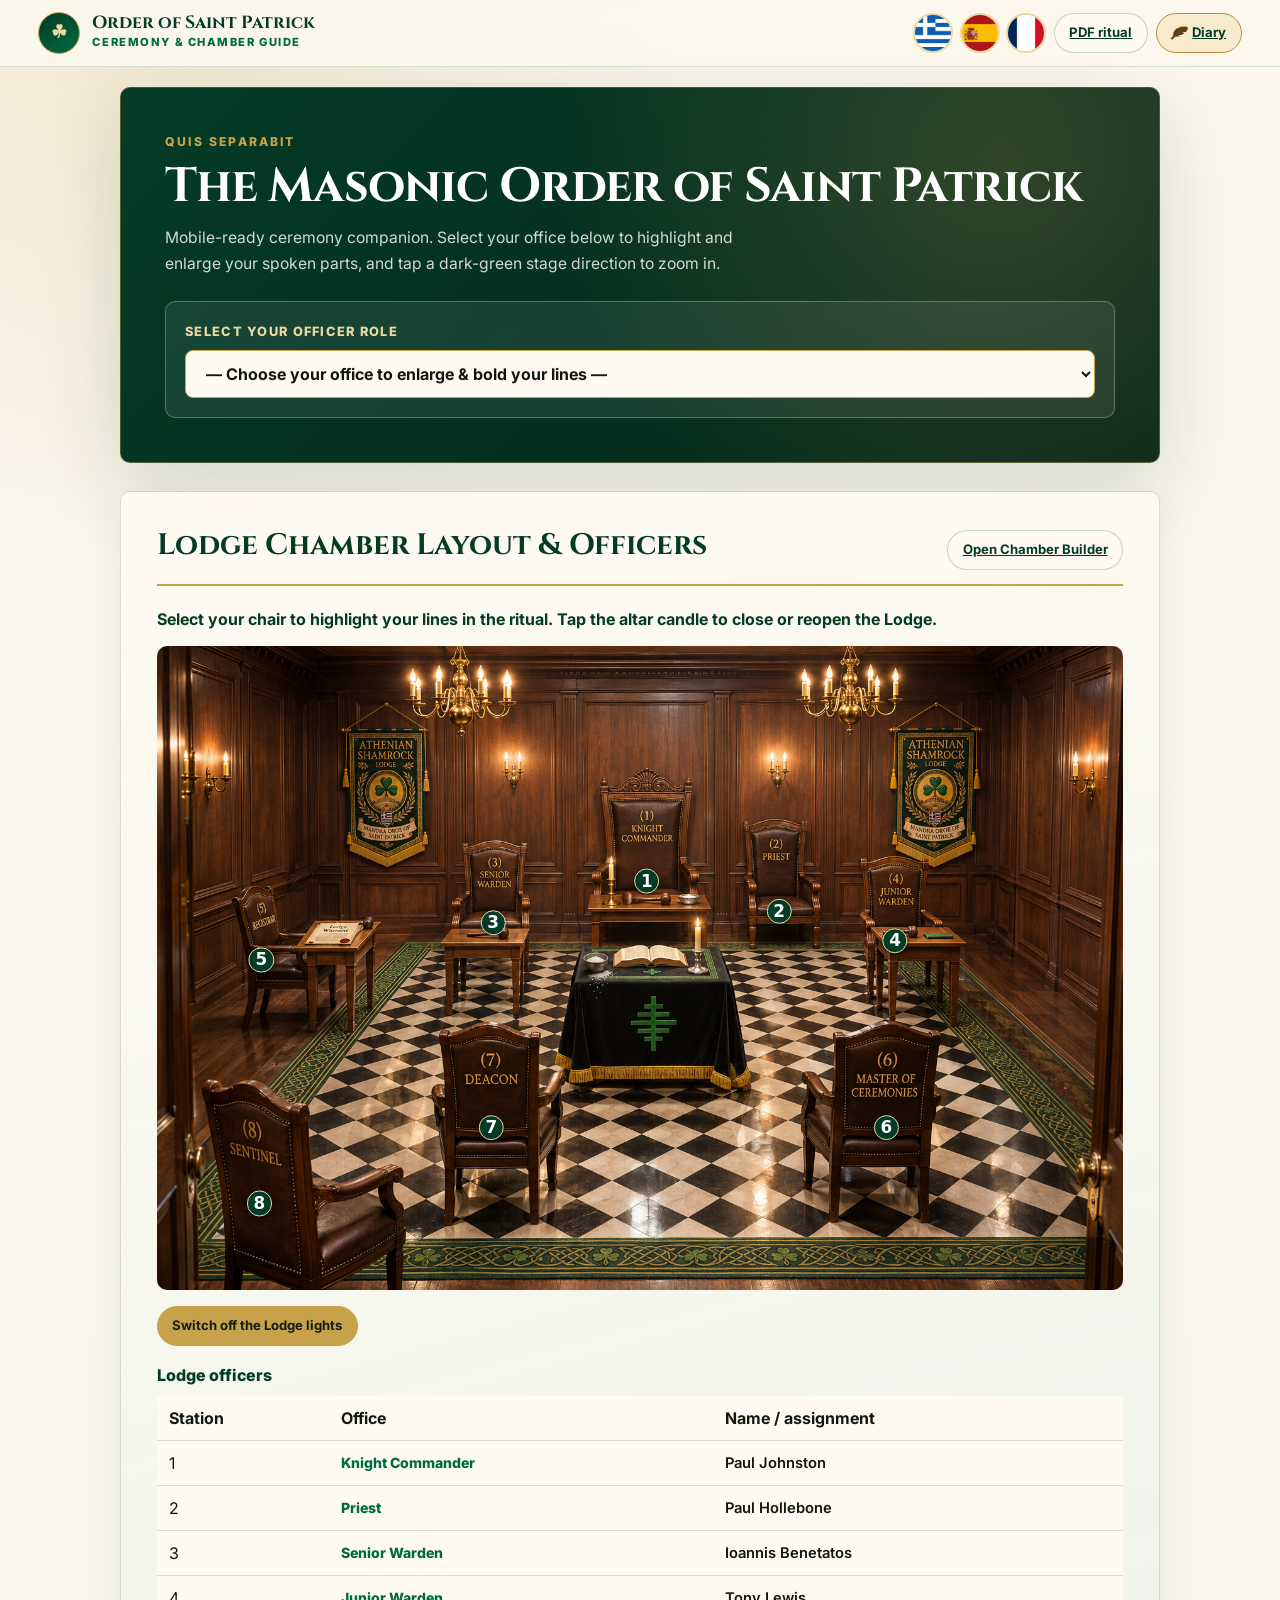
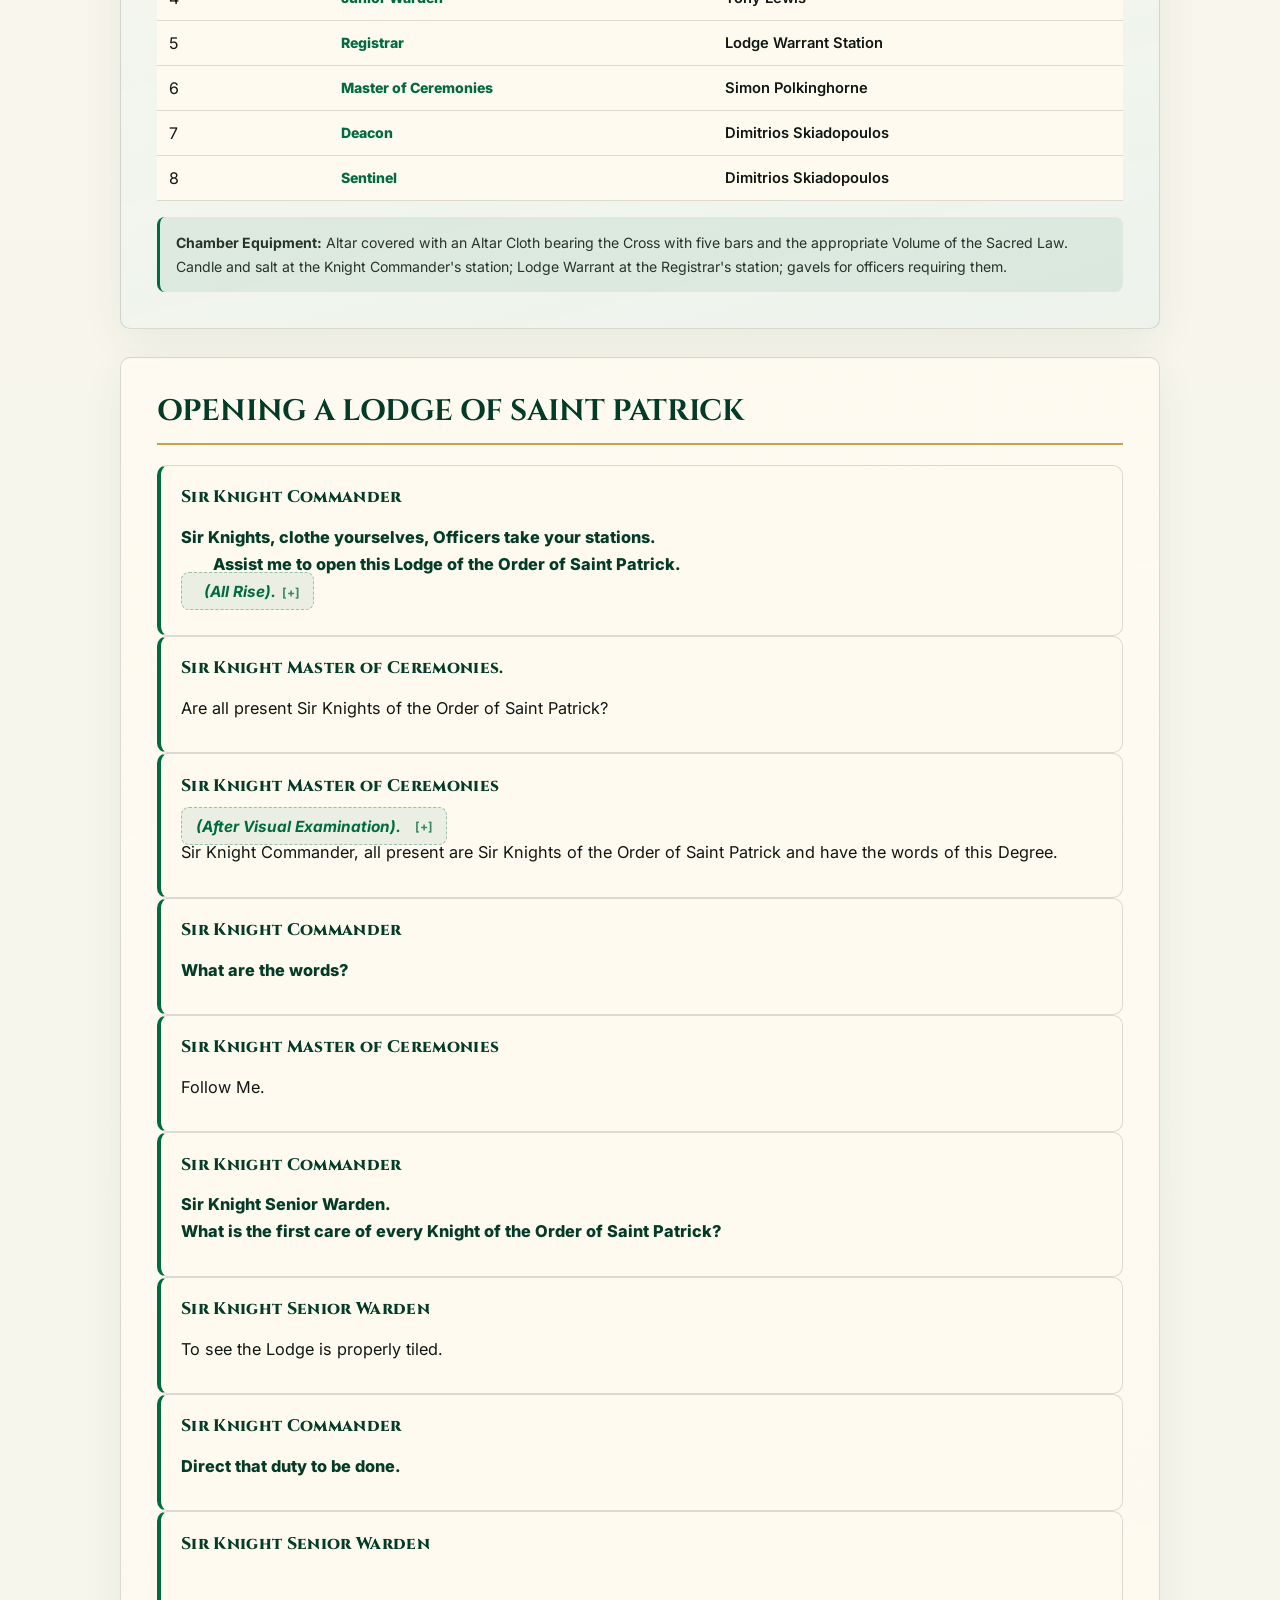
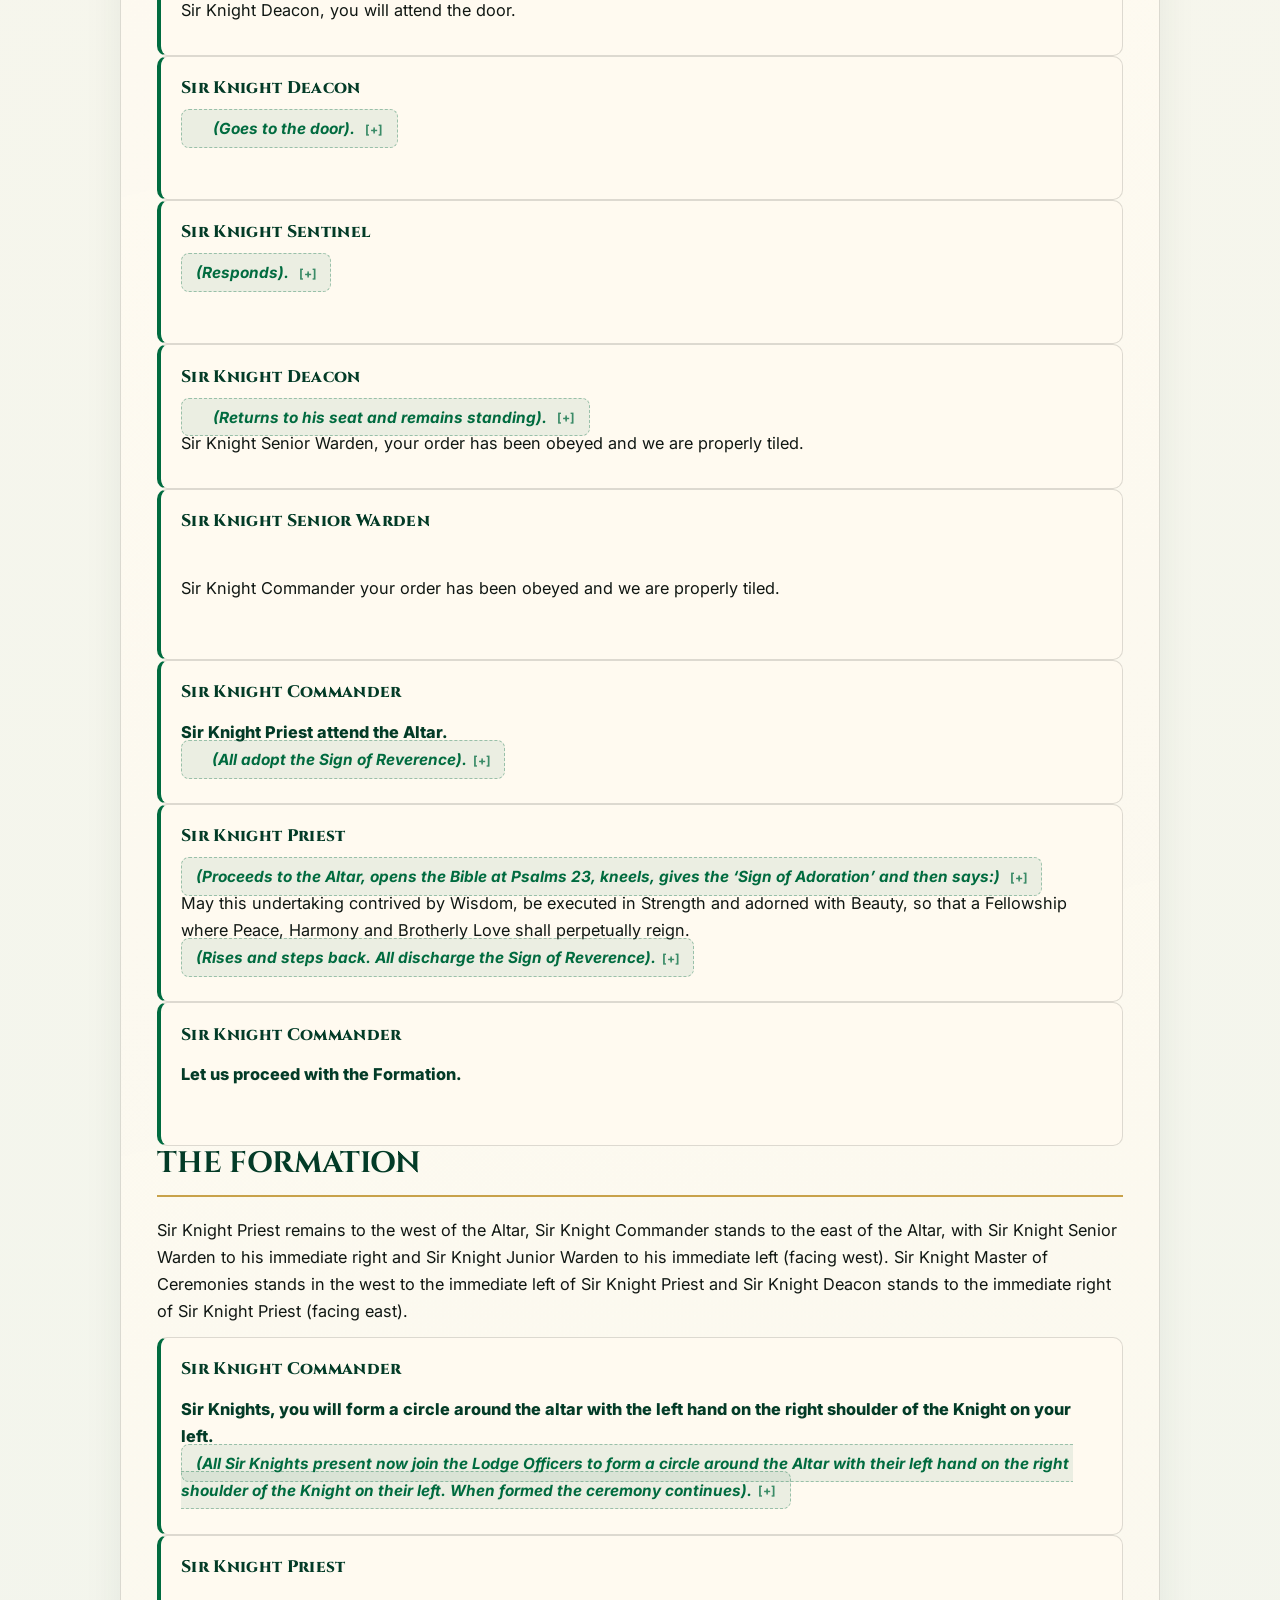
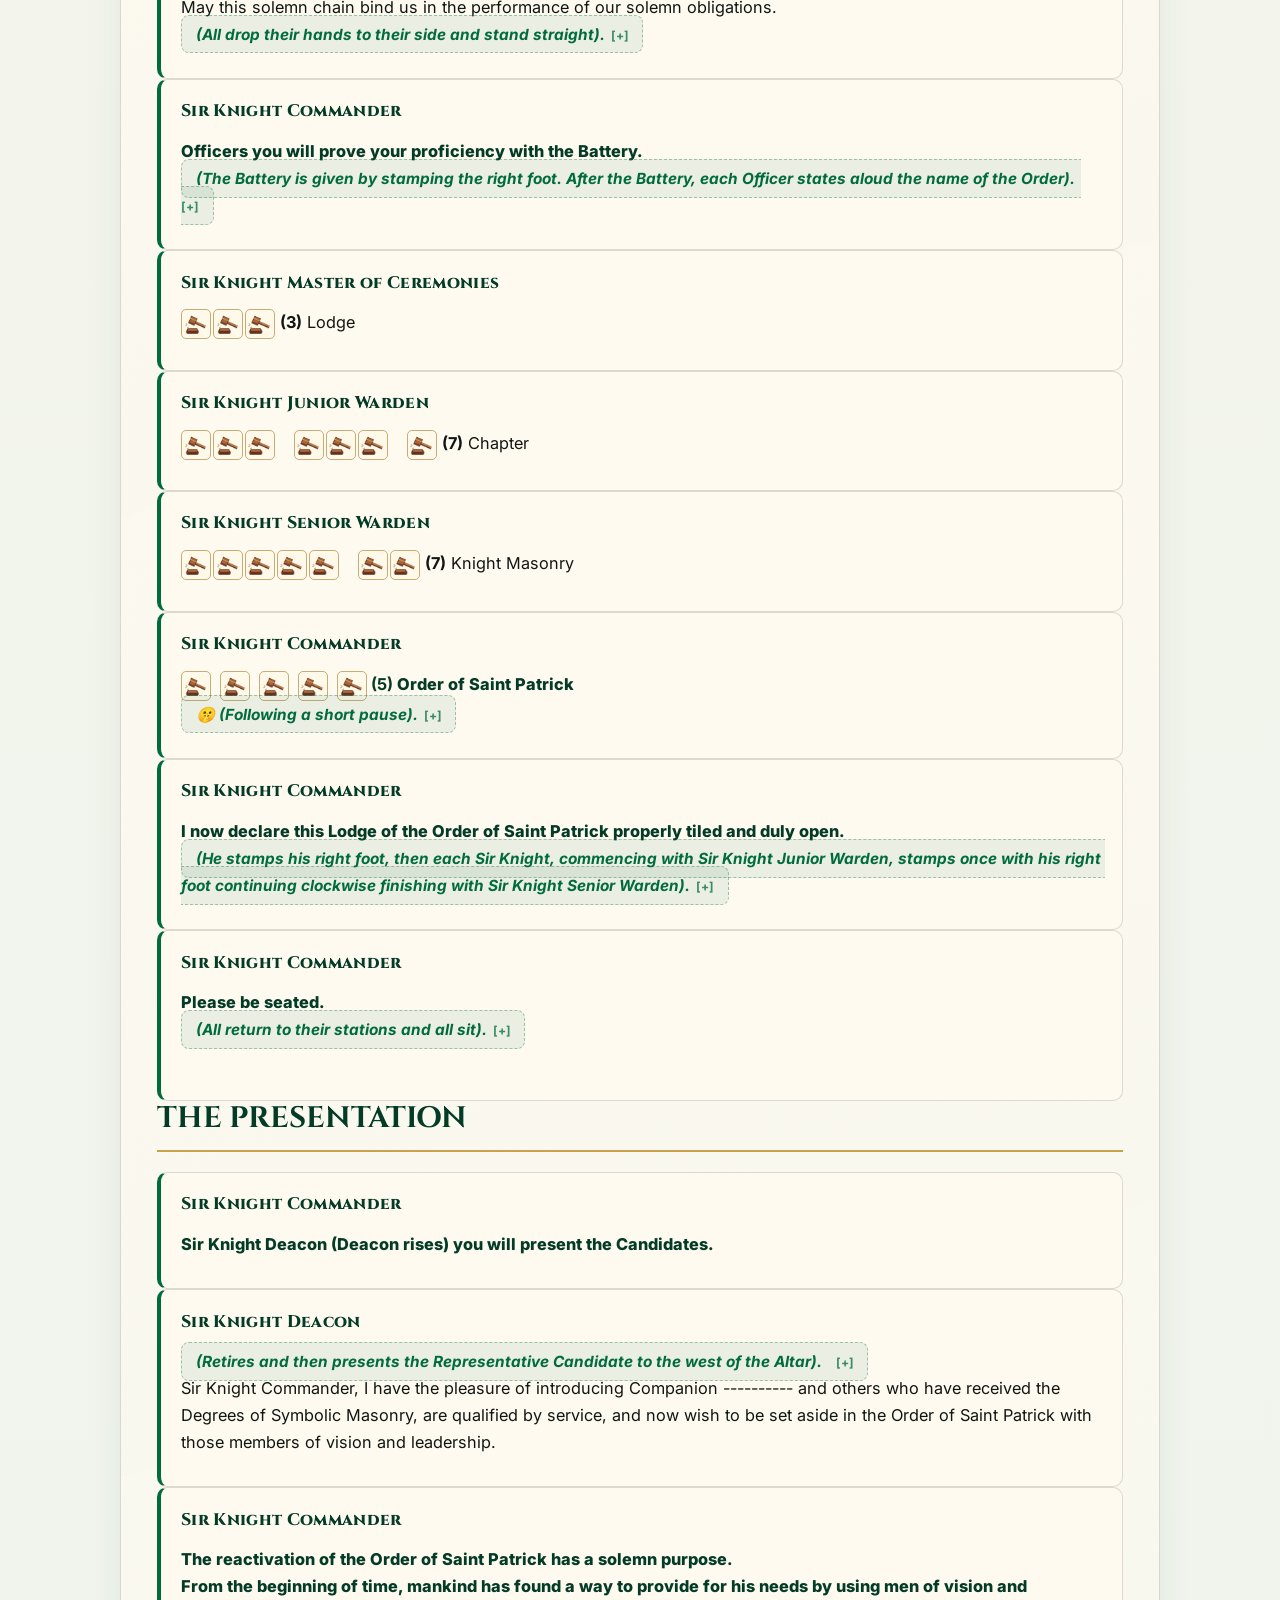
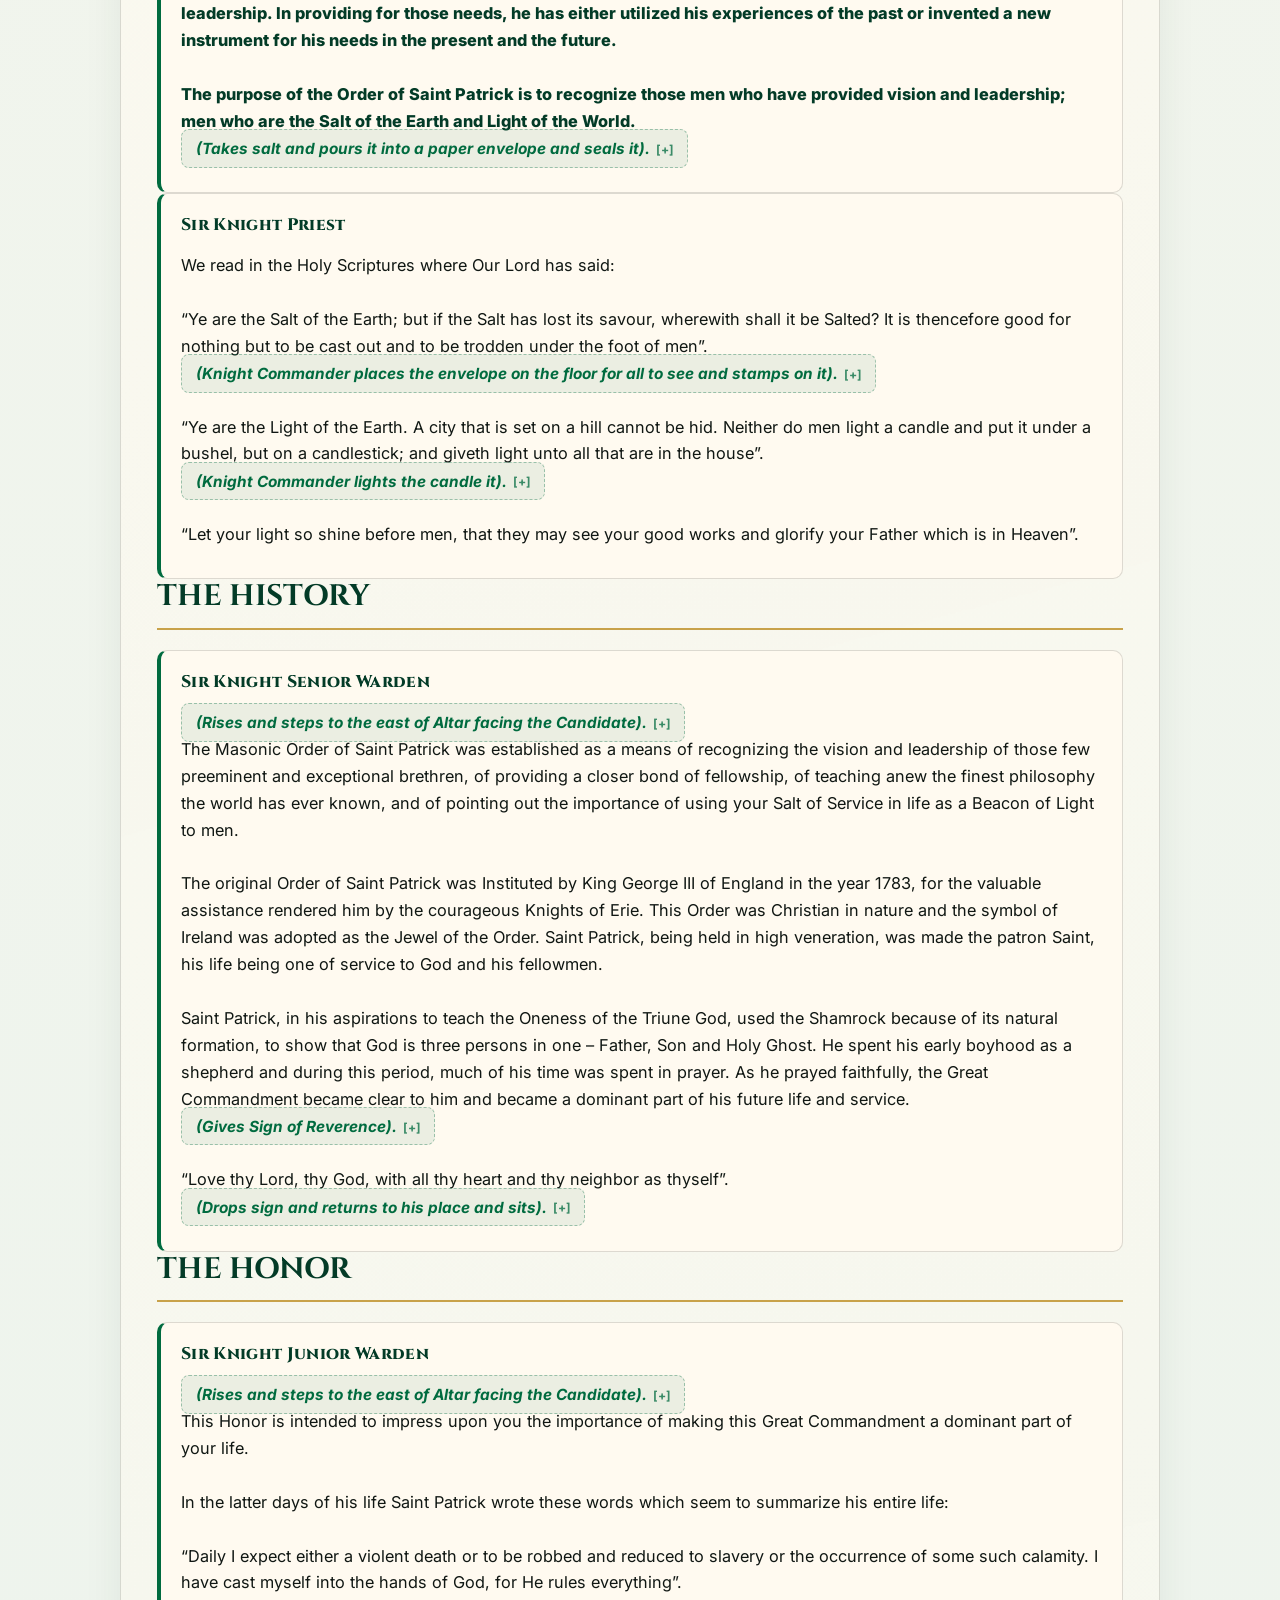
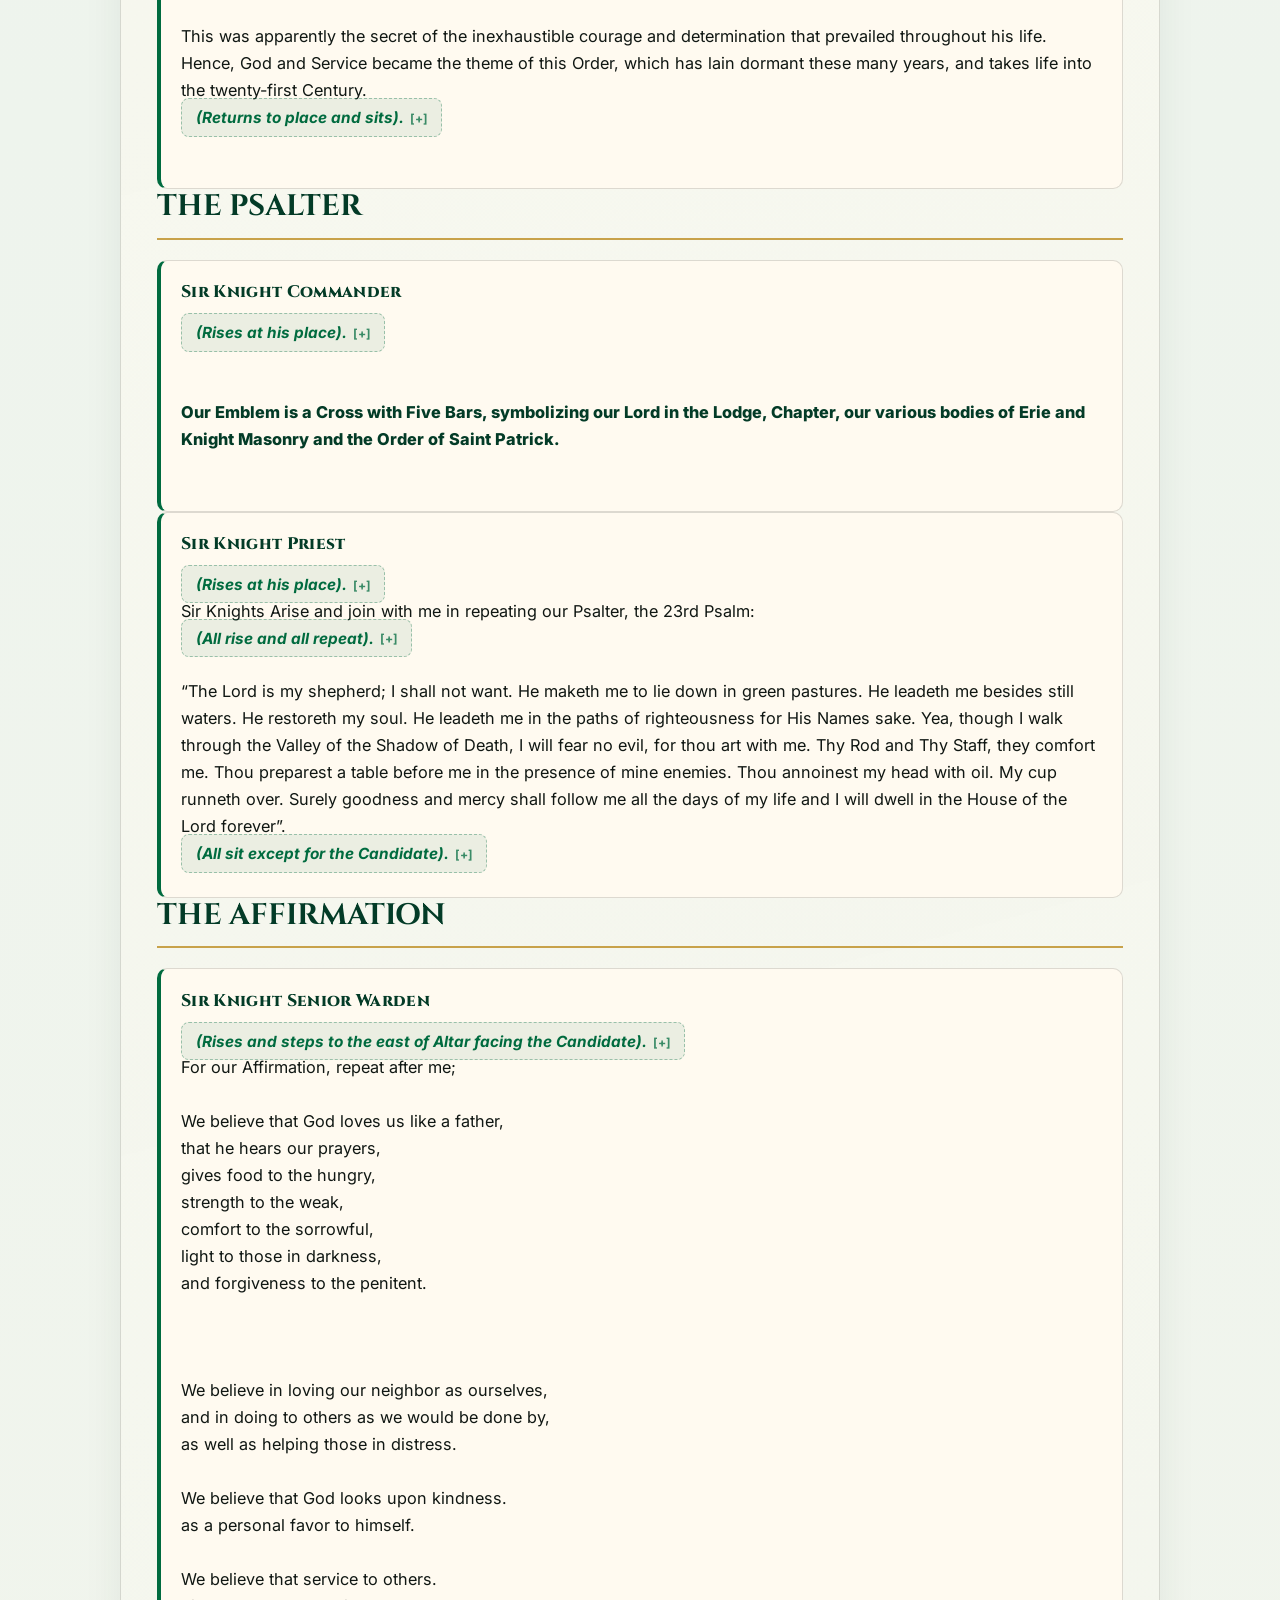
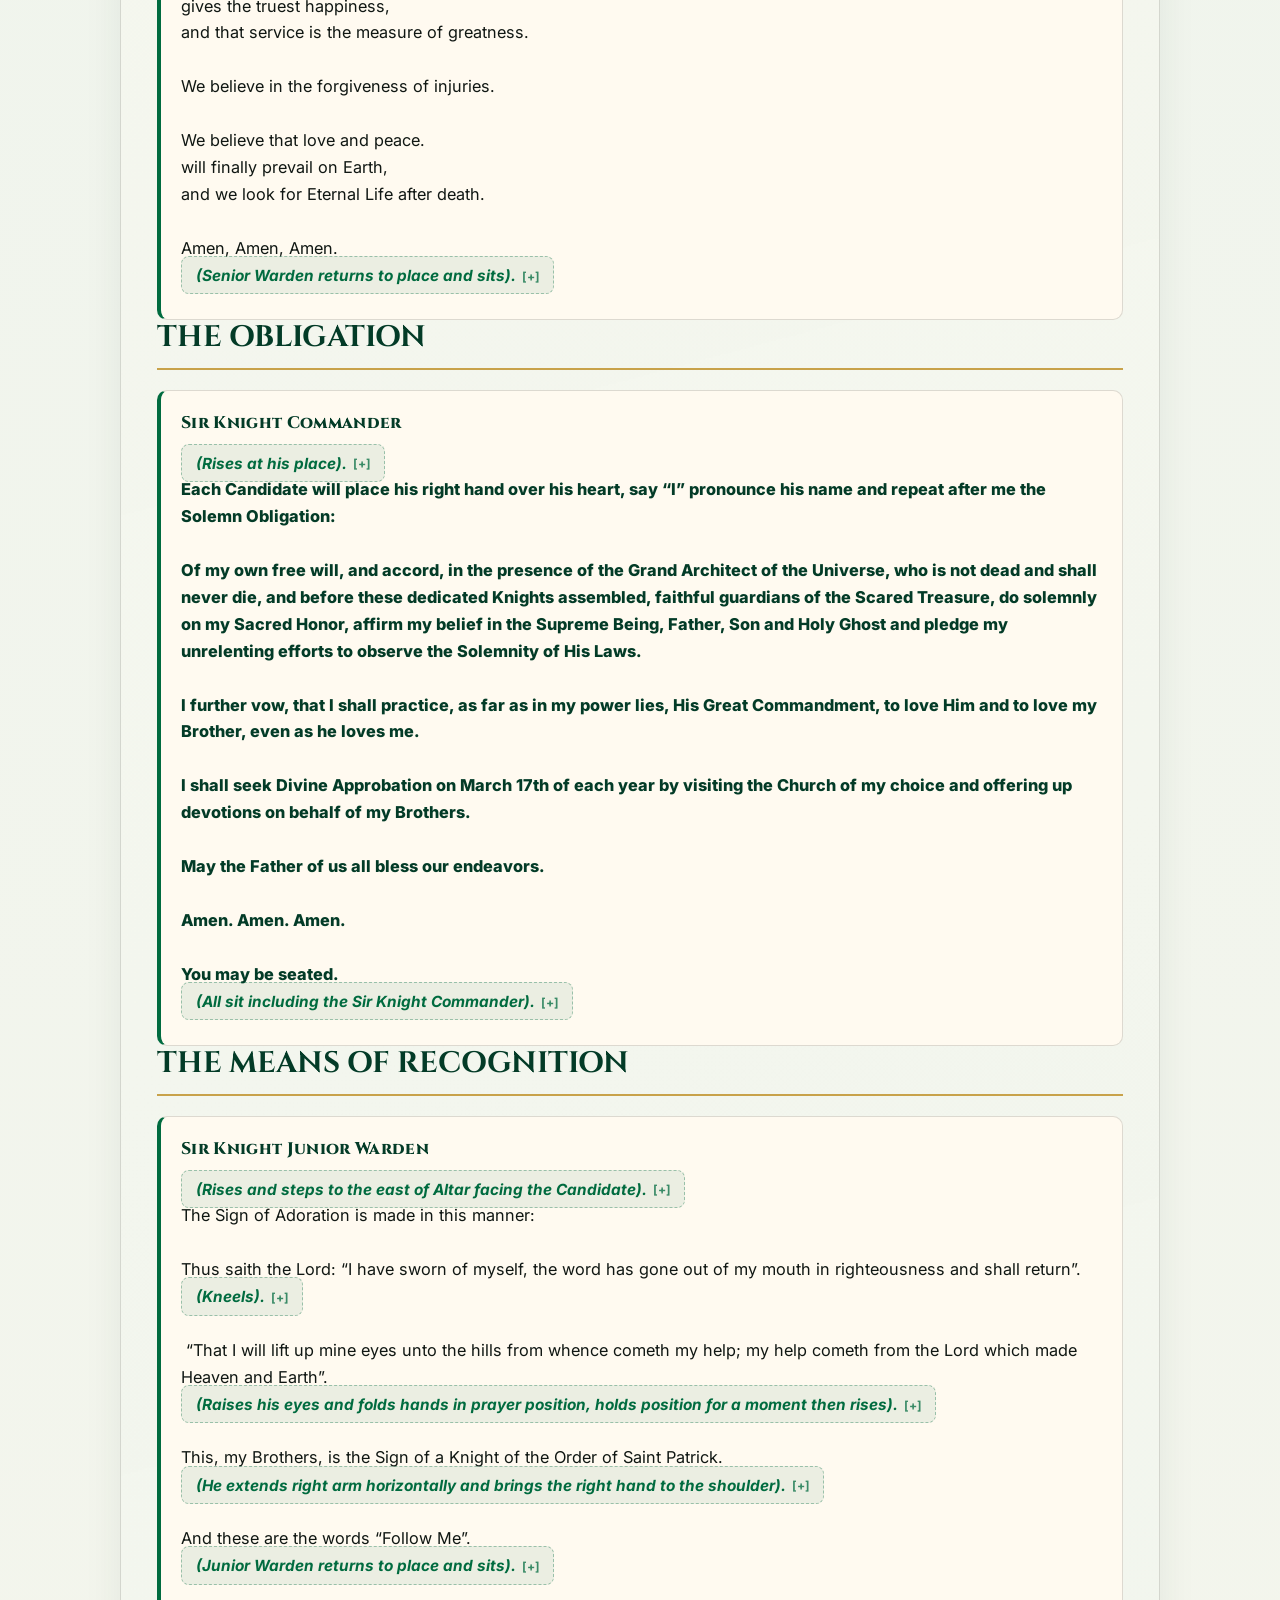
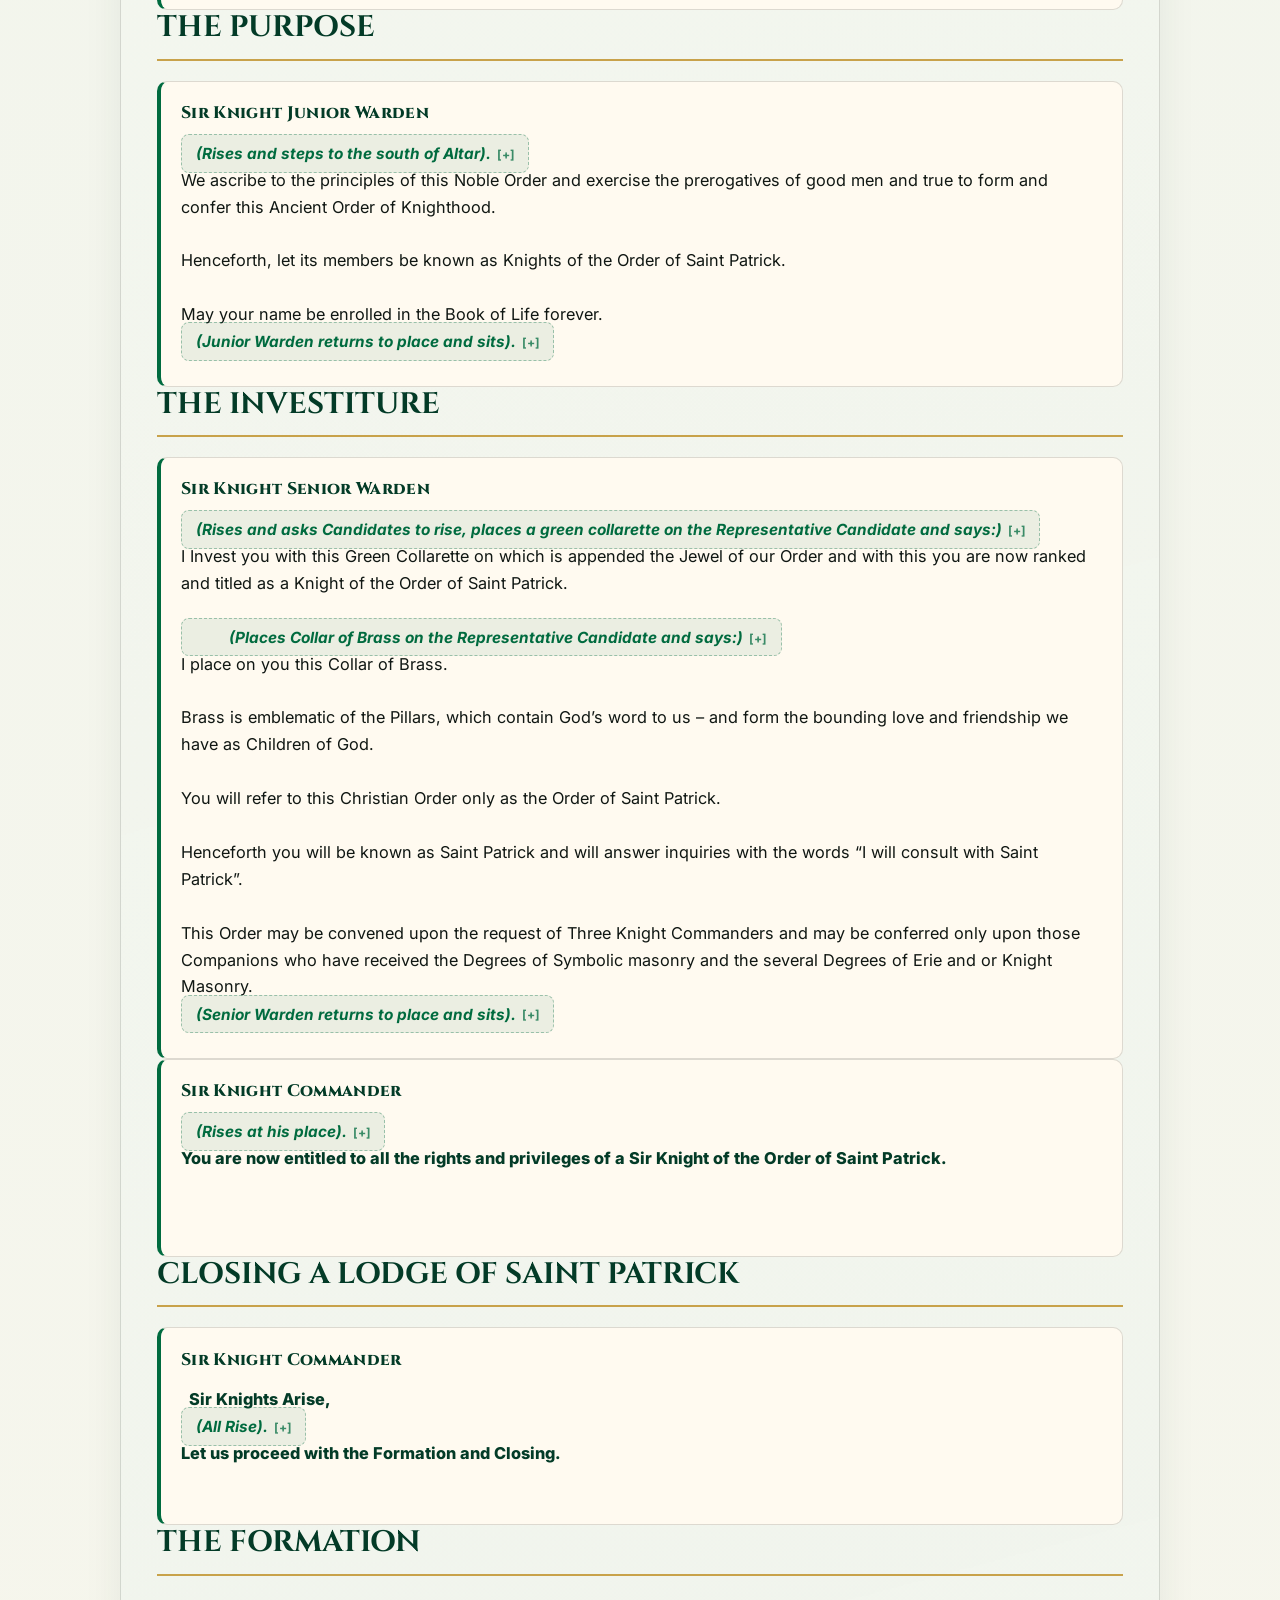
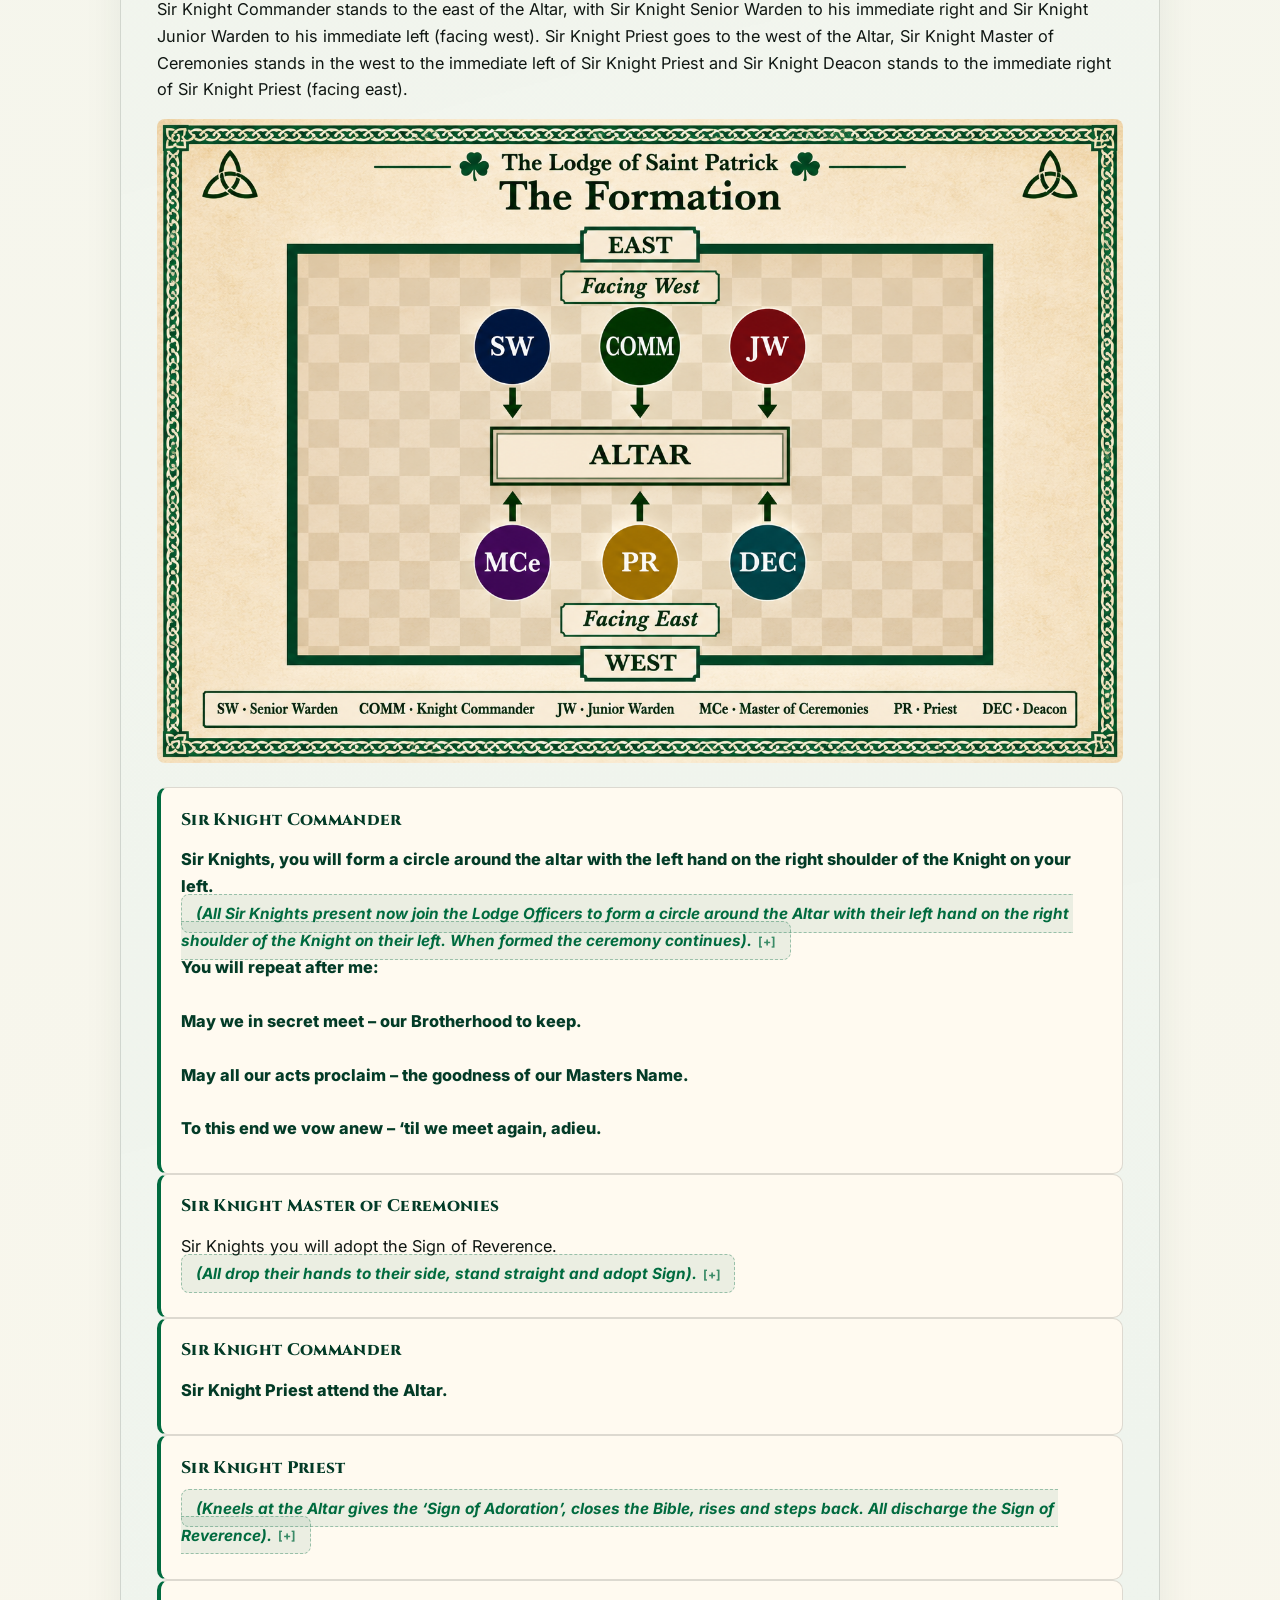
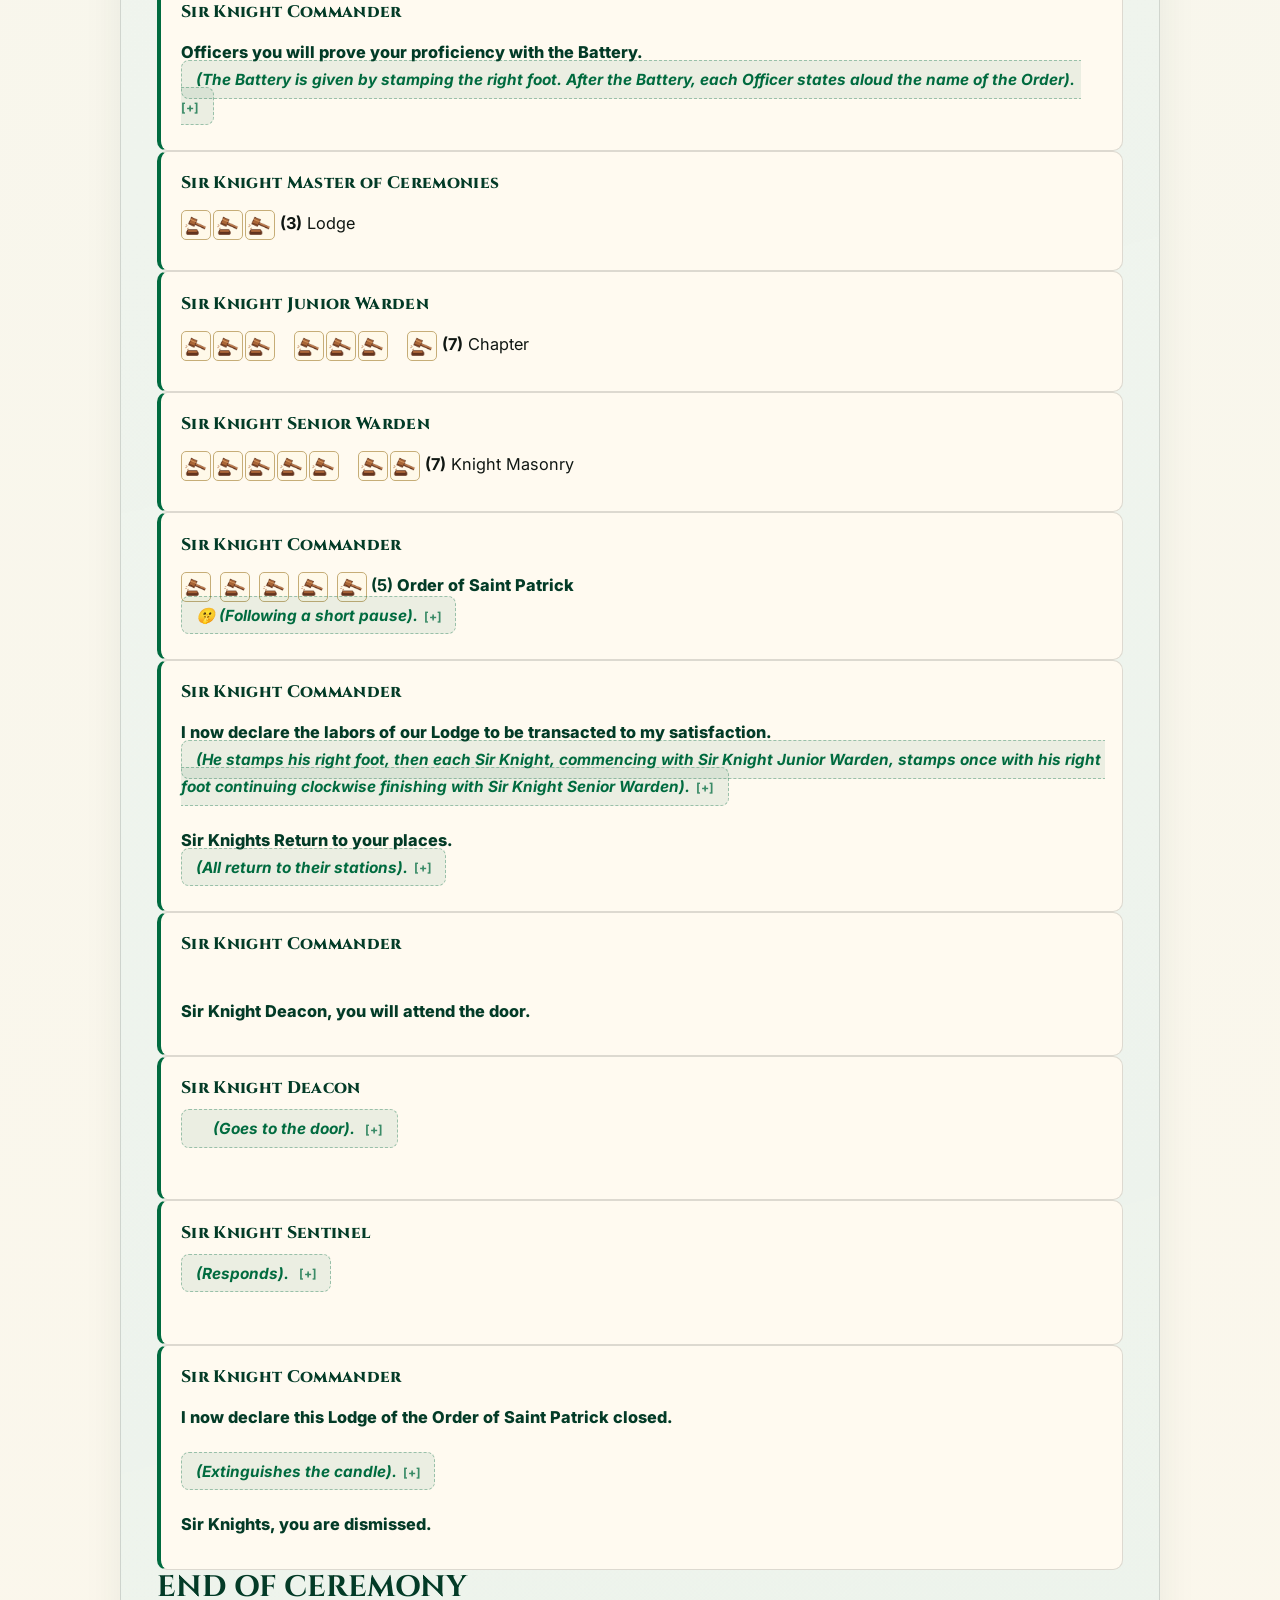
==== index.html @ a8fab2a1 "Give the salt-free chamber image its own URL" ====
<!doctype html>
<html lang="en">
  <head>
    <meta charset="utf-8" />
    <meta name="viewport" content="width=device-width, initial-scale=1" />
    <title>The Masonic Order of Saint Patrick — Ceremony &amp; Chamber Guide</title>
    <link rel="preconnect" href="https://fonts.googleapis.com" />
    <link rel="preconnect" href="https://fonts.gstatic.com" crossorigin />
    <link
      href="https://fonts.googleapis.com/css2?family=Cinzel:wght@600;700;800&family=Inter:wght@400;500;600;700;800&display=swap"
      rel="stylesheet"
    />
    <style>
      :root {
        --ink: #101713;
        --ink-soft: #26342c;
        --emerald: #006b3f;
        --emerald-deep: #033b27;
        --emerald-glow: #18a96b;
        --gold: #c8a24a;
        --gold-soft: #ead8a4;
        --parchment: #f4efe3;
        --paper: #fffaf0;
        --mist: #e8efe9;
        --line: rgba(16, 23, 19, 0.14);
        --shadow: 0 24px 80px rgba(3, 59, 39, 0.16);
        --radius: 10px;
        --serif: "Cinzel", Georgia, serif;
        --sans: "Inter", system-ui, sans-serif;
      }

      * {
        box-sizing: border-box;
      }

      html {
        scroll-behavior: smooth;
      }

      body {
        margin: 0;
        color: var(--ink);
        background:
          radial-gradient(circle at 12% 0%, rgba(200, 162, 74, 0.18), transparent 36rem),
          linear-gradient(180deg, #fbf7ec 0%, #eef4ed 50%, #fbf7ec 100%);
        font-family: var(--sans);
        line-height: 1.65;
        -webkit-font-smoothing: antialiased;
      }

      /* Sticky Header */
      .site-header {
        position: sticky;
        top: 0;
        z-index: 40;
        display: flex;
        align-items: center;
        justify-content: space-between;
        gap: 1rem;
        padding: 0.75rem clamp(1rem, 3vw, 2.5rem);
        background: rgba(251, 247, 236, 0.92);
        border-bottom: 1px solid rgba(0, 107, 63, 0.16);
        backdrop-filter: blur(16px);
      }

      .brand {
        display: flex;
        align-items: center;
        gap: 0.75rem;
        min-width: 0;
        text-decoration: none;
        color: inherit;
      }

      .brand-crest {
        width: 42px;
        height: 42px;
        border-radius: 50%;
        display: grid;
        place-items: center;
        background: linear-gradient(145deg, var(--emerald-deep), var(--emerald));
        color: var(--gold-soft);
        border: 1.5px solid var(--gold);
        font-family: var(--serif);
        font-weight: 800;
        font-size: 1.15rem;
        flex-shrink: 0;
      }

      .brand strong {
        display: block;
        font-family: var(--serif);
        font-size: clamp(0.95rem, 2.2vw, 1.1rem);
        line-height: 1.1;
        color: var(--emerald-deep);
      }

      .brand small {
        display: block;
        color: var(--emerald);
        font-size: 0.7rem;
        font-weight: 800;
        letter-spacing: 0.14em;
        text-transform: uppercase;
      }

      .header-actions {
        display: flex;
        align-items: center;
        gap: 0.5rem;
      }

      .pill-btn {
        border: 1px solid rgba(0, 107, 63, 0.25);
        border-radius: 999px;
        padding: 0.5rem 0.9rem;
        background: var(--paper);
        color: var(--emerald-deep);
        font: inherit;
        font-size: 0.82rem;
        font-weight: 700;
        cursor: pointer;
        transition: all 0.2s ease;
      }

      .pill-btn:hover,
      .pill-btn:focus-visible {
        background: var(--emerald);
        color: #fff;
        border-color: var(--emerald);
      }

      .pill-btn.gold {
        background: var(--gold);
        border-color: var(--gold);
        color: #141c17;
      }

      /* Container */
      .wrap {
        width: min(1040px, calc(100% - 1.5rem));
        margin-inline: auto;
      }

      /* Hero & Role Selector */
      .hero-banner {
        margin-top: 1.25rem;
        padding: clamp(1.5rem, 4vw, 2.75rem);
        border-radius: var(--radius);
        color: #fff;
        background:
          radial-gradient(circle at 85% 20%, rgba(200, 162, 74, 0.22), transparent 28rem),
          linear-gradient(135deg, var(--emerald-deep) 0%, #06261a 100%);
        border: 1px solid rgba(200, 162, 74, 0.35);
        box-shadow: var(--shadow);
      }

      .eyebrow {
        margin: 0 0 0.45rem;
        color: var(--gold);
        font-size: 0.76rem;
        font-weight: 800;
        letter-spacing: 0.18em;
        text-transform: uppercase;
      }

      h1,
      h2,
      h3 {
        margin: 0;
        font-family: var(--serif);
        line-height: 1.15;
      }

      .hero-banner h1 {
        font-size: clamp(1.75rem, 4.5vw, 3rem);
        letter-spacing: -0.02em;
      }

      .hero-sub {
        margin: 0.65rem 0 0;
        color: rgba(255, 255, 255, 0.82);
        max-width: 62ch;
        font-size: 0.98rem;
      }

      /* Role Control Card */
      .role-control {
        margin-top: 1.5rem;
        padding: 1.2rem;
        border-radius: var(--radius);
        background: rgba(255, 255, 255, 0.08);
        border: 1px solid rgba(234, 216, 164, 0.32);
        backdrop-filter: blur(10px);
      }

      .role-control label {
        display: block;
        color: var(--gold-soft);
        font-size: 0.8rem;
        font-weight: 800;
        letter-spacing: 0.1em;
        text-transform: uppercase;
        margin-bottom: 0.5rem;
      }

      .role-select-row {
        display: flex;
        flex-wrap: wrap;
        gap: 0.75rem;
        align-items: center;
      }

      .role-select {
        flex: 1 1 280px;
        min-height: 48px;
        padding: 0.7rem 1rem;
        border-radius: 8px;
        border: 1.5px solid var(--gold);
        background: var(--paper);
        color: var(--ink);
        font: inherit;
        font-size: 1rem;
        font-weight: 700;
        cursor: pointer;
      }

      .welcome-box {
        display: none;
        margin-top: 1rem;
        padding: 0.9rem 1.1rem;
        border-radius: 8px;
        background: linear-gradient(90deg, rgba(200, 162, 74, 0.25), rgba(24, 169, 107, 0.18));
        border-left: 4px solid var(--gold);
        align-items: center;
        justify-content: space-between;
        flex-wrap: wrap;
        gap: 0.75rem;
      }

      .welcome-box.visible {
        display: flex;
      }

      .welcome-text {
        font-family: var(--serif);
        font-size: clamp(1.1rem, 2.8vw, 1.35rem);
        font-weight: 700;
        color: #fff;
      }

      .welcome-text span {
        color: var(--gold-soft);
        display: block;
        font-family: var(--sans);
        font-size: 0.82rem;
        font-weight: 600;
        margin-top: 0.15rem;
      }

      /* Section Cards */
      .section-block {
        margin-top: 1.75rem;
        padding: clamp(1.25rem, 3.5vw, 2.25rem);
        border-radius: var(--radius);
        background: linear-gradient(165deg, rgba(255, 250, 240, 0.96), rgba(235, 242, 236, 0.9));
        border: 1px solid var(--line);
        box-shadow: 0 12px 40px rgba(3, 59, 39, 0.07);
      }

      .section-head {
        display: flex;
        flex-wrap: wrap;
        align-items: baseline;
        justify-content: space-between;
        gap: 0.5rem;
        padding-bottom: 0.9rem;
        margin-bottom: 1.25rem;
        border-bottom: 2px solid var(--gold);
      }

      .section-head h2 {
        color: var(--emerald-deep);
        font-size: clamp(1.3rem, 3vw, 1.85rem);
      }

      .chamber-photo {
        position: relative;
        container-type: inline-size;
        margin: 0 0 1rem;
      }

      .chamber-photo img {
        display: block;
        width: 100%;
        height: auto;
        border-radius: var(--radius);
      }

      .chamber-photo .altar-salt {
        position: absolute;
        inset: 0;
        pointer-events: none;
        mask-image: radial-gradient(ellipse 3.8% 5.8% at 45.5% 51.2%, #000 70%, transparent 100%);
      }

      .chamber-photo .closed-chamber {
        position: absolute;
        inset: 0;
        pointer-events: none;
      }

      .chamber-photo .station-cigar {
        position: absolute;
        inset: 0;
        pointer-events: none;
      }

      .station-cigar--open {
        mask-image: radial-gradient(ellipse 2% 2.5% at 48.8% 39.3%, #000 63%, transparent 100%);
      }

      .station-cigar--closed {
        mask-image: radial-gradient(ellipse 2.6% 7.4% at 49.1% 35.8%, #000 74%, transparent 100%);
      }

      .chamber-photo img[hidden] {
        display: none;
      }

      .altar-switch {
        position: absolute;
        left: 56%;
        top: 45.7%;
        z-index: 1;
        width: max(4.8%, 44px);
        height: max(11%, 44px);
        transform: translate(-50%, -50%);
        border: 0;
        border-radius: 999px;
        background: transparent;
        cursor: pointer;
        touch-action: manipulation;
      }

      .lodge-lights {
        display: flex;
        flex-wrap: wrap;
        align-items: center;
        gap: .55rem;
        margin: 0 0 1rem;
      }

      .altar-switch:focus-visible {
        outline: 2px solid var(--gold-soft);
        outline-offset: 2px;
      }

      .chamber-instruction {
        margin: 0 0 .85rem;
        color: var(--emerald-deep);
        font-weight: 700;
      }

      .diary-link {
        display: inline-flex;
        align-items: center;
        gap: .45em;
        background: #f8eacc;
        border-color: #b58b42;
      }

      .diary-quill {
        position: relative;
        width: 1.15em;
        height: 1.45em;
        color: #624016;
        transform: rotate(29deg);
      }

      .diary-quill::before {
        content: "";
        position: absolute;
        inset: 0 .06em .28em .1em;
        background: currentColor;
        clip-path: polygon(85% 0, 100% 15%, 95% 36%, 69% 50%, 91% 48%, 77% 67%,
          55% 79%, 72% 78%, 48% 94%, 25% 100%, 13% 77%, 18% 48%, 40% 22%);
      }

      .diary-quill::after {
        content: "";
        position: absolute;
        width: 2px;
        height: 88%;
        bottom: 0;
        left: 41%;
        background: currentColor;
        transform: rotate(17deg);
      }

      .seat-badge {
        position: absolute;
        left: var(--x);
        top: var(--y);
        width: max(var(--hit-width), 28px);
        height: max(var(--hit-height), 28px);
        transform: translate(-50%, -50%);
        display: grid;
        place-items: center;
        padding: 0;
        border: 0;
        border-radius: 8px;
        background: transparent;
        cursor: pointer;
        touch-action: manipulation;
      }

      .chair-greeting:not(:empty) {
        margin: 0 0 1rem;
        padding: .65rem 1rem;
        color: var(--emerald-deep);
        background: #e0f2df;
        border-inline-start: 4px solid var(--emerald);
        border-radius: 6px;
      }

      .seat-badge .num {
        transform: translateY(calc(45% + 3cqw));
        display: grid;
        place-items: center;
        min-width: 1.5em;
        min-height: 1.5em;
        border: 1px solid var(--gold-soft);
        border-radius: 50%;
        background: var(--emerald-deep);
        color: white;
        font: 700 clamp(.75rem, 1.5vw, 1.05rem)/1 system-ui, sans-serif;
        box-shadow: 0 1px 5px #0008;
      }

      .seat-badge:is(:hover, :focus-visible, .active-seat) {
        outline: 2px solid var(--gold-soft);
        outline-offset: 2px;
        background: #f6d58226;
      }

      .seat-badge.active-seat .num {
        background: var(--gold-soft);
        color: var(--emerald-deep);
      }

      .roster-table {
        width: 100%;
        border-collapse: collapse;
        background: var(--paper);
      }

      .roster-table caption {
        text-align: left;
        padding-bottom: 0.5rem;
        font-weight: 800;
        color: var(--emerald-deep);
      }

      .roster-table :is(th, td) {
        padding: 0.55rem clamp(0.25rem, 1vw, 0.75rem);
        border-bottom: 1px solid var(--line);
        text-align: left;
        overflow-wrap: anywhere;
      }

      .roster-item.highlighted {
        background: var(--emerald-deep);
        color: #fff;
        border-color: var(--gold);
        font-weight: 700;
      }

      .roster-item.highlighted .roster-role {
        color: var(--gold-soft);
      }

      .roster-role {
        color: var(--emerald);
        font-weight: 800;
        font-size: 0.88rem;
      }

      .roster-name {
        font-weight: 600;
        font-size: 0.92rem;
      }

      .equipment-note {
        margin-top: 1rem;
        padding: 0.9rem 1rem;
        border-radius: 8px;
        background: rgba(0, 107, 63, 0.08);
        border-left: 3px solid var(--emerald);
        font-size: 0.88rem;
        color: var(--ink-soft);
      }

      /* Ritual Speech Cards */
      .speech-list {
        display: grid;
        gap: 1.15rem;
      }

      .speech-card {
        padding: 1.15rem 1.25rem;
        border-radius: var(--radius);
        background: var(--paper);
        border: 1px solid var(--line);
        border-left: 4px solid var(--emerald);
        transition: all 0.25s ease;
      }

      .speech-header {
        display: flex;
        align-items: center;
        justify-content: space-between;
        gap: 0.75rem;
        margin-bottom: 0.65rem;
      }

      .speaker-title {
        font-family: var(--serif);
        font-size: 1.05rem;
        font-weight: 800;
        color: var(--emerald-deep);
        letter-spacing: 0.02em;
      }

      .speaker-holder {
        display: inline-block;
        margin-left: 0.45rem;
        font-family: var(--sans);
        font-size: 0.78rem;
        font-weight: 600;
        color: var(--ink-soft);
      }

      /* Bullet on the right of the title to toggle Greek translation */
      .greek-bullet {
        flex-shrink: 0;
        display: inline-flex;
        align-items: center;
        justify-content: center;
        gap: 0.35rem;
        min-width: 36px;
        height: 36px;
        padding: 0 0.65rem;
        border-radius: 999px;
        border: 1.5px solid var(--emerald);
        background: rgba(0, 107, 63, 0.08);
        color: var(--emerald-deep);
        font-size: 0.78rem;
        font-weight: 800;
        cursor: pointer;
        transition: all 0.2s ease;
      }

      .greek-bullet .dot {
        width: 10px;
        height: 10px;
        border-radius: 50%;
        background: var(--emerald);
        transition: background 0.2s ease;
      }

      .greek-bullet[aria-expanded="true"] {
        background: var(--emerald-deep);
        color: var(--gold-soft);
        border-color: var(--gold);
      }

      .greek-bullet[aria-expanded="true"] .dot {
        background: var(--gold);
      }

      .speech-en {
        font-size: 1.02rem;
        color: var(--ink);
      }

      .speech-en p {
        margin: 0 0 0.75rem;
      }

      .speech-en p:last-child {
        margin-bottom: 0;
      }

      .speech-el {
        display: none;
        margin-top: 0.9rem;
        padding: 0.9rem 1rem;
        border-radius: 8px;
        background: rgba(0, 107, 63, 0.07);
        border-top: 1.5px dashed rgba(0, 107, 63, 0.35);
        color: var(--emerald-deep);
        font-size: 0.98rem;
      }

      .speech-el.open {
        display: block;
      }

      .speech-el p {
        margin: 0 0 0.7rem;
      }

      .speech-el p:last-child {
        margin-bottom: 0;
      }

      /* Selected Role Highlight: Bolder and One Size Bigger */
      .speech-card.role-selected {
        border: 6px solid transparent;
        border-radius: 14px;
        background:
          linear-gradient(#d5efd2, #d5efd2) padding-box,
          repeating-linear-gradient(
            125deg,
            #83520d 0 1px,
            #b98021 1px 2px,
            #f3cc65 2px 4px,
            #fff0a1 4px 5px,
            #ce922b 5px 7px
          ) border-box;
        box-shadow: 0 0 0 1px #8b5d1b, 0 8px 24px rgba(3, 59, 39, 0.15);
      }

      .speech-card.role-selected .speaker-title {
        font-size: 1.24rem;
        color: var(--emerald);
      }

      .speech-card.role-selected .speech-en {
        font-size: 1.22rem;
        font-weight: 700;
        line-height: 1.72;
        color: #0b140f;
      }

      .speech-card.role-selected div.ritual-translation {
        background: #edf8e9;
        font-size: 1.16rem;
        font-weight: 700;
        line-height: 1.72;
      }

      /* Dark Green Rubrics (formerly red letters) with Tap-to-Zoom */
      .rubric {
        display: block;
        margin: 0.65rem 0;
        padding: 0.55rem 0.85rem;
        border-radius: 8px;
        color: var(--emerald);
        background: rgba(0, 107, 63, 0.08);
        border: 1px dashed rgba(0, 107, 63, 0.35);
        font-style: italic;
        font-weight: 700;
        font-size: 0.96rem;
        cursor: zoom-in;
        transition: all 0.22s ease;
        user-select: none;
      }

      .rubric::after {
        content: "  [+]";
        font-style: normal;
        font-size: 0.76rem;
        opacity: 0.75;
      }

      .rubric.zoomed {
        display: block;
        max-width: 100%;
        margin-block: .6rem;
        padding: clamp(.65rem, 2vw, 1.15rem) clamp(.75rem, 2vw, 1.25rem);
        white-space: normal;
        overflow-wrap: anywhere;
        scroll-margin-block: 8rem 1rem;
        font-size: clamp(1.25rem, 3.8vw, 1.55rem);
        font-style: normal;
        font-weight: 800;
        line-height: 1.5;
        color: #ffffff;
        background: var(--emerald-deep);
        border: 2px solid var(--gold);
        box-shadow: 0 18px 48px rgba(3, 59, 39, 0.35);
        cursor: zoom-out;
      }

      .rubric.zoomed::after {
        content: "  [−]";
        color: var(--gold-soft);
      }

      /* Footer */
      .site-footer {
        margin-top: 2.5rem;
        padding: 1.75rem 1rem;
        text-align: center;
        color: rgba(255, 255, 255, 0.78);
        background: #06140f;
        font-size: 0.85rem;
      }

      .site-footer strong {
        color: var(--gold);
        font-family: var(--serif);
        letter-spacing: 0.08em;
      }

      @media (max-width: 560px) {
        .speech-card {
          padding: 1rem;
        }
      }

      .ritual-copy {
        margin-block: 0.75rem;
        white-space: pre-wrap;
        overflow-wrap: anywhere;
        tab-size: 4;
      }

      .ritual-copy .rubric:not(.zoomed) {
        display: inline;
      }
      .knock-pattern {
        white-space: normal;
      }

      .knock-group {
        display: inline-flex;
        gap: 0.12em;
        vertical-align: middle;
      }

      .gavel-button {
        display: inline-grid;
        place-items: center;
        min-width: 30px;
        min-height: 30px;
        padding: 2px;
        border: 1px solid #c6ad77;
        border-radius: 5px;
        background: #fff9e9;
        font: inherit;
        cursor: pointer;
      }

      .gavel-button:is(:hover, :focus-visible, :active) {
        background: #f5dfab;
        outline: 2px solid var(--emerald);
        outline-offset: 1px;
      }

      .knock-icon {
        width: 1.4em;
        height: auto;
      }

      .language-picker { display: flex; gap: 0.4rem; }
      .language-flag {
        width: 2.5rem;
        height: 2.5rem;
        padding: 0;
        border-radius: 50%;
        border: 2px solid var(--gold-soft);
        overflow: hidden;
        cursor: pointer;
      }
      .language-flag img { display: block; width: 100%; height: 100%; object-fit: cover; }
      .language-flag:focus-visible,
      .language-flag[aria-pressed="true"] { outline: 2px solid var(--emerald-deep); outline-offset: 2px; }
      .header-actions { flex-wrap: wrap; }
      .language-flag[data-language="el"] img { object-position: left center; }
      @media (max-width: 40rem) {
        .site-header { flex-wrap: wrap; gap: 0.6rem; }
      }
      .knock-count { font-weight: 700; }
      .ritual-translation { display: none; }
      [data-translation="el"] .ritual-translation[lang="el"],
      [data-translation="es"] .ritual-translation[lang="es"],
      [data-translation="fr"] .ritual-translation[lang="fr"] {
        display: block;
        margin-block: 0.5rem;
        white-space: pre-wrap;
        overflow-wrap: anywhere;
      }
      div.ritual-translation {
        padding: 0.65rem;
        border-inline-start: 3px solid var(--emerald);
        background: #edf5ed;
      }
      .speech-card[data-role="kc"] .speaker-title,
      .speech-card[data-role="kc"] .speech-en,
      .speech-card[data-role="kc"] .ritual-translation {
        color: var(--emerald-deep);
        font-weight: 800;
      }
      .speech-card:is([data-role="jw"], [data-role="sw"]) .knock-group + .knock-group {
        margin-inline-start: 0.85em;
      }

      .speech-card[data-role="kc"] .knock-group {
        gap: 0.55em;
      }
      .formation-guide {
        margin: 1rem 0 1.5rem;
        scroll-margin-top: 8rem;
      }

      .formation-guide img {
        display: block;
        width: 100%;
        height: auto;
        border-radius: 8px;
      }
    </style>
  </head>
  <body>
    <header class="site-header">
      <a class="brand" href="#top">
        <span class="brand-crest" aria-hidden="true">☘</span>
        <span>
          <strong>Order of Saint Patrick</strong>
          <small>Ceremony &amp; Chamber Guide</small>
        </span>
      </a>
      <div class="header-actions">
        <div class="language-picker" role="group" aria-label="Ritual translation">
          <button class="language-flag" type="button" data-language="el" aria-label="Greek translation" aria-pressed="false" title="Ελληνικά"><img src="./flags/gr.png" alt=""></button>
          <button class="language-flag" type="button" data-language="es" aria-label="Spanish translation" aria-pressed="false" title="Español"><img src="./flags/es.png" alt=""></button>
          <button class="language-flag" type="button" data-language="fr" aria-label="French translation" aria-pressed="false" title="Français"><img src="./flags/fr.png" alt=""></button>
        </div>
        <a class="pill-btn" href="./saint-patrick-ritual.pdf">PDF ritual</a>
        <a class="pill-btn diary-link" href="./diary.html"><span class="diary-quill" aria-hidden="true"></span>Diary</a>
        <button id="jump-next-btn" class="pill-btn gold" type="button" hidden>Next My Line ↓</button>
      </div>
    </header>

    <main id="top" class="wrap">
      <!-- Hero & Officer Role Selector -->
      <section class="hero-banner" aria-labelledby="page-title">
        <p class="eyebrow">Quis Separabit</p>
        <h1 id="page-title">The Masonic Order of Saint Patrick</h1>
        <p class="hero-sub">
          Mobile-ready ceremony companion. Select your office below to highlight and enlarge your spoken parts,
          and tap a dark-green stage direction to zoom in.
        </p>

        <div class="role-control">
          <label for="role-select">Select Your Officer Role</label>
          <div class="role-select-row">
            <select id="role-select" class="role-select">
              <option value="">— Choose your office to enlarge &amp; bold your lines —</option>
              <option value="kc">Sir Knight Commander — Paul Johnston</option>
              <option value="priest">Sir Knight Priest — Paul Hollebone</option>
              <option value="sw">Sir Knight Senior Warden — Ioannis Benetatos</option>
              <option value="jw">Sir Knight Junior Warden — Tony Lewis</option>
              <option value="registrar">Registrar — Lodge Warrant Station</option>
              <option value="mc">Sir Knight Master of Ceremonies — Simon Polkinghorne</option>
              <option value="deacon">Sir Knight Deacon — Dimitrios Skiadopoulos</option>
              <option value="sentinel">Sir Knight Sentinel — Dimitrios Skiadopoulos</option>
            </select>
          </div>

          <div id="welcome-box" class="welcome-box" role="status" aria-live="polite">
            <div class="welcome-text">
              <div id="welcome-headline">Welcome</div>
              <span id="welcome-sub">Your lines are now bolded and enlarged for easy reading.</span>
            </div>
            <button id="jump-first-btn" class="pill-btn gold" type="button">Jump to My First Part ↓</button>
          </div>
        </div>
      </section>

      <!-- Section 1: Lodge Chamber Layout & Officers -->
      <section class="section-block" aria-labelledby="chamber-heading">
        <div class="section-head">
          <h2 id="chamber-heading">Lodge Chamber Layout &amp; Officers</h2>
          <a class="pill-btn" href="./chamber-builder.html">Open Chamber Builder</a>
        </div>

        <p id="chamber-instruction" class="chamber-instruction">Select your chair to highlight your lines in the ritual. Tap the altar candle to close or reopen the Lodge.</p>
        <div class="chamber-photo" role="group" aria-label="Lodge chamber officer stations" aria-describedby="chamber-instruction">
          <img src="./lodge-chamber.png" width="1536" height="1024" alt="Eight numbered officer chairs around the altar in the Lodge chamber.">
          <img class="altar-salt" src="./lodge-chamber-salt.png" width="1536" height="1024" alt="A bowl of salt on the altar, with grains spilled onto the cloth.">
          <img id="open-cigar" class="station-cigar station-cigar--open" src="./lodge-cigar-open.webp" width="1536" height="1024" alt="An unlit cigar lies across the direction of the gavel on the Knight Commander’s desk.">
          <img id="closed-chamber" class="closed-chamber" src="./lodge-closed-no-salt.png" width="1536" height="1024" alt="The same Lodge chamber in darkness, with the candles extinguished and the Holy Bible closed." hidden>
          <img id="closed-cigar" class="station-cigar station-cigar--closed" src="./lodge-cigar-closed.webp" width="1536" height="1024" alt="A lit cigar on the Knight Commander’s desk sends a thin wisp of smoke upwards." hidden>
          <button type="button" id="altar-switch" class="altar-switch" aria-label="Close the Lodge" aria-pressed="false"></button>
          <button type="button" class="seat-badge" data-role="kc" aria-label="1. Knight Commander" aria-pressed="false" style="--x:50.7%;--y:30.2%;--hit-width:9.5%;--hit-height:17%"><span class="num" aria-hidden="true">1</span></button>
          <button type="button" class="seat-badge" data-role="priest" aria-label="2. Priest" aria-pressed="false" style="--x:64.4%;--y:34.9%;--hit-width:7.7%;--hit-height:16%"><span class="num" aria-hidden="true">2</span></button>
          <button type="button" class="seat-badge" data-role="sw" aria-label="3. Senior Warden" aria-pressed="false" style="--x:34.8%;--y:36.7%;--hit-width:7.7%;--hit-height:14%"><span class="num" aria-hidden="true">3</span></button>
          <button type="button" class="seat-badge" data-role="jw" aria-label="4. Junior Warden" aria-pressed="false" style="--x:76.4%;--y:39.5%;--hit-width:7.6%;--hit-height:14%"><span class="num" aria-hidden="true">4</span></button>
          <button type="button" class="seat-badge" data-role="registrar" aria-label="5. Registrar" aria-pressed="false" style="--x:10.8%;--y:42.5%;--hit-width:7.8%;--hit-height:13%"><span class="num" aria-hidden="true">5</span></button>
          <button type="button" class="seat-badge" data-role="mc" aria-label="6. Master of Ceremonies" aria-pressed="false" style="--x:75.5%;--y:68.5%;--hit-width:11.4%;--hit-height:19%"><span class="num" aria-hidden="true">6</span></button>
          <button type="button" class="seat-badge" data-role="deacon" aria-label="7. Deacon" aria-pressed="false" style="--x:34.6%;--y:68.5%;--hit-width:10.4%;--hit-height:19%"><span class="num" aria-hidden="true">7</span></button>
          <button type="button" class="seat-badge" data-role="sentinel" aria-label="8. Sentinel" aria-pressed="false" style="--x:10.6%;--y:80.3%;--hit-width:11.6%;--hit-height:22%"><span class="num" aria-hidden="true">8</span></button>
        </div>

        <div class="lodge-lights">
          <button type="button" id="lodge-lights-button" class="pill-btn gold">Switch off the Lodge lights</button>
          <span id="lodge-light-status" role="status"></span>
        </div>
        <p id="chair-greeting" class="chair-greeting" role="status"></p>

        <table class="roster-table">
          <caption>Lodge officers</caption>
          <thead>
            <tr><th scope="col">Station</th><th scope="col">Office</th><th scope="col">Name / assignment</th></tr>
          </thead>
          <tbody>
            <tr class="roster-item" data-role="kc"><td>1</td><th class="roster-role" scope="row">Knight Commander</th><td class="roster-name">Paul Johnston</td></tr>
            <tr class="roster-item" data-role="priest"><td>2</td><th class="roster-role" scope="row">Priest</th><td class="roster-name">Paul Hollebone</td></tr>
            <tr class="roster-item" data-role="sw"><td>3</td><th class="roster-role" scope="row">Senior Warden</th><td class="roster-name">Ioannis Benetatos</td></tr>
            <tr class="roster-item" data-role="jw"><td>4</td><th class="roster-role" scope="row">Junior Warden</th><td class="roster-name">Tony Lewis</td></tr>
            <tr class="roster-item" data-role="registrar"><td>5</td><th class="roster-role" scope="row">Registrar</th><td class="roster-name">Lodge Warrant Station</td></tr>
            <tr class="roster-item" data-role="mc"><td>6</td><th class="roster-role" scope="row">Master of Ceremonies</th><td class="roster-name">Simon Polkinghorne</td></tr>
            <tr class="roster-item" data-role="deacon"><td>7</td><th class="roster-role" scope="row">Deacon</th><td class="roster-name">Dimitrios Skiadopoulos</td></tr>
            <tr class="roster-item" data-role="sentinel"><td>8</td><th class="roster-role" scope="row">Sentinel</th><td class="roster-name">Dimitrios Skiadopoulos</td></tr>
          </tbody>
        </table>

        <div class="equipment-note">
          <strong>Chamber Equipment:</strong> Altar covered with an Altar Cloth bearing the Cross with five bars and the appropriate Volume of the Sacred Law. Candle and salt at the Knight Commander's station; Lodge Warrant at the Registrar's station; gavels for officers requiring them.
        </div>
      </section>

<section class="section-block" aria-label="Ritual text">
<div class="section-head"><h2>OPENING A LODGE OF SAINT PATRICK<span class="ritual-translation" lang="el">ΑΝΟΙΓΜΑ ΚΑΤΑΣΚΕΥΗΣ ΑΓΙΟΥ ΠΑΤΡΙΚΟΥ</span><span class="ritual-translation" lang="es">APERTURA DE UNA LOGIA DE SAN PATRICIO</span><span class="ritual-translation" lang="fr">OUVERTURE D&#x27;UNE LODGE SAINT PATRICK</span></h2></div>
<article class="speech-card" data-role="kc"><div class="speech-header"><span class="speaker-title">Sir Knight Commander<span class="ritual-translation" lang="el">Sir Knight Commander</span><span class="ritual-translation" lang="es">señor caballero comandante</span><span class="ritual-translation" lang="fr">Monsieur Chevalier Commandant</span></span></div>
<div class="speech-en ritual-copy">Sir Knights, clothe yourselves, Officers take your stations.
		Assist me to open this Lodge of the Order of Saint Patrick.
<span class="rubric">  (All Rise).</span></div><div class="ritual-translation" lang="el">Κύριε Knights, ντυθείτε, οι αξιωματικοί παίρνουν τους σταθμούς σας.
		Βοηθήστε με να ανοίξω αυτή τη Στοά του Τάγματος του Αγίου Πατρικίου.
  (All Rise).</div><div class="ritual-translation" lang="es">Señores Caballeros, vístanse, los oficiales tomen sus puestos.
		Ayúdame a abrir esta Logia de la Orden de San Patricio.
  (Todos se levantan).</div><div class="ritual-translation" lang="fr">Messieurs les Chevaliers, habillez-vous, les officiers prennent vos postes.
		Aidez-moi à ouvrir cette Loge de l&#x27;Ordre de Saint Patrick.
  (Tous se lèvent).</div>
</article>
<article class="speech-card" data-role="mc"><div class="speech-header"><span class="speaker-title">Sir Knight Master of Ceremonies.<span class="ritual-translation" lang="el">Sir Knight Master of Ceremonies.</span><span class="ritual-translation" lang="es">Señor Caballero Maestro de Ceremonias.</span><span class="ritual-translation" lang="fr">Sir Chevalier Maître de Cérémonie.</span></span></div>
<div class="speech-en ritual-copy">Are all present Sir Knights of the Order of Saint Patrick?</div><div class="ritual-translation" lang="el">Είναι όλοι οι παρόντες Sir Knights of Order of Saint Patrick;</div><div class="ritual-translation" lang="es">¿Están todos los presentes Señores Caballeros de la Orden de San Patricio?</div><div class="ritual-translation" lang="fr">Est-ce que tous sont présents Sir Chevaliers de l&#x27;Ordre de Saint Patrick ?</div>
</article>
<article class="speech-card" data-role="mc"><div class="speech-header"><span class="speaker-title">Sir Knight Master of Ceremonies<span class="ritual-translation" lang="el">Sir Knight Master of Ceremonies</span><span class="ritual-translation" lang="es">Señor Caballero Maestro de Ceremonias</span><span class="ritual-translation" lang="fr">Sir Knight Maître de Cérémonie</span></span></div>
<div class="speech-en ritual-copy"><span class="rubric">(After Visual Examination).  </span>
Sir Knight Commander, all present are Sir Knights of the Order of Saint Patrick and have the words of this Degree.</div><div class="ritual-translation" lang="el">(Μετά από Οπτική Εξέταση).
Sir Knight Commander, όλοι οι παρόντες είναι Sir Knights του Τάγματος του Saint Patrick και έχουν τα λόγια αυτού του Βαθμού.</div><div class="ritual-translation" lang="es">(Después del examen visual).
Señor Caballero Comandante, todos los presentes son Señores Caballeros de la Orden de San Patricio y tienen las palabras de este Grado.</div><div class="ritual-translation" lang="fr">(Après examen visuel).
Sir Knight Commander, tous présents sont Sir Knights de l&#x27;Ordre de Saint Patrick et portent les paroles de ce Diplôme.</div>
</article>
<article class="speech-card" data-role="kc"><div class="speech-header"><span class="speaker-title">Sir Knight Commander<span class="ritual-translation" lang="el">Sir Knight Commander</span><span class="ritual-translation" lang="es">señor caballero comandante</span><span class="ritual-translation" lang="fr">Monsieur Chevalier Commandant</span></span></div>
<div class="speech-en ritual-copy">What are the words?</div><div class="ritual-translation" lang="el">Ποιες είναι οι λέξεις;</div><div class="ritual-translation" lang="es">¿Cuales son las palabras?</div><div class="ritual-translation" lang="fr">Quels sont les mots ?</div>
</article>
<article class="speech-card" data-role="mc"><div class="speech-header"><span class="speaker-title">Sir Knight Master of Ceremonies<span class="ritual-translation" lang="el">Sir Knight Master of Ceremonies</span><span class="ritual-translation" lang="es">Señor Caballero Maestro de Ceremonias</span><span class="ritual-translation" lang="fr">Sir Knight Maître de Cérémonie</span></span></div>
<div class="speech-en ritual-copy">Follow Me.</div><div class="ritual-translation" lang="el">Ακολούθησέ με.</div><div class="ritual-translation" lang="es">Sígueme.</div><div class="ritual-translation" lang="fr">Suivez-moi.</div>
</article>
<article class="speech-card" data-role="kc"><div class="speech-header"><span class="speaker-title">Sir Knight Commander<span class="ritual-translation" lang="el">Sir Knight Commander</span><span class="ritual-translation" lang="es">señor caballero comandante</span><span class="ritual-translation" lang="fr">Monsieur Chevalier Commandant</span></span></div>
<div class="speech-en ritual-copy">Sir Knight Senior Warden.
What is the first care of every Knight of the Order of Saint Patrick?</div><div class="ritual-translation" lang="el">Sir Knight Senior Warden.
Ποια είναι η πρώτη φροντίδα κάθε Ιππότη του Τάγματος του Αγίου Πατρικίου;</div><div class="ritual-translation" lang="es">Señor Caballero Guardián Mayor.
¿Cuál es el primer cuidado de todo Caballero de la Orden de San Patricio?</div><div class="ritual-translation" lang="fr">Sir Knight, directeur principal.
Quel est le premier soin de tout Chevalier de l&#x27;Ordre de Saint Patrick ?</div>
</article>
<article class="speech-card" data-role="sw"><div class="speech-header"><span class="speaker-title">Sir Knight Senior Warden<span class="ritual-translation" lang="el">Sir Knight Senior Warden</span><span class="ritual-translation" lang="es">Señor Caballero Guardián Mayor</span><span class="ritual-translation" lang="fr">Sir Knight, directeur principal</span></span></div>
<div class="speech-en ritual-copy">To see the Lodge is properly tiled.</div><div class="ritual-translation" lang="el">Για να δείτε το Lodge είναι σωστά πλακάκι.</div><div class="ritual-translation" lang="es">Para ver el Lodge está correctamente alicatado.</div><div class="ritual-translation" lang="fr">A voir le Lodge est dûment gardé.</div>
</article>
<article class="speech-card" data-role="kc"><div class="speech-header"><span class="speaker-title">Sir Knight Commander<span class="ritual-translation" lang="el">Sir Knight Commander</span><span class="ritual-translation" lang="es">señor caballero comandante</span><span class="ritual-translation" lang="fr">Monsieur Chevalier Commandant</span></span></div>
<div class="speech-en ritual-copy">Direct that duty to be done.</div><div class="ritual-translation" lang="el">Κατευθύνετε αυτό το καθήκον να γίνει.</div><div class="ritual-translation" lang="es">Dirige ese deber a cumplirse.</div><div class="ritual-translation" lang="fr">Ordonnez que ce devoir soit accompli.</div>
</article>
<article class="speech-card" data-role="sw"><div class="speech-header"><span class="speaker-title">Sir Knight Senior Warden<span class="ritual-translation" lang="el">Sir Knight Senior Warden</span><span class="ritual-translation" lang="es">Señor Caballero Guardián Mayor</span><span class="ritual-translation" lang="fr">Sir Knight, directeur principal</span></span></div>
<div class="speech-en ritual-copy">
Sir Knight Deacon, you will attend the door.</div><div class="ritual-translation" lang="el">Κύριε Knight Deacon, θα παρευρεθείτε στην πόρτα.</div><div class="ritual-translation" lang="es">Señor Caballero Diácono, atenderá la puerta.</div><div class="ritual-translation" lang="fr">Sir Chevalier Deacon, vous vous présenterez à la porte.</div>
</article>
<article class="speech-card" data-role="deacon"><div class="speech-header"><span class="speaker-title">Sir Knight Deacon<span class="ritual-translation" lang="el">Sir Knight Deacon</span><span class="ritual-translation" lang="es">Señor Caballero Diácono</span><span class="ritual-translation" lang="fr">Monsieur Chevalier Diacre</span></span></div>
<div class="speech-en ritual-copy"><span class="rubric"> 	(Goes to the door). </span>
                  </div><div class="ritual-translation" lang="el">(Πηγαίνει στην πόρτα).</div><div class="ritual-translation" lang="es">(Se acerca a la puerta).</div><div class="ritual-translation" lang="fr">(Il se dirige vers la porte).</div>
</article>
<article class="speech-card" data-role="sentinel"><div class="speech-header"><span class="speaker-title">Sir Knight Sentinel<span class="ritual-translation" lang="el">Σερ Νάιτ Σέντινελ</span><span class="ritual-translation" lang="es">Señor Caballero Centinela</span><span class="ritual-translation" lang="fr">Sir Knight Sentinelle</span></span></div>
<div class="speech-en ritual-copy"><span class="rubric">(Responds). </span>
                  </div><div class="ritual-translation" lang="el">(Απαντά).</div><div class="ritual-translation" lang="es">(Responde).</div><div class="ritual-translation" lang="fr">(Répond).</div>
</article>
<article class="speech-card" data-role="deacon"><div class="speech-header"><span class="speaker-title">Sir Knight Deacon<span class="ritual-translation" lang="el">Sir Knight Deacon</span><span class="ritual-translation" lang="es">Señor Caballero Diácono</span><span class="ritual-translation" lang="fr">Monsieur Chevalier Diacre</span></span></div>
<div class="speech-en ritual-copy"><span class="rubric"> 	(Returns to his seat and remains standing). </span>
Sir Knight Senior Warden, your order has been obeyed and we are properly tiled. </div><div class="ritual-translation" lang="el">(Επιστρέφει στη θέση του και παραμένει όρθιος).
Sir Knight Senior Warden, η διαταγή σας τηρήθηκε και είμαστε κατάλληλα φυλασσόμενοι.</div><div class="ritual-translation" lang="es">(Vuelve a su asiento y se queda de pie).
Señor Caballero Guardián Mayor, su orden ha sido obedecida y estamos debidamente resguardados.</div><div class="ritual-translation" lang="fr">(Retourne à sa place et reste debout).
Sir Knight Senior Warden, votre ordre a été obéi et nous sommes dûment gardés.</div>
</article>
<article class="speech-card" data-role="sw"><div class="speech-header"><span class="speaker-title">Sir Knight Senior Warden<span class="ritual-translation" lang="el">Sir Knight Senior Warden</span><span class="ritual-translation" lang="es">Señor Caballero Guardián Mayor</span><span class="ritual-translation" lang="fr">Sir Knight, directeur principal</span></span></div>
<div class="speech-en ritual-copy">
Sir Knight Commander your order has been obeyed and we are properly tiled.
	</div><div class="ritual-translation" lang="el">Κύριε Knight Commander, η διαταγή σας τηρήθηκε και έχουμε πλακώσει σωστά.</div><div class="ritual-translation" lang="es">Señor Caballero Comandante, su orden ha sido obedecida y estamos debidamente resguardados.</div><div class="ritual-translation" lang="fr">Sir Knight Commander, votre ordre a été obéi et nous sommes dûment gardés.</div>
</article>
<article class="speech-card" data-role="kc"><div class="speech-header"><span class="speaker-title">Sir Knight Commander<span class="ritual-translation" lang="el">Sir Knight Commander</span><span class="ritual-translation" lang="es">señor caballero comandante</span><span class="ritual-translation" lang="fr">Monsieur Chevalier Commandant</span></span></div>
<div class="speech-en ritual-copy">Sir Knight Priest attend the Altar.
<span class="rubric">    (All adopt the Sign of Reverence).</span></div><div class="ritual-translation" lang="el">Ο Sir Knight Priest παρευρίσκεται στο Βωμό.
    (Όλοι υιοθετούν το Σημείο Ευλάβειας).</div><div class="ritual-translation" lang="es">Sir Knight Priest asiste al Altar.
    (Todos adoptan el Signo de Reverencia).</div><div class="ritual-translation" lang="fr">Sir Knight Priest assiste à l&#x27;autel.
    (Tous adoptent le Signe de Révérence).</div>
</article>
<article class="speech-card" data-role="priest"><div class="speech-header"><span class="speaker-title">Sir Knight Priest<span class="ritual-translation" lang="el">Sir Knight Priest</span><span class="ritual-translation" lang="es">Señor Caballero Sacerdote</span><span class="ritual-translation" lang="fr">Monsieur Chevalier Prêtre</span></span></div>
<div class="speech-en ritual-copy"><span class="rubric">(Proceeds to the Altar, opens the Bible at Psalms 23, kneels, gives the ‘Sign of Adoration’ and then says:) </span>
May this undertaking contrived by Wisdom, be executed in Strength and adorned with Beauty, so that a Fellowship where Peace, Harmony and Brotherly Love shall perpetually reign.
<span class="rubric">(Rises and steps back. All discharge the Sign of Reverence).</span></div><div class="ritual-translation" lang="el">(Προχωρεί στο Θυσιαστήριο, ανοίγει τη Βίβλο στον Ψαλμό 23, γονατίζει, δίνει το «Σήμα της Λατρείας» και μετά λέει:)
Είθε αυτό το εγχείρημα που επινοήθηκε από τη Σοφία, να εκτελεστεί με Δύναμη και να στολιστεί με Ομορφιά, έτσι ώστε μια Συντροφιά όπου η Ειρήνη, η Αρμονία και η Αδελφική Αγάπη θα βασιλεύουν διαρκώς.
(Σηκώνεται και υποχωρεί. Όλοι εκφορτίζουν το Σημείο Ευλάβειας).</div><div class="ritual-translation" lang="es">(Se dirige al Altar, abre la Biblia en el Salmo 23, se arrodilla, hace la &#x27;Señal de Adoración&#x27; y luego dice:)
Que esta empresa ideada por la Sabiduría, sea ejecutada con Fuerza y adornada con Belleza, para que reine perpetuamente una Comunidad donde reine perpetuamente la Paz, la Armonía y el Amor Fraternal.
(Se levanta y retrocede. Todos hacen el Signo de Reverencia).</div><div class="ritual-translation" lang="fr">(Il se dirige vers l&#x27;autel, ouvre la Bible au Psaume 23, s&#x27;agenouille, donne le « Signe d&#x27;adoration » puis dit :)
Que cette entreprise conçue par la Sagesse soit exécutée avec Force et parée de Beauté, afin qu&#x27;une Fraternité où règnent perpétuellement la Paix, l&#x27;Harmonie et l&#x27;Amour Fraternel.
(Il se lève et recule. Tous déchargent le signe de révérence).</div>
</article>
<article class="speech-card" data-role="kc"><div class="speech-header"><span class="speaker-title">Sir Knight Commander<span class="ritual-translation" lang="el">Sir Knight Commander</span><span class="ritual-translation" lang="es">señor caballero comandante</span><span class="ritual-translation" lang="fr">Monsieur Chevalier Commandant</span></span></div>
<div class="speech-en ritual-copy">Let us proceed with the Formation.
 </div><div class="ritual-translation" lang="el">Ας προχωρήσουμε στον Σχηματισμό.</div><div class="ritual-translation" lang="es">Procedamos con la Formación.</div><div class="ritual-translation" lang="fr">Passons à la Formation.</div>
</article>
<div class="section-head"><h2>THE FORMATION<span class="ritual-translation" lang="el">Ο ΣΧΗΜΑΤΙΣΜΟΣ</span><span class="ritual-translation" lang="es">LA FORMACIÓN</span><span class="ritual-translation" lang="fr">LA FORMATION</span></h2></div>
<div class="speech-en ritual-copy">Sir Knight Priest remains to the west of the Altar, Sir Knight Commander stands to the east of the Altar, with Sir Knight Senior Warden to his immediate right and Sir Knight Junior Warden to his immediate left (facing west). Sir Knight Master of Ceremonies stands in the west to the immediate left of Sir Knight Priest and Sir Knight Deacon stands to the immediate right of Sir Knight Priest (facing east). </div><div class="ritual-translation" lang="el">Ο Sir Knight Priest παραμένει στα δυτικά του Altar, ο Sir Knight Commander στέκεται στα ανατολικά του Altar, με τον Sir Knight Senior Warden στα αμέσως δεξιά του και τον Sir Knight Junior Warden στα αμέσως αριστερά του (με κατεύθυνση προς τα δυτικά). Ο Sir Knight Master of Ceremonies στέκεται στα δυτικά, αμέσως στα αριστερά του Sir Knight Priest και ο Sir Knight Deacon στέκεται αμέσως δεξιά του Sir Knight Priest (με κατεύθυνση προς τα ανατολικά).</div><div class="ritual-translation" lang="es">Sir Knight Priest permanece al oeste del Altar, Sir Knight Commander se encuentra al este del Altar, con Sir Knight Senior Warden a su derecha inmediata y Sir Knight Junior Warden a su izquierda inmediata (mirando hacia el oeste). Sir Knight Master of Ceremonies se encuentra en el oeste, inmediatamente a la izquierda de Sir Knight Priest y Sir Knight Deacon se encuentra inmediatamente a la derecha de Sir Knight Priest (mirando hacia el este).</div><div class="ritual-translation" lang="fr">Sir Knight Priest reste à l&#x27;ouest de l&#x27;autel, Sir Knight Commander se tient à l&#x27;est de l&#x27;autel, avec Sir Knight Senior Warden à sa droite immédiate et Sir Knight Junior Warden à sa gauche immédiate (face à l&#x27;ouest). Sir Knight Master of Ceremonies se tient à l&#x27;ouest, immédiatement à gauche de Sir Knight Priest, et Sir Knight Deacon se tient immédiatement à droite de Sir Knight Priest (face à l&#x27;est).</div>
<article class="speech-card" data-role="kc"><div class="speech-header"><span class="speaker-title">Sir Knight Commander<span class="ritual-translation" lang="el">Sir Knight Commander</span><span class="ritual-translation" lang="es">señor caballero comandante</span><span class="ritual-translation" lang="fr">Monsieur Chevalier Commandant</span></span></div>
<div class="speech-en ritual-copy">Sir Knights, you will form a circle around the altar with the left hand on the right shoulder of the Knight on your left.
<span class="rubric">(All Sir Knights present now join the Lodge Officers to form a circle around the Altar with their left hand on the right shoulder of the Knight on their left. When formed the ceremony continues).</span></div><div class="ritual-translation" lang="el">Κύριε Knights, θα σχηματίσετε έναν κύκλο γύρω από το βωμό με το αριστερό χέρι στον δεξιό ώμο του Ιππότη στον αριστερό σας.
(Όλοι οι παρόντες Sir Knights τώρα ενώνονται με τους Αξιωματικούς της Στοάς για να σχηματίσουν έναν κύκλο γύρω από τον Βωμό με το αριστερό τους χέρι στον δεξιό ώμο του Ιππότη στα αριστερά τους. Όταν σχηματιστεί η τελετή συνεχίζεται).</div><div class="ritual-translation" lang="es">Señores Caballeros, formarán un círculo alrededor del altar con la mano izquierda en el hombro derecho del Caballero a su izquierda.
(Todos los Señores Caballeros presentes ahora se unen a los Oficiales de la Logia para formar un círculo alrededor del Altar con su mano izquierda en el hombro derecho del Caballero a su izquierda. Cuando se forma, la ceremonia continúa).</div><div class="ritual-translation" lang="fr">Messieurs les Chevaliers, vous formerez un cercle autour de l&#x27;autel avec la main gauche sur l&#x27;épaule droite du chevalier à votre gauche.
(Tous les Sir Knights présents rejoignent maintenant les Officiers de Loge pour former un cercle autour de l&#x27;Autel avec leur main gauche sur l&#x27;épaule droite du Chevalier à leur gauche. Une fois formés, la cérémonie continue).</div>
</article>
<article class="speech-card" data-role="priest"><div class="speech-header"><span class="speaker-title">Sir Knight Priest<span class="ritual-translation" lang="el">Sir Knight Priest</span><span class="ritual-translation" lang="es">Señor Caballero Sacerdote</span><span class="ritual-translation" lang="fr">Monsieur Chevalier Prêtre</span></span></div>
<div class="speech-en ritual-copy">May this solemn chain bind us in the performance of our solemn obligations.
<span class="rubric">(All drop their hands to their side and stand straight).</span></div><div class="ritual-translation" lang="el">Είθε αυτή η πανηγυρική αλυσίδα να μας δέσει στην εκτέλεση των επίσημων υποχρεώσεών μας.
(Όλοι ρίχνουν τα χέρια τους στο πλάι και στέκονται ίσια).</div><div class="ritual-translation" lang="es">Que esta solemne cadena nos vincule en el cumplimiento de nuestras solemnes obligaciones.
(Todos dejan caer las manos a los costados y se mantienen erguidos).</div><div class="ritual-translation" lang="fr">Que cette chaîne solennelle nous lie dans l&#x27;accomplissement de nos obligations solennelles.
(Tous laissent tomber leurs mains sur le côté et se tiennent droits).</div>
</article>
<article class="speech-card" data-role="kc"><div class="speech-header"><span class="speaker-title">Sir Knight Commander<span class="ritual-translation" lang="el">Sir Knight Commander</span><span class="ritual-translation" lang="es">señor caballero comandante</span><span class="ritual-translation" lang="fr">Monsieur Chevalier Commandant</span></span></div>
<div class="speech-en ritual-copy">Officers you will prove your proficiency with the Battery.
<span class="rubric">(The Battery is given by stamping the right foot. After the Battery, each Officer states aloud the name of the Order).</span></div><div class="ritual-translation" lang="el">Αξιωματικοί θα αποδείξετε την επάρκειά σας με την Μπαταρία.
(Η Μπαταρία δίνεται πατώντας το δεξί πόδι. Μετά τη Μπαταρία, κάθε Αξιωματικός δηλώνει φωναχτά το όνομα της Διαταγής).</div><div class="ritual-translation" lang="es">Oficiales, demostrarán su competencia con la batería.
(La Batería se da dando un golpe con el pie derecho. Después de la Batería, cada Oficial dice en voz alta el nombre de la Orden).</div><div class="ritual-translation" lang="fr">Officiers, vous prouverez votre maîtrise de la batterie.
(La Batterie est donnée en tapant du pied droit. Après la Batterie, chaque Officier prononce à haute voix le nom de l&#x27;Ordre).</div>
</article>
<article class="speech-card" data-role="mc"><div class="speech-header"><span class="speaker-title">Sir Knight Master of Ceremonies<span class="ritual-translation" lang="el">Sir Knight Master of Ceremonies</span><span class="ritual-translation" lang="es">Señor Caballero Maestro de Ceremonias</span><span class="ritual-translation" lang="fr">Sir Knight Maître de Cérémonie</span></span></div>
<div class="speech-en ritual-copy"><span class="knock-pattern" role="group" aria-label="3 knocks"><span class="knock-group"><button type="button" class="gavel-button" aria-label="Play gavel strike 1" title="Play gavel strike"><img class="knock-icon" src="./gavel-knock.png" width="64" height="56" alt=""></button><button type="button" class="gavel-button" aria-label="Play gavel strike 2" title="Play gavel strike"><img class="knock-icon" src="./gavel-knock.png" width="64" height="56" alt=""></button><button type="button" class="gavel-button" aria-label="Play gavel strike 3" title="Play gavel strike"><img class="knock-icon" src="./gavel-knock.png" width="64" height="56" alt=""></button></span></span> <span class="knock-count" aria-hidden="true">(3)</span> Lodge</div><div class="ritual-translation" lang="el">Lodge</div><div class="ritual-translation" lang="es">Logia</div><div class="ritual-translation" lang="fr">Loge</div>
</article>
<article class="speech-card" data-role="jw"><div class="speech-header"><span class="speaker-title">Sir Knight Junior Warden<span class="ritual-translation" lang="el">Sir Knight Junior Warden</span><span class="ritual-translation" lang="es">Señor Caballero Junior Guardián</span><span class="ritual-translation" lang="fr">Sir Knight Gardien Junior</span></span></div>
<div class="speech-en ritual-copy"><span class="knock-pattern" role="group" aria-label="3 knocks, 3 knocks, 1 knock"><span class="knock-group"><button type="button" class="gavel-button" aria-label="Play gavel strike 1" title="Play gavel strike"><img class="knock-icon" src="./gavel-knock.png" width="64" height="56" alt=""></button><button type="button" class="gavel-button" aria-label="Play gavel strike 2" title="Play gavel strike"><img class="knock-icon" src="./gavel-knock.png" width="64" height="56" alt=""></button><button type="button" class="gavel-button" aria-label="Play gavel strike 3" title="Play gavel strike"><img class="knock-icon" src="./gavel-knock.png" width="64" height="56" alt=""></button></span> <span class="knock-group"><button type="button" class="gavel-button" aria-label="Play gavel strike 4" title="Play gavel strike"><img class="knock-icon" src="./gavel-knock.png" width="64" height="56" alt=""></button><button type="button" class="gavel-button" aria-label="Play gavel strike 5" title="Play gavel strike"><img class="knock-icon" src="./gavel-knock.png" width="64" height="56" alt=""></button><button type="button" class="gavel-button" aria-label="Play gavel strike 6" title="Play gavel strike"><img class="knock-icon" src="./gavel-knock.png" width="64" height="56" alt=""></button></span> <span class="knock-group"><button type="button" class="gavel-button" aria-label="Play gavel strike 7" title="Play gavel strike"><img class="knock-icon" src="./gavel-knock.png" width="64" height="56" alt=""></button></span></span> <span class="knock-count" aria-hidden="true">(7)</span> Chapter</div><div class="ritual-translation" lang="el">Κεφάλαιο</div><div class="ritual-translation" lang="es">Capítulo</div><div class="ritual-translation" lang="fr">Chapitre</div>
</article>
<article class="speech-card" data-role="sw"><div class="speech-header"><span class="speaker-title">Sir Knight Senior Warden<span class="ritual-translation" lang="el">Sir Knight Senior Warden</span><span class="ritual-translation" lang="es">Señor Caballero Guardián Mayor</span><span class="ritual-translation" lang="fr">Sir Knight, directeur principal</span></span></div>
<div class="speech-en ritual-copy"><span class="knock-pattern" role="group" aria-label="5 knocks, 2 knocks"><span class="knock-group"><button type="button" class="gavel-button" aria-label="Play gavel strike 1" title="Play gavel strike"><img class="knock-icon" src="./gavel-knock.png" width="64" height="56" alt=""></button><button type="button" class="gavel-button" aria-label="Play gavel strike 2" title="Play gavel strike"><img class="knock-icon" src="./gavel-knock.png" width="64" height="56" alt=""></button><button type="button" class="gavel-button" aria-label="Play gavel strike 3" title="Play gavel strike"><img class="knock-icon" src="./gavel-knock.png" width="64" height="56" alt=""></button><button type="button" class="gavel-button" aria-label="Play gavel strike 4" title="Play gavel strike"><img class="knock-icon" src="./gavel-knock.png" width="64" height="56" alt=""></button><button type="button" class="gavel-button" aria-label="Play gavel strike 5" title="Play gavel strike"><img class="knock-icon" src="./gavel-knock.png" width="64" height="56" alt=""></button></span> <span class="knock-group"><button type="button" class="gavel-button" aria-label="Play gavel strike 6" title="Play gavel strike"><img class="knock-icon" src="./gavel-knock.png" width="64" height="56" alt=""></button><button type="button" class="gavel-button" aria-label="Play gavel strike 7" title="Play gavel strike"><img class="knock-icon" src="./gavel-knock.png" width="64" height="56" alt=""></button></span></span> <span class="knock-count" aria-hidden="true">(7)</span> Knight Masonry</div><div class="ritual-translation" lang="el">Ιππότης Τεκτονισμός</div><div class="ritual-translation" lang="es">Albañilería de caballeros</div><div class="ritual-translation" lang="fr">Chevalier Maçonnerie</div>
</article>
<article class="speech-card" data-role="kc"><div class="speech-header"><span class="speaker-title">Sir Knight Commander<span class="ritual-translation" lang="el">Sir Knight Commander</span><span class="ritual-translation" lang="es">señor caballero comandante</span><span class="ritual-translation" lang="fr">Monsieur Chevalier Commandant</span></span></div>
<div class="speech-en ritual-copy"><span class="knock-pattern" role="group" aria-label="5 knocks"><span class="knock-group"><button type="button" class="gavel-button" aria-label="Play gavel strike 1" title="Play gavel strike"><img class="knock-icon" src="./gavel-knock.png" width="64" height="56" alt=""></button><button type="button" class="gavel-button" aria-label="Play gavel strike 2" title="Play gavel strike"><img class="knock-icon" src="./gavel-knock.png" width="64" height="56" alt=""></button><button type="button" class="gavel-button" aria-label="Play gavel strike 3" title="Play gavel strike"><img class="knock-icon" src="./gavel-knock.png" width="64" height="56" alt=""></button><button type="button" class="gavel-button" aria-label="Play gavel strike 4" title="Play gavel strike"><img class="knock-icon" src="./gavel-knock.png" width="64" height="56" alt=""></button><button type="button" class="gavel-button" aria-label="Play gavel strike 5" title="Play gavel strike"><img class="knock-icon" src="./gavel-knock.png" width="64" height="56" alt=""></button></span></span> <span class="knock-count" aria-hidden="true">(5)</span> Order of Saint Patrick
<span class="rubric"><span aria-hidden="true">🤫</span> (Following a short pause).</span></div><div class="ritual-translation" lang="el">Τάγμα του Αγίου Πατρικίου
(Μετά από μια μικρή παύση).</div><div class="ritual-translation" lang="es">Orden de San Patricio
(Tras una breve pausa).</div><div class="ritual-translation" lang="fr">Ordre de Saint Patrick
(Après une courte pause).</div>
</article>
<article class="speech-card" data-role="kc"><div class="speech-header"><span class="speaker-title">Sir Knight Commander<span class="ritual-translation" lang="el">Sir Knight Commander</span><span class="ritual-translation" lang="es">señor caballero comandante</span><span class="ritual-translation" lang="fr">Monsieur Chevalier Commandant</span></span></div>
<div class="speech-en ritual-copy">I now declare this Lodge of the Order of Saint Patrick properly tiled and duly open.
<span class="rubric">(He stamps his right foot, then each Sir Knight, commencing with Sir Knight Junior Warden, stamps once with his right foot continuing clockwise finishing with Sir Knight Senior Warden).</span></div><div class="ritual-translation" lang="el">Δηλώνω τώρα αυτή τη Στοά του Τάγματος του Αγίου Πατρικίου κατάλληλα πλακωμένη και δεόντως ανοιχτή.
(Σφραγίζει το δεξί του πόδι, μετά κάθε Sir Knight, ξεκινώντας με τον Sir Knight Junior Warden, χτυπά μια φορά με το δεξί του πόδι συνεχίζοντας δεξιόστροφα τελειώνοντας με τον Sir Knight Senior Warden).</div><div class="ritual-translation" lang="es">Declaro ahora esta Logia de la Orden de San Patricio debidamente embaldosada y debidamente abierta.
(Él golpea su pie derecho, luego cada Sir Knight, comenzando con Sir Knight Junior Warden, golpea una vez con su pie derecho continuando en el sentido de las agujas del reloj y terminando con Sir Knight Senior Warden).</div><div class="ritual-translation" lang="fr">Je déclare désormais cette Loge de l&#x27;Ordre de Saint Patrick bien carrelée et dûment ouverte.
(Il frappe du pied droit, puis chaque Sir Knight, en commençant par Sir Knight Junior Warden, frappe une fois avec son pied droit en continuant dans le sens des aiguilles d&#x27;une montre en terminant par Sir Knight Senior Warden).</div>
</article>
<article class="speech-card" data-role="kc"><div class="speech-header"><span class="speaker-title">Sir Knight Commander<span class="ritual-translation" lang="el">Sir Knight Commander</span><span class="ritual-translation" lang="es">señor caballero comandante</span><span class="ritual-translation" lang="fr">Monsieur Chevalier Commandant</span></span></div>
<div class="speech-en ritual-copy">Please be seated.
<span class="rubric">(All return to their stations and all sit).</span>
 </div><div class="ritual-translation" lang="el">Παρακαλώ καθίστε.
(Όλοι επιστρέφουν στους σταθμούς τους και όλοι κάθονται).</div><div class="ritual-translation" lang="es">Por favor tomen asiento.
(Todos regresan a sus puestos y todos se sientan).</div><div class="ritual-translation" lang="fr">Veuillez vous asseoir.
(Tous retournent à leur poste et tous s&#x27;assoient).</div>
</article>
<div class="section-head"><h2>THE PRESENTATION<span class="ritual-translation" lang="el">Η ΠΑΡΟΥΣΙΑΣΗ</span><span class="ritual-translation" lang="es">LA PRESENTACIÓN</span><span class="ritual-translation" lang="fr">LA PRÉSENTATION</span></h2></div>
<article class="speech-card" data-role="kc"><div class="speech-header"><span class="speaker-title">Sir Knight Commander<span class="ritual-translation" lang="el">Sir Knight Commander</span><span class="ritual-translation" lang="es">señor caballero comandante</span><span class="ritual-translation" lang="fr">Monsieur Chevalier Commandant</span></span></div>
<div class="speech-en ritual-copy">Sir Knight Deacon (Deacon rises) you will present the Candidates.</div><div class="ritual-translation" lang="el">Sir Knight Deacon (Deacon rises) θα παρουσιάσετε τους Υποψηφίους.</div><div class="ritual-translation" lang="es">Señor Caballero Diácono (el diácono se levanta) presentará a los candidatos.</div><div class="ritual-translation" lang="fr">Sir Knight Deacon (Deacon se lève), vous présenterez les candidats.</div>
</article>
<article class="speech-card" data-role="deacon"><div class="speech-header"><span class="speaker-title">Sir Knight Deacon<span class="ritual-translation" lang="el">Sir Knight Deacon</span><span class="ritual-translation" lang="es">Señor Caballero Diácono</span><span class="ritual-translation" lang="fr">Monsieur Chevalier Diacre</span></span></div>
<div class="speech-en ritual-copy"><span class="rubric">(Retires and then presents the Representative Candidate to the west of the Altar).  </span>
Sir Knight Commander, I have the pleasure of introducing Companion ---------- and others who have received the Degrees of Symbolic Masonry, are qualified by service, and now wish to be set aside in the Order of Saint Patrick with those members of vision and leadership.</div><div class="ritual-translation" lang="el">(Αποσύρεται και στη συνέχεια παρουσιάζει τον Υποψήφιο Αντιπρόσωπο στα δυτικά του Βωμού).
Κύριε Knight Commander, έχω τη χαρά να σας συστήσω τον Σύντροφο ---------- και άλλους που έχουν λάβει τα πτυχία του Συμβολικού Τεκτονισμού, έχουν τα προσόντα της υπηρεσίας και τώρα επιθυμούν να παραμεριστούν στο Τάγμα του Αγίου Πατρικίου με αυτά τα μέλη του οράματος και της ηγεσίας.</div><div class="ritual-translation" lang="es">(Se retira y luego presenta al Candidato a Representante al oeste del Altar).
Señor Caballero Comandante, tengo el placer de presentarle al Compañero ---------- y a otros que han recibido los Grados de Masonería Simbólica, están calificados por su servicio y ahora desean ser apartados en la Orden de San Patricio con aquellos miembros de visión y liderazgo.</div><div class="ritual-translation" lang="fr">(Il se retire puis présente le candidat représentatif à l&#x27;ouest de l&#x27;autel).
Sir Chevalier Commandeur, j&#x27;ai le plaisir de vous présenter Companion ---------- et d&#x27;autres qui ont reçu les degrés de maçonnerie symbolique, sont qualifiés par leur service et souhaitent maintenant être mis de côté dans l&#x27;Ordre de Saint Patrick avec ces membres de vision et de leadership.</div>
</article>
<article class="speech-card" data-role="kc"><div class="speech-header"><span class="speaker-title">Sir Knight Commander<span class="ritual-translation" lang="el">Sir Knight Commander</span><span class="ritual-translation" lang="es">señor caballero comandante</span><span class="ritual-translation" lang="fr">Monsieur Chevalier Commandant</span></span></div>
<div class="speech-en ritual-copy">The reactivation of the Order of Saint Patrick has a solemn purpose.
From the beginning of time, mankind has found a way to provide for his needs by using men of vision and leadership. In providing for those needs, he has either utilized his experiences of the past or invented a new instrument for his needs in the present and the future.

The purpose of the Order of Saint Patrick is to recognize those men who have provided vision and leadership; men who are the Salt of the Earth and Light of the World.
<span class="rubric">(Takes salt and pours it into a paper envelope and seals it).</span></div><div class="ritual-translation" lang="el">Η επανενεργοποίηση του Τάγματος του Αγίου Πατρικίου έχει έναν πανηγυρικό σκοπό.
Από την αρχή του χρόνου, η ανθρωπότητα βρήκε έναν τρόπο να καλύψει τις ανάγκες του χρησιμοποιώντας ανθρώπους με όραμα και ηγεσία. Για να καλύψει αυτές τις ανάγκες, είτε έχει χρησιμοποιήσει τις εμπειρίες του από το παρελθόν είτε έχει εφεύρει ένα νέο εργαλείο για τις ανάγκες του στο παρόν και το μέλλον.

Ο σκοπός του Τάγματος του Αγίου Πατρικίου είναι να αναγνωρίσει εκείνους τους άνδρες που έχουν προσφέρει όραμα και ηγεσία. άνδρες που είναι το Αλάτι της Γης και το Φως του Κόσμου.
(Παίρνει αλάτι και το ρίχνει σε χάρτινο φάκελο και τον σφραγίζει).</div><div class="ritual-translation" lang="es">La reactivación de la Orden de San Patricio tiene un propósito solemne.
Desde el principio de los tiempos, la humanidad ha encontrado una manera de satisfacer sus necesidades utilizando hombres con visión y liderazgo. Para satisfacer esas necesidades, ha utilizado sus experiencias del pasado o ha inventado un nuevo instrumento para sus necesidades presentes y futuras.

El propósito de la Orden de San Patricio es reconocer a aquellos hombres que han aportado visión y liderazgo; hombres que son la Sal de la Tierra y Luz del Mundo.
(Toma sal y la vierte en un sobre de papel y lo sella).</div><div class="ritual-translation" lang="fr">La réactivation de l&#x27;Ordre de Saint Patrick a un objectif solennel.
Depuis la nuit des temps, l’humanité a trouvé le moyen de subvenir à ses besoins en faisant appel à des hommes visionnaires et dirigeants. En pourvoyant à ces besoins, il a soit utilisé ses expériences du passé, soit inventé un nouvel instrument pour répondre à ses besoins présents et futurs.

Le but de l&#x27;Ordre de Saint Patrick est de reconnaître les hommes qui ont apporté une vision et un leadership ; des hommes qui sont le Sel de la Terre et la Lumière du Monde.
(Il prend du sel, le verse dans une enveloppe en papier et la scelle).</div>
</article>
<article class="speech-card" data-role="priest"><div class="speech-header"><span class="speaker-title">Sir Knight Priest<span class="ritual-translation" lang="el">Sir Knight Priest</span><span class="ritual-translation" lang="es">Señor Caballero Sacerdote</span><span class="ritual-translation" lang="fr">Monsieur Chevalier Prêtre</span></span></div>
<div class="speech-en ritual-copy">We read in the Holy Scriptures where Our Lord has said:

“Ye are the Salt of the Earth; but if the Salt has lost its savour, wherewith shall it be Salted? It is thencefore good for nothing but to be cast out and to be trodden under the foot of men”.
<span class="rubric">(Knight Commander places the envelope on the floor for all to see and stamps on it).</span>

“Ye are the Light of the Earth. A city that is set on a hill cannot be hid. Neither do men light a candle and put it under a bushel, but on a candlestick; and giveth light unto all that are in the house”.
<span class="rubric">(Knight Commander lights the candle it).</span>

“Let your light so shine before men, that they may see your good works and glorify your Father which is in Heaven”.</div><div class="ritual-translation" lang="el">Διαβάζουμε στις Αγίες Γραφές όπου ο Κύριός μας είπε:

«Εσείς είστε το Αλάτι της Γης· αλλά αν το Αλάτι έχει χάσει τη γεύση του, με ποιον τρόπο θα αλατιστεί; Δεν είναι λοιπόν καλό παρά να το πετάξουν έξω και να το πατήσουν κάτω από τα πόδια των ανθρώπων».
(Ο Knight Commander τοποθετεί τον φάκελο στο πάτωμα για να τον δουν όλοι και τον σφραγίζει).

&quot;Εσείς είστε το φως της γης. Μια πόλη που βρίσκεται σε λόφο δεν μπορεί να κρυφτεί. Ούτε οι άνθρωποι ανάβουν ένα κερί και το βάζουν κάτω από μια θήκη, αλλά σε ένα κηροπήγιο και φωτίζει όλους όσους είναι στο σπίτι&quot;.
(Ο Ιππότης Διοικητής ανάβει το κερί).

«Ας λάμψει το φως σας μπροστά στους ανθρώπους, για να δουν τα καλά σας έργα και να δοξάσουν τον Πατέρα σας που είναι στους Ουρανούς».</div><div class="ritual-translation" lang="es">Leemos en las Sagradas Escrituras donde Nuestro Señor ha dicho:

&quot;Vosotros sois la sal de la tierra; pero si la sal ha perdido su sabor, ¿con qué será salada? Por tanto, no sirve para nada más que para ser arrojada fuera y hollada por los hombres&quot;.
(Knight Commander coloca el sobre en el suelo para que todos lo vean y lo sella).

&quot;Vosotros sois la luz de la tierra. Una ciudad asentada sobre un monte no se puede esconder. Ni se enciende una lámpara y se pone debajo de un almud, sino sobre un candelero, y alumbra a todos los que están en casa&quot;.
(Knight Commander enciende la vela).

“Así alumbre vuestra luz delante de los hombres, para que vean vuestras buenas obras y glorifiquen a vuestro Padre que está en los cielos”.</div><div class="ritual-translation" lang="fr">Nous lisons dans les Saintes Écritures où Notre Seigneur a dit :

&quot;Vous êtes le sel de la terre ; mais si le sel a perdu sa saveur, avec quoi sera-t-il salé ? Il ne sert donc à rien d&#x27;autre qu&#x27;à être jeté dehors et foulé aux pieds des hommes&quot;.
(Knight Commander place l&#x27;enveloppe sur le sol à la vue de tous et la tamponne).

&quot;Vous êtes la Lumière de la Terre. Une ville située sur une colline ne peut être cachée. Les hommes n&#x27;allument pas non plus une bougie et ne la mettent pas sous le boisseau, mais sur un chandelier et éclairent tous ceux qui sont dans la maison&quot;.
(Le Chevalier Commandant allume la bougie).

« Que votre lumière brille ainsi devant les hommes, afin qu&#x27;ils voient vos bonnes œuvres et glorifient votre Père qui est aux cieux ».</div>
</article>
<div class="section-head"><h2>THE HISTORY<span class="ritual-translation" lang="el">Η ΙΣΤΟΡΙΑ</span><span class="ritual-translation" lang="es">LA HISTORIA</span><span class="ritual-translation" lang="fr">L&#x27;HISTOIRE</span></h2></div>
<article class="speech-card" data-role="sw"><div class="speech-header"><span class="speaker-title">Sir Knight Senior Warden<span class="ritual-translation" lang="el">Sir Knight Senior Warden</span><span class="ritual-translation" lang="es">Señor Caballero Guardián Mayor</span><span class="ritual-translation" lang="fr">Sir Knight, directeur principal</span></span></div>
<div class="speech-en ritual-copy"><span class="rubric">(Rises and steps to the east of Altar facing the Candidate).</span>
The Masonic Order of Saint Patrick was established as a means of recognizing the vision and leadership of those few preeminent and exceptional brethren, of providing a closer bond of fellowship, of teaching anew the finest philosophy the world has ever known, and of pointing out the importance of using your Salt of Service in life as a Beacon of Light to men.

The original Order of Saint Patrick was Instituted by King George III of England in the year 1783, for the valuable assistance rendered him by the courageous Knights of Erie. This Order was Christian in nature and the symbol of Ireland was adopted as the Jewel of the Order. Saint Patrick, being held in high veneration, was made the patron Saint, his life being one of service to God and his fellowmen.

Saint Patrick, in his aspirations to teach the Oneness of the Triune God, used the Shamrock because of its natural formation, to show that God is three persons in one – Father, Son and Holy Ghost. He spent his early boyhood as a shepherd and during this period, much of his time was spent in prayer. As he prayed faithfully, the Great Commandment became clear to him and became a dominant part of his future life and service.
<span class="rubric">(Gives Sign of Reverence).</span>

“Love thy Lord, thy God, with all thy heart and thy neighbor as thyself”.
<span class="rubric">(Drops sign and returns to his place and sits).</span></div><div class="ritual-translation" lang="el">(Ανεβαίνει και βαδίζει ανατολικά του Βωμού με όψη προς τον Υποψήφιο).
Το Τεκτονικό Τάγμα του Αγίου Πατρικίου καθιερώθηκε ως μέσο αναγνώρισης του οράματος και της ηγεσίας αυτών των λίγων επιφανών και εξαιρετικών αδελφών, παροχής στενότερου δεσμού συναναστροφής, διδασκαλίας εκ νέου της καλύτερης φιλοσοφίας που γνώρισε ποτέ ο κόσμος και επισήμανσης της σημασίας της χρήσης του Αλατιού της Υπηρεσίας σας στη ζωή ως Φάρος Φωτός στους ανθρώπους.

Το αρχικό Τάγμα του Αγίου Πατρικίου ιδρύθηκε από τον Βασιλιά Γεώργιο Γ&#x27; της Αγγλίας το έτος 1783, για την πολύτιμη βοήθεια που του παρείχαν οι θαρραλέοι Ιππότες του Έρι. Αυτό το Τάγμα είχε χριστιανικό χαρακτήρα και το σύμβολο της Ιρλανδίας υιοθετήθηκε ως το κόσμημα του Τάγματος. Ο Άγιος Πατρίκιος, που τιμάται με υψηλή σεβασμό, έγινε προστάτης Άγιος, με τη ζωή του να είναι μια ζωή υπηρεσίας προς τον Θεό και τους συνανθρώπους του.

Ο Άγιος Πατρίκιος, στις φιλοδοξίες του να διδάξει την Ενότητα του Τριαδικού Θεού, χρησιμοποίησε το Τριφύλλι λόγω του φυσικού του σχηματισμού, για να δείξει ότι ο Θεός είναι τρία πρόσωπα σε ένα – Πατέρας, Υιός και Άγιο Πνεύμα. Πέρασε τα πρώτα παιδικά του χρόνια ως βοσκός και κατά τη διάρκεια αυτής της περιόδου, μεγάλο μέρος του χρόνου του περνούσε στην προσευχή. Καθώς προσευχόταν πιστά, η Μεγάλη Εντολή έγινε σαφής σε αυτόν και έγινε κυρίαρχο μέρος της μελλοντικής ζωής και της υπηρεσίας του.
(Δίνει σημάδι ευλάβειας).

«Αγάπα τον Κύριό σου, τον Θεό σου, με όλη σου την καρδιά και τον πλησίον σου όπως τον εαυτό σου».
(Πέφτει το σημάδι και επιστρέφει στη θέση του και κάθεται).</div><div class="ritual-translation" lang="es">(Se levanta y camina hacia el este del Altar de cara al Candidato).
La Orden Masónica de San Patricio se estableció como un medio para reconocer la visión y el liderazgo de esos pocos hermanos preeminentes y excepcionales, para proporcionar un vínculo más estrecho de compañerismo, para enseñar de nuevo la mejor filosofía que el mundo haya conocido jamás y para señalar la importancia de utilizar su Sal de Servicio en la vida como un Faro de Luz para los hombres.

La Orden de San Patricio original fue instituida por el rey Jorge III de Inglaterra en el año 1783, por la valiosa ayuda que le prestaron los valientes Caballeros de Erie. Esta Orden era de naturaleza cristiana y el símbolo de Irlanda fue adoptado como Joya de la Orden. San Patricio, muy venerado, fue nombrado santo patrón y su vida fue de servicio a Dios y a sus semejantes.

San Patricio, en sus aspiraciones de enseñar la Unidad del Dios Triuno, usó el Trébol debido a su formación natural, para mostrar que Dios es tres personas en una: Padre, Hijo y Espíritu Santo. Pasó su niñez como pastor y durante este período, gran parte de su tiempo lo dedicó a la oración. Mientras oraba fielmente, el Gran Mandamiento se le hizo claro y se convirtió en una parte dominante de su vida y servicio futuros.
(Da señal de reverencia).

“Ama a tu Señor, a tu Dios, con todo tu corazón y a tu prójimo como a ti mismo”.
(Suelta el cartel y regresa a su lugar y se sienta).</div><div class="ritual-translation" lang="fr">(Se lève et marche à l&#x27;est de l&#x27;autel face au candidat).
L&#x27;Ordre maçonnique de Saint Patrick a été créé dans le but de reconnaître la vision et le leadership de ces quelques frères prééminents et exceptionnels, d&#x27;établir un lien de camaraderie plus étroit, d&#x27;enseigner à nouveau la plus belle philosophie que le monde ait jamais connue et de souligner l&#x27;importance d&#x27;utiliser votre sel de service dans la vie comme un phare de lumière pour les hommes.

L&#x27;Ordre original de Saint Patrick a été institué par le roi George III d&#x27;Angleterre en 1783, pour l&#x27;aide précieuse que lui ont apportée les courageux Chevaliers d&#x27;Érié. Cet Ordre était de nature chrétienne et le symbole de l&#x27;Irlande a été adopté comme joyau de l&#x27;Ordre. Saint Patrick, tenu en haute vénération, est devenu le saint patron, sa vie étant au service de Dieu et de ses semblables.

Saint Patrick, dans ses aspirations à enseigner l&#x27;unité du Dieu Trinitaire, a utilisé le trèfle en raison de sa formation naturelle, pour montrer que Dieu est trois personnes en une : Père, Fils et Saint-Esprit. Il a passé sa petite enfance comme berger et pendant cette période, une grande partie de son temps était consacrée à la prière. Alors qu’il priait fidèlement, le Grand Commandement lui devint clair et devint une partie dominante de sa vie et de son service futurs.
(donne un signe de révérence).

« Aime ton Seigneur, ton Dieu, de tout ton cœur et ton prochain comme toi-même ».
(Il laisse tomber le panneau, retourne à sa place et s&#x27;assoit).</div>
</article>
<div class="section-head"><h2>THE HONOR<span class="ritual-translation" lang="el">Η ΤΙΜΗ</span><span class="ritual-translation" lang="es">EL HONOR</span><span class="ritual-translation" lang="fr">L&#x27;HONNEUR</span></h2></div>
<article class="speech-card" data-role="jw"><div class="speech-header"><span class="speaker-title">Sir Knight Junior Warden<span class="ritual-translation" lang="el">Sir Knight Junior Warden</span><span class="ritual-translation" lang="es">Señor Caballero Junior Guardián</span><span class="ritual-translation" lang="fr">Sir Knight Gardien Junior</span></span></div>
<div class="speech-en ritual-copy"><span class="rubric">(Rises and steps to the east of Altar facing the Candidate).</span>
This Honor is intended to impress upon you the importance of making this Great Commandment a dominant part of your life.

In the latter days of his life Saint Patrick wrote these words which seem to summarize his entire life:

“Daily I expect either a violent death or to be robbed and reduced to slavery or the occurrence of some such calamity. I have cast myself into the hands of God, for He rules everything”.

This was apparently the secret of the inexhaustible courage and determination that prevailed throughout his life. Hence, God and Service became the theme of this Order, which has lain dormant these many years, and takes life into the twenty-first Century.
<span class="rubric">(Returns to place and sits).</span>
 </div><div class="ritual-translation" lang="el">(Ανεβαίνει και βαδίζει ανατολικά του Βωμού με όψη προς τον Υποψήφιο).
Αυτή η Τιμή έχει σκοπό να σας αποτυπώσει τη σημασία του να κάνετε αυτή τη Μεγάλη Εντολή κυρίαρχο μέρος της ζωής σας.

Τις τελευταίες μέρες της ζωής του ο Άγιος Πάτρικ έγραψε αυτά τα λόγια που φαίνεται να συνοψίζουν ολόκληρη τη ζωή του:

&quot;Καθημερινά περιμένω είτε έναν βίαιο θάνατο είτε να με ληστέψουν και να μείνουν σε σκλαβιά ή να συμβεί κάποια τέτοια συμφορά. Έχω παραδοθεί στα χέρια του Θεού, γιατί Αυτός κυβερνά τα πάντα&quot;.

Αυτό ήταν προφανώς το μυστικό του ανεξάντλητου θάρρους και της αποφασιστικότητας που κυριάρχησε σε όλη του τη ζωή. Ως εκ τούτου, ο Θεός και η υπηρεσία έγιναν το θέμα αυτού του Τάγματος, το οποίο παρέμεινε αδρανές αυτά τα πολλά χρόνια, και μεταφέρει τη ζωή στον εικοστό πρώτο Αιώνα.
(Επιστρέφει στη θέση και κάθεται).</div><div class="ritual-translation" lang="es">(Se levanta y camina hacia el este del Altar de cara al Candidato).
Este Honor tiene como objetivo inculcarle la importancia de hacer de este Gran Mandamiento una parte dominante de su vida.

En los últimos días de su vida San Patricio escribió estas palabras que parecen resumir toda su vida:

&quot;Diariamente espero una muerte violenta o que me roben y me reduzcan a la esclavitud o que ocurra alguna calamidad semejante. Me he arrojado en manos de Dios, porque Él lo gobierna todo&quot;.

Éste fue aparentemente el secreto del coraje y la determinación inagotables que prevalecieron durante toda su vida. Por lo tanto, Dios y el Servicio se convirtieron en el tema de esta Orden, que ha permanecido dormida durante muchos años y que cobra vida en el siglo XXI.
(Vuelve a su lugar y se sienta).</div><div class="ritual-translation" lang="fr">(Se lève et marche à l&#x27;est de l&#x27;autel face au candidat).
Cet Honneur est destiné à vous faire comprendre l’importance de faire de ce Grand Commandement une partie dominante de votre vie.

Dans les derniers jours de sa vie, saint Patrick écrivit ces mots qui semblent résumer toute sa vie :

&quot;Chaque jour, je m&#x27;attends soit à une mort violente, soit à un vol et à une réduction en esclavage, soit à l&#x27;apparition d&#x27;une telle calamité. Je me suis jeté entre les mains de Dieu, car Il gouverne tout&quot;.

C&#x27;était apparemment le secret du courage et de la détermination inépuisables qui ont prévalu tout au long de sa vie. Ainsi, Dieu et le Service sont devenus le thème de cet Ordre, resté en sommeil pendant de nombreuses années, et qui prend vie au XXIe siècle.
(Retourne à sa place et s&#x27;assoit).</div>
</article>
<div class="section-head"><h2>THE PSALTER<span class="ritual-translation" lang="el">ΤΟ ΨΑΛΤΡΟ</span><span class="ritual-translation" lang="es">EL SALTERIO</span><span class="ritual-translation" lang="fr">LE PSAUTIER</span></h2></div>
<article class="speech-card" data-role="kc"><div class="speech-header"><span class="speaker-title">Sir Knight Commander<span class="ritual-translation" lang="el">Sir Knight Commander</span><span class="ritual-translation" lang="es">señor caballero comandante</span><span class="ritual-translation" lang="fr">Monsieur Chevalier Commandant</span></span></div>
<div class="speech-en ritual-copy"><span class="rubric">(Rises at his place).</span>


Our Emblem is a Cross with Five Bars, symbolizing our Lord in the Lodge, Chapter, our various bodies of Erie and Knight Masonry and the Order of Saint Patrick.
   </div><div class="ritual-translation" lang="el">(Σηκώνεται στη θέση του).


Το έμβλημά μας είναι ένας Σταυρός με πέντε ράβδους, που συμβολίζει τον Κύριό μας στη Στοά, το Κεφάλαιο, τα διάφορα σώματά μας του Έρι και του Ιππότη Τεκτονισμού και το Τάγμα του Αγίου Πατρικίου.</div><div class="ritual-translation" lang="es">(Se levanta en su lugar).


Nuestro Emblema es una Cruz con Cinco Barras, que simboliza a nuestro Señor en la Logia, el Capítulo, nuestros diversos cuerpos de Erie y la Masonería de Caballeros y la Orden de San Patricio.</div><div class="ritual-translation" lang="fr">(Il se lève à sa place).


Notre emblème est une croix à cinq barres, symbolisant notre Seigneur dans la Loge, le Chapitre, nos différents corps de maçonnerie d&#x27;Érié et de Chevalier et l&#x27;Ordre de Saint Patrick.</div>
</article>
<article class="speech-card" data-role="priest"><div class="speech-header"><span class="speaker-title">Sir Knight Priest<span class="ritual-translation" lang="el">Sir Knight Priest</span><span class="ritual-translation" lang="es">Señor Caballero Sacerdote</span><span class="ritual-translation" lang="fr">Monsieur Chevalier Prêtre</span></span></div>
<div class="speech-en ritual-copy"><span class="rubric">(Rises at his place).</span>
Sir Knights Arise and join with me in repeating our Psalter, the 23rd Psalm:
<span class="rubric">(All rise and all repeat).</span>

“The Lord is my shepherd; I shall not want. He maketh me to lie down in green pastures. He leadeth me besides still waters. He restoreth my soul. He leadeth me in the paths of righteousness for His Names sake. Yea, though I walk through the Valley of the Shadow of Death, I will fear no evil, for thou art with me. Thy Rod and Thy Staff, they comfort me. Thou preparest a table before me in the presence of mine enemies. Thou annoinest my head with oil. My cup runneth over. Surely goodness and mercy shall follow me all the days of my life and I will dwell in the House of the Lord forever”.
<span class="rubric">(All sit except for the Candidate).</span></div><div class="ritual-translation" lang="el">(Σηκώνεται στη θέση του).
Sir Knights σηκωθείτε και ελάτε μαζί μου στην επανάληψη του Ψαλτηρίου μας, του 23ου Ψαλμού:
(Όλοι ανεβαίνουν και όλοι επαναλαμβάνονται).

&quot;Ο Κύριος είναι ο βοσκός μου, δεν θέλω. Με βάζει να ξαπλώνω σε καταπράσινα λιβάδια. Με οδηγεί εκτός από γαλήνια νερά. Αποκαθιστά την ψυχή μου. Με οδηγεί στα μονοπάτια της δικαιοσύνης για χάρη των ονομάτων Του. Ετοίμασε ένα τραπέζι μπροστά μου ενώπιον των εχθρών μου, αλείφεις το κεφάλι μου με λάδι.
(Όλοι κάθονται εκτός από τον Υποψήφιο).</div><div class="ritual-translation" lang="es">(Se levanta en su lugar).
Señores Caballeros, levántense y únanse a mí para repetir nuestro Salterio, el Salmo 23:
(Todos se levantan y todos repiten).

&quot;El Señor es mi pastor; nada me faltará. En verdes pastos me hace descansar. Junto a aguas tranquilas me guía. Él restaura mi alma. Él me guía por sendas de justicia por amor de Su Nombre. Sí, aunque camine por el valle de sombra de muerte, no temeré mal alguno, porque tú estás conmigo. Tu vara y tu cayado me consuelan. Preparas una mesa delante de mí en presencia de mis enemigos. Ungirás mi cabeza con aceite. Mi copa rebosará. Ciertamente el bien y la misericordia me seguirán todos los días de mi vida y habitaré en la Casa del Señor para siempre”.
(Todos se sientan excepto el Candidato).</div><div class="ritual-translation" lang="fr">(Il se lève à sa place).
Messieurs les Chevaliers, levez-vous et joignez-vous à moi pour répéter notre Psautier, le 23ème Psaume :
(Tous se lèvent et tous répètent).

&quot;Le Seigneur est mon berger ; je ne manquerai de rien. Il me fait reposer dans de verts pâturages. Il me conduit au bord des eaux calmes. Il restaure mon âme. Il me conduit dans les sentiers de la justice à cause de son nom. Oui, même si je marche dans la vallée de l&#x27;ombre de la mort, je ne crains aucun mal, car tu es avec moi. Ta verge et ton bâton me réconfortent. Tu prépares une table devant moi en présence de mes ennemis. Tu annoins ma tête est remplie d&#x27;huile. Ma coupe déborde. Assurément, la bonté et la miséricorde m&#x27;accompagneront tous les jours de ma vie et j&#x27;habiterai pour toujours dans la Maison du Seigneur.
(Tous siègent sauf le candidat).</div>
</article>
<div class="section-head"><h2>THE AFFIRMATION<span class="ritual-translation" lang="el">Η ΕΠΙΒΕΒΑΙΩΣΗ</span><span class="ritual-translation" lang="es">LA AFIRMACIÓN</span><span class="ritual-translation" lang="fr">L&#x27;AFFIRMATION</span></h2></div>
<article class="speech-card" data-role="sw"><div class="speech-header"><span class="speaker-title">Sir Knight Senior Warden<span class="ritual-translation" lang="el">Sir Knight Senior Warden</span><span class="ritual-translation" lang="es">Señor Caballero Guardián Mayor</span><span class="ritual-translation" lang="fr">Sir Knight, directeur principal</span></span></div>
<div class="speech-en ritual-copy"><span class="rubric">(Rises and steps to the east of Altar facing the Candidate).</span>
For our Affirmation, repeat after me;

We believe that God loves us like a father,
that he hears our prayers,
gives food to the hungry,
strength to the weak,
comfort to the sorrowful,
light to those in darkness,
and forgiveness to the penitent.



We believe in loving our neighbor as ourselves,
and in doing to others as we would be done by,
as well as helping those in distress.

We believe that God looks upon kindness.
as a personal favor to himself.

We believe that service to others.
gives the truest happiness,
and that service is the measure of greatness.

We believe in the forgiveness of injuries.

We believe that love and peace.
will finally prevail on Earth,
and we look for Eternal Life after death.

Amen, Amen, Amen.
<span class="rubric">(Senior Warden returns to place and sits).</span></div><div class="ritual-translation" lang="el">(Ανεβαίνει και βαδίζει ανατολικά του Βωμού με όψη προς τον Υποψήφιο).
Για την επιβεβαίωσή μας, επαναλάβετε μετά από μένα.

Πιστεύουμε ότι ο Θεός μας αγαπά σαν πατέρα,
ότι ακούει τις προσευχές μας,
δίνει τροφή στους πεινασμένους,
δύναμη στους αδύναμους,
παρηγοριά στους θλιμμένους,
φως σε όσους βρίσκονται στο σκοτάδι,
και συγχώρεση στον μετανοούντα.



Πιστεύουμε στο να αγαπάμε τον πλησίον μας όπως τον εαυτό μας,
και να κάνουμε στους άλλους όπως θα κάναμε εμείς,
καθώς και βοηθώντας όσους βρίσκονται σε στενοχώρια.

Πιστεύουμε ότι ο Θεός κοιτάζει την καλοσύνη.
ως προσωπική χάρη στον εαυτό του.

Πιστεύουμε ότι η υπηρεσία σε άλλους.
δίνει την πιο αληθινή ευτυχία,
και ότι η υπηρεσία είναι το μέτρο του μεγαλείου.

Πιστεύουμε στη συγχώρεση των τραυματισμών.

Πιστεύουμε ότι η αγάπη και η ειρήνη.
θα επικρατήσει επιτέλους στη Γη,
και αναζητούμε την Αιώνια Ζωή μετά θάνατον.

Αμήν, Αμήν, Αμήν.
(Ο Senior Warden επιστρέφει στη θέση του και κάθεται).</div><div class="ritual-translation" lang="es">(Se levanta y camina hacia el este del Altar de cara al Candidato).
Para nuestra Afirmación, repite conmigo;

Creemos que Dios nos ama como un padre,
que escuche nuestras oraciones,
da de comer al hambriento,
fuerza a los débiles,
consuelo a los afligidos,
luz para los que están en la oscuridad,
y perdón al penitente.



Creemos en amar a nuestro prójimo como a nosotros mismos,
y al hacer a los demás lo que nos harían a nosotros,
además de ayudar a quienes se encuentran en apuros.

Creemos que Dios mira la bondad.
como un favor personal para sí mismo.

Creemos en ese servicio a los demás.
da la verdadera felicidad,
y ese servicio es la medida de la grandeza.

Creemos en el perdón de las heridas.

Creemos que el amor y la paz.
finalmente prevalecerá en la Tierra,
y buscamos la Vida Eterna después de la muerte.

Amén, Amén, Amén.
(El Guardián Mayor regresa a su lugar y se sienta).</div><div class="ritual-translation" lang="fr">(Se lève et marche à l&#x27;est de l&#x27;autel face au candidat).
Pour notre Affirmation, répétez après moi ;

Nous croyons que Dieu nous aime comme un père,
qu&#x27;il entend nos prières,
donne à manger à ceux qui ont faim,
la force aux faibles,
réconfort aux affligés,
lumière pour ceux qui sont dans les ténèbres,
et le pardon au pénitent.



Nous croyons qu&#x27;il faut aimer notre prochain comme nous-mêmes,
et en faisant aux autres ce que nous serions faits par,
ainsi que d&#x27;aider les personnes en détresse.

Nous croyons que Dieu considère la gentillesse.
comme une faveur personnelle pour lui-même.

Nous croyons au service des autres.
donne le vrai bonheur,
et ce service est la mesure de la grandeur.

Nous croyons au pardon des blessures.

Nous croyons à l&#x27;amour et à la paix.
prévaudra enfin sur Terre,
et nous recherchons la Vie Eternelle après la mort.

Amen, Amen, Amen.
(Le directeur principal revient à sa place et s&#x27;assoit).</div>
</article>
<div class="section-head"><h2>THE OBLIGATION<span class="ritual-translation" lang="el">Η ΥΠΟΧΡΕΩΣΗ</span><span class="ritual-translation" lang="es">LA OBLIGACIÓN</span><span class="ritual-translation" lang="fr">L&#x27;OBLIGATION</span></h2></div>
<article class="speech-card" data-role="kc"><div class="speech-header"><span class="speaker-title">Sir Knight Commander<span class="ritual-translation" lang="el">Sir Knight Commander</span><span class="ritual-translation" lang="es">señor caballero comandante</span><span class="ritual-translation" lang="fr">Monsieur Chevalier Commandant</span></span></div>
<div class="speech-en ritual-copy"><span class="rubric">(Rises at his place).</span>
Each Candidate will place his right hand over his heart, say “I” pronounce his name and repeat after me the Solemn Obligation:

Of my own free will, and accord, in the presence of the Grand Architect of the Universe, who is not dead and shall never die, and before these dedicated Knights assembled, faithful guardians of the Scared Treasure, do solemnly on my Sacred Honor, affirm my belief in the Supreme Being, Father, Son and Holy Ghost and pledge my unrelenting efforts to observe the Solemnity of His Laws.

I further vow, that I shall practice, as far as in my power lies, His Great Commandment, to love Him and to love my Brother, even as he loves me.

I shall seek Divine Approbation on March 17th of each year by visiting the Church of my choice and offering up devotions on behalf of my Brothers.

May the Father of us all bless our endeavors.

Amen. Amen. Amen.

You may be seated.
<span class="rubric">(All sit including the Sir Knight Commander).</span></div><div class="ritual-translation" lang="el">(Σηκώνεται στη θέση του).
Κάθε Υποψήφιος θα τοποθετήσει το δεξί του χέρι πάνω από την καρδιά του, θα πει «Εγώ» προφέρω το όνομά του και θα επαναλάβει μετά από μένα την Επίσημη Υποχρέωση:

Με τη δική μου ελεύθερη βούληση, και με τη θέλησή μου, παρουσία του Μεγάλου Αρχιτέκτονα του Σύμπαντος, ο οποίος δεν είναι νεκρός και δεν θα πεθάνει ποτέ, και πριν από αυτούς τους αφιερωμένους Ιππότες συγκεντρωμένους, πιστοί φύλακες του Φοβισμένου Θησαυρού, κάνουν επίσημα την Ιερή μου Τιμή, επιβεβαιώνω την πίστη μου στο Υπέρτατο Όν, τον Πατέρα, τον Υιό και την Παναγία Προσπάθειά Του να παρατηρήσω το ασυγκίνητο και άγιο Πνεύμα μου. Νόμοι.

Περαιτέρω ορκίζομαι ότι θα ασκήσω, στο μέτρο που βρίσκεται στη δύναμή μου, τη Μεγάλη Εντολή Του, να Τον αγαπώ και να αγαπώ τον Αδελφό μου, όπως κι εκείνος αγαπά εμένα.

Θα επιδιώκω τη Θεία Επιδοκιμασία στις 17 Μαρτίου κάθε έτους επισκεπτόμενος την Εκκλησία της επιλογής μου και προσφέροντας αφιερώσεις εκ μέρους των Αδελφών μου.

Είθε ο Πατέρας όλων μας να ευλογεί τις προσπάθειές μας.

Αμήν. Αμήν. Αμήν.

Μπορεί να καθίσετε.
(Όλοι κάθονται συμπεριλαμβανομένου του Sir Knight Commander).</div><div class="ritual-translation" lang="es">(Se levanta en su lugar).
Cada Candidato colocará su mano derecha sobre su corazón, dirá “Yo”, pronunciará su nombre y repetirá detrás de mí la Obligación Solemne:

Por mi propia voluntad y acuerdo, en presencia del Gran Arquitecto del Universo, que no está muerto y nunca morirá, y ante estos dedicados Caballeros reunidos, fieles guardianes del Tesoro Asustado, solemnemente en mi Sagrado Honor, afirmo mi creencia en el Ser Supremo, Padre, Hijo y Espíritu Santo y prometo mis incansables esfuerzos para observar la Solemnidad de Sus Leyes.

Además, prometo que practicaré, hasta donde esté en mi poder, Su Gran Mandamiento: amarlo a Él y a mi Hermano, así como él me ama a mí.

Buscaré la Aprobación Divina el 17 de marzo de cada año visitando la Iglesia de mi elección y ofreciendo devociones en nombre de mis Hermanos.

Que el Padre de todos nosotros bendiga nuestros esfuerzos.

Amén. Amén. Amén.

Puede que esté sentado.
(Todos se sientan, incluido el Sir Knight Commander).</div><div class="ritual-translation" lang="fr">(Il se lève à sa place).
Chaque Candidat placera sa main droite sur son cœur, dira « Je », prononcera son nom et répétera après moi l&#x27;Obligation Solennelle :

De mon plein gré et de mon plein gré, en présence du Grand Architecte de l&#x27;Univers, qui n&#x27;est pas mort et ne mourra jamais, et devant ces Chevaliers dévoués rassemblés, fidèles gardiens du Trésor Effrayé, faites solennellement sur mon Honneur Sacré, affirmez ma croyance en l&#x27;Être Suprême, Père, Fils et Saint-Esprit et engagez mes efforts incessants pour observer la solennité de ses lois.

Je fais en outre le vœu de mettre en pratique, autant que je le peux, son grand commandement, de l&#x27;aimer et d&#x27;aimer mon frère, comme il m&#x27;aime.

Je demanderai l&#x27;approbation divine le 17 mars de chaque année en visitant l&#x27;église de mon choix et en offrant des dévotions au nom de mes frères.

Que notre Père à tous bénisse nos efforts.

Amen. Amen. Amen.

Vous pouvez vous asseoir.
(Tous sont assis, y compris le Sir Knight Commander).</div>
</article>
<div class="section-head"><h2>THE MEANS OF RECOGNITION<span class="ritual-translation" lang="el">ΤΑ ΜΕΣΑ ΑΝΑΓΝΩΡΙΣΗΣ</span><span class="ritual-translation" lang="es">LOS MEDIOS DE RECONOCIMIENTO</span><span class="ritual-translation" lang="fr">LES MOYENS DE RECONNAISSANCE</span></h2></div>
<article class="speech-card" data-role="jw"><div class="speech-header"><span class="speaker-title">Sir Knight Junior Warden<span class="ritual-translation" lang="el">Sir Knight Junior Warden</span><span class="ritual-translation" lang="es">Señor Caballero Junior Guardián</span><span class="ritual-translation" lang="fr">Sir Knight Gardien Junior</span></span></div>
<div class="speech-en ritual-copy"><span class="rubric">(Rises and steps to the east of Altar facing the Candidate).</span>
The Sign of Adoration is made in this manner:

Thus saith the Lord: “I have sworn of myself, the word has gone out of my mouth in righteousness and shall return”.
<span class="rubric">(Kneels).</span>

 “That I will lift up mine eyes unto the hills from whence cometh my help; my help cometh from the Lord which made Heaven and Earth”.
<span class="rubric">(Raises his eyes and folds hands in prayer position, holds position for a moment then rises).</span>

This, my Brothers, is the Sign of a Knight of the Order of Saint Patrick.
<span class="rubric">(He extends right arm horizontally and brings the right hand to the shoulder).</span>

And these are the words “Follow Me”.
<span class="rubric">(Junior Warden returns to place and sits).</span></div><div class="ritual-translation" lang="el">(Ανεβαίνει και βαδίζει ανατολικά του Βωμού με όψη προς τον Υποψήφιο).
Το σημάδι της λατρείας γίνεται με αυτόν τον τρόπο:

Έτσι λέει ο Κύριος: «Ορκίστηκα στον εαυτό μου, ο λόγος βγήκε από το στόμα μου με δικαιοσύνη και θα επιστρέψει».
(Γονατίζει).

 «Ότι θα σηκώσω τα μάτια μου στους λόφους από όπου έρχεται η βοήθειά μου· η βοήθειά μου έρχεται από τον Κύριο που έκανε τον ουρανό και τη γη».
(Σηκώνει τα μάτια του και διπλώνει τα χέρια σε στάση προσευχής, κρατά τη θέση του για μια στιγμή και μετά σηκώνεται).

Αυτό, αδέρφια μου, είναι το σημάδι ενός Ιππότη του Τάγματος του Αγίου Πατρικίου.
(Απλώνει το δεξί χέρι οριζόντια και φέρνει το δεξί χέρι στον ώμο).

Και αυτές είναι οι λέξεις «Ακολούθησέ με».
(Ο Junior Warden επιστρέφει στη θέση του και κάθεται).</div><div class="ritual-translation" lang="es">(Se levanta y camina hacia el este del Altar de cara al Candidato).
La Señal de Adoración se hace de esta manera:

Así dice el Señor: “He jurado por mí mismo, la palabra ha salido de mi boca en justicia y volverá”.
(Se arrodilla).

 “Que alzaré mis ojos a los collados de donde viene mi socorro; mi socorro viene del Señor que hizo los cielos y la tierra”.
(Levanta los ojos y cruza las manos en posición de oración, mantiene la posición por un momento y luego se levanta).

Éste, hermanos míos, es el Signo de un Caballero de la Orden de San Patricio.
(Extiende el brazo derecho horizontalmente y lleva la mano derecha al hombro).

Y estas son las palabras &quot;Sígueme&quot;.
(El Junior Warden regresa a su lugar y se sienta).</div><div class="ritual-translation" lang="fr">(Se lève et marche à l&#x27;est de l&#x27;autel face au candidat).
Le Signe d&#x27;Adoration se fait de cette manière :

Ainsi parle le Seigneur : « Je l&#x27;ai juré sur moi-même, la parole est sortie de ma bouche avec justice et elle reviendra ».
(à genoux).

 &quot;Pour que je lève les yeux vers les collines d&#x27;où me vient mon secours ; mon secours vient du Seigneur qui a fait le Ciel et la Terre&quot;.
(Lève les yeux et croise les mains en position de prière, reste un instant en position puis se lève).

Ceci, mes Frères, est le Signe d&#x27;un Chevalier de l&#x27;Ordre de Saint Patrick.
(Il étend le bras droit horizontalement et amène la main droite à l&#x27;épaule).

Et ce sont les mots « Suivez-moi ».
(Le jeune gardien revient à sa place et s&#x27;assoit).</div>
</article>
<div class="section-head"><h2>THE PURPOSE<span class="ritual-translation" lang="el">Ο ΣΚΟΠΟΣ</span><span class="ritual-translation" lang="es">EL PROPÓSITO</span><span class="ritual-translation" lang="fr">LE BUT</span></h2></div>
<article class="speech-card" data-role="jw"><div class="speech-header"><span class="speaker-title">Sir Knight Junior Warden<span class="ritual-translation" lang="el">Sir Knight Junior Warden</span><span class="ritual-translation" lang="es">Señor Caballero Junior Guardián</span><span class="ritual-translation" lang="fr">Sir Knight Gardien Junior</span></span></div>
<div class="speech-en ritual-copy"><span class="rubric">(Rises and steps to the south of Altar).</span>
We ascribe to the principles of this Noble Order and exercise the prerogatives of good men and true to form and confer this Ancient Order of Knighthood.

Henceforth, let its members be known as Knights of the Order of Saint Patrick.

May your name be enrolled in the Book of Life forever.
<span class="rubric">(Junior Warden returns to place and sits).</span></div><div class="ritual-translation" lang="el">(Ανεβαίνει και σκαλώνει στα νότια του Βωμού).
Αποδίδουμε στις αρχές αυτού του Ευγενούς Τάγματος και ασκούμε τα προνόμια των καλών ανθρώπων και πιστεύουμε να σχηματίζουμε και να απονέμουμε αυτό το Αρχαίο Τάγμα Ιπποτών.

Στο εξής, ας είναι τα μέλη του γνωστά ως Ιππότες του Τάγματος του Αγίου Πατρικίου.

Είθε το όνομά σας να είναι εγγεγραμμένο στο Βιβλίο της Ζωής για πάντα.
(Ο Junior Warden επιστρέφει στη θέση του και κάθεται).</div><div class="ritual-translation" lang="es">(Se levanta y camina hacia el sur de Altar).
Nos adscribimos a los principios de esta Noble Orden y ejercitamos las prerrogativas de hombres buenos y fieles para formar y conferir esta Antigua Orden de Caballería.

En adelante, sus miembros serán conocidos como Caballeros de la Orden de San Patricio.

Que tu nombre quede inscrito en el Libro de la Vida para siempre.
(El Junior Warden regresa a su lugar y se sienta).</div><div class="ritual-translation" lang="fr">(Montées et marches au sud de l&#x27;autel).
Nous adhérons aux principes de cet Ordre Noble et exerçons les prérogatives d&#x27;hommes bons et fidèles pour former et conférer cet Ordre Ancien de Chevalerie.

Désormais, que ses membres soient connus sous le nom de Chevaliers de l&#x27;Ordre de Saint-Patrick.

Que ton nom soit inscrit pour toujours dans le Livre de Vie.
(Le jeune gardien revient à sa place et s&#x27;assoit).</div>
</article>
<div class="section-head"><h2>THE INVESTITURE<span class="ritual-translation" lang="el">Η ΕΠΕΝΔΥΣΗ</span><span class="ritual-translation" lang="es">LA INVESTITURA</span><span class="ritual-translation" lang="fr">L&#x27;INVESTITURE</span></h2></div>
<article class="speech-card" data-role="sw"><div class="speech-header"><span class="speaker-title">Sir Knight Senior Warden<span class="ritual-translation" lang="el">Sir Knight Senior Warden</span><span class="ritual-translation" lang="es">Señor Caballero Guardián Mayor</span><span class="ritual-translation" lang="fr">Sir Knight, directeur principal</span></span></div>
<div class="speech-en ritual-copy"><span class="rubric">(Rises and asks Candidates to rise, places a green collarette on the Representative Candidate and says:)</span>
I Invest you with this Green Collarette on which is appended the Jewel of our Order and with this you are now ranked and titled as a Knight of the Order of Saint Patrick.

<span class="rubric">		(Places Collar of Brass on the Representative Candidate and says:)</span>
I place on you this Collar of Brass.

Brass is emblematic of the Pillars, which contain God’s word to us – and form the bounding love and friendship we have as Children of God.

You will refer to this Christian Order only as the Order of Saint Patrick.

Henceforth you will be known as Saint Patrick and will answer inquiries with the words “I will consult with Saint Patrick”.

This Order may be convened upon the request of Three Knight Commanders and may be conferred only upon those Companions who have received the Degrees of Symbolic masonry and the several Degrees of Erie and or Knight Masonry.
<span class="rubric">(Senior Warden returns to place and sits).</span></div><div class="ritual-translation" lang="el">(Σηκώνεται και ζητά από τους Υποψηφίους να σηκωθούν, τοποθετεί ένα πράσινο κολάρο στον Υποψήφιο Αντιπρόσωπο και λέει:)
Σας επενδύω με αυτό το Green Collarette στο οποίο είναι προσαρτημένο το Κόσμημα του Τάγματος μας και με αυτό κατατάσσεστε πλέον και ονομάζεστε Ιππότης του Τάγματος του Αγίου Πατρικίου.

		(Τοποθετεί το Collar of Brass στον υποψήφιο αντιπρόσωπο και λέει:)
Σου τοποθετώ αυτό το Κολάρο από ορείχαλκο.

Ο ορείχαλκος είναι εμβληματικός των Στύλων, οι οποίοι περιέχουν τον λόγο του Θεού προς εμάς – και αποτελούν την οριοθετημένη αγάπη και φιλία που έχουμε ως Παιδιά του Θεού.

Θα αναφερθείτε σε αυτό το Χριστιανικό Τάγμα μόνο ως το Τάγμα του Αγίου Πατρικίου.

Στο εξής θα είστε γνωστός ως Άγιος Πατρίκιος και θα απαντάτε σε ερωτήσεις με τις λέξεις «Θα συμβουλευτώ τον Άγιο Πατρίκιο».

Αυτό το Τάγμα μπορεί να συγκληθεί κατόπιν αιτήματος Τριών Ιπποτών Διοικητών και μπορεί να απονεμηθεί μόνο σε εκείνους τους Συντρόφους που έχουν λάβει τους βαθμούς συμβολικής τοιχοποιίας και τους διάφορους βαθμούς Έρι και ή Τεκτονισμού Ιπποτών.
(Ο Senior Warden επιστρέφει στη θέση του και κάθεται).</div><div class="ritual-translation" lang="es">(Se levanta y pide a los Candidatos que se pongan de pie, le coloca un collar verde al Candidato Representante y dice:)
Te investigo con este collar verde en el que se adjunta la Joya de nuestra Orden y con esto ahora estás clasificado y titulado Caballero de la Orden de San Patricio.

		(Coloca un collar de latón sobre el candidato a representante y dice:)
Os coloco este Collar de Latón.

El latón es emblemático de los Pilares, que contienen la palabra de Dios para nosotros y forman el amor y la amistad que tenemos como Hijos de Dios.

Te referirás a esta Orden cristiana únicamente como Orden de San Patricio.

De ahora en adelante serás conocido como San Patricio y responderás consultas con las palabras “Consultaré con San Patricio”.

Esta Orden puede convocarse a petición de Tres Caballeros Comendadores y puede conferirse únicamente a aquellos Compañeros que hayan recibido los Grados de Masonería Simbólica y los diversos Grados de Erie o Caballero Masonería.
(El Guardián Mayor regresa a su lugar y se sienta).</div><div class="ritual-translation" lang="fr">(Se lève et demande aux candidats de se lever, place une collerette verte sur le candidat représentatif et dit :)
Je vous investis de cette Collerette Verte sur laquelle est apposé le Joyau de notre Ordre et avec celle-ci vous êtes désormais classé et titré Chevalier de l&#x27;Ordre de Saint Patrick.

		(Place un collier d&#x27;airain sur le candidat représentatif et dit :)
Je place sur toi ce collier d&#x27;airain.

Le laiton est emblématique des piliers, qui contiennent la parole de Dieu pour nous – et forment l’amour et l’amitié que nous entretenons en tant qu’enfants de Dieu.

Vous ferez référence à cet Ordre chrétien uniquement sous le nom d&#x27;Ordre de Saint Patrick.

Désormais, vous serez connu sous le nom de Saint Patrick et répondrez aux demandes de renseignements par les mots « Je consulterai Saint Patrick ».

Cet Ordre peut être convoqué à la demande de Trois Chevaliers Commandeurs et ne peut être conféré qu&#x27;aux Compagnons qui ont reçu les Degrés de Maçonnerie Symbolique et les différents Degrés d&#x27;Érié et/ou de Chevalier-Maçonnerie.
(Le directeur principal revient à sa place et s&#x27;assoit).</div>
</article>
<article class="speech-card" data-role="kc"><div class="speech-header"><span class="speaker-title">Sir Knight Commander<span class="ritual-translation" lang="el">Sir Knight Commander</span><span class="ritual-translation" lang="es">señor caballero comandante</span><span class="ritual-translation" lang="fr">Monsieur Chevalier Commandant</span></span></div>
<div class="speech-en ritual-copy"><span class="rubric">(Rises at his place).</span>
You are now entitled to all the rights and privileges of a Sir Knight of the Order of Saint Patrick.

 </div><div class="ritual-translation" lang="el">(Σηκώνεται στη θέση του).
Τώρα δικαιούστε όλα τα δικαιώματα και τα προνόμια ενός Sir Knight του Τάγματος του Αγίου Πατρικίου.</div><div class="ritual-translation" lang="es">(Se levanta en su lugar).
Ahora tiene todos los derechos y privilegios de un Señor Caballero de la Orden de San Patricio.</div><div class="ritual-translation" lang="fr">(Il se lève à sa place).
Vous avez désormais droit à tous les droits et privilèges d&#x27;un Sir Chevalier de l&#x27;Ordre de Saint Patrick.</div>
</article>
<div class="section-head"><h2>CLOSING A LODGE OF SAINT PATRICK<span class="ritual-translation" lang="el">ΚΛΕΙΝΟΝΤΑΣ ΣΤΟΙΧΕΙΟ ΤΟΥ ΑΓΙΟΥ ΠΑΤΡΙΚΟΥ</span><span class="ritual-translation" lang="es">CIERRE DE UNA LOGIA DE SAN PATRICIO</span><span class="ritual-translation" lang="fr">FERMETURE D&#x27;UNE LODGE DE SAINT PATRICK</span></h2></div>
<article class="speech-card" data-role="kc"><div class="speech-header"><span class="speaker-title">Sir Knight Commander<span class="ritual-translation" lang="el">Sir Knight Commander</span><span class="ritual-translation" lang="es">señor caballero comandante</span><span class="ritual-translation" lang="fr">Monsieur Chevalier Commandant</span></span></div>
<div class="speech-en ritual-copy">  Sir Knights Arise,
<span class="rubric">(All Rise).</span>
Let us proceed with the Formation and Closing.
 </div><div class="ritual-translation" lang="el">Sir Knights Rise,
(All Rise).
Ας προχωρήσουμε με το Σχηματισμό και το Κλείσιμο.</div><div class="ritual-translation" lang="es">Señores caballeros levántense,
(Todos se levantan).
Procedamos con la Formación y Clausura.</div><div class="ritual-translation" lang="fr">Messieurs les Chevaliers, levez-vous,
(Tous se lèvent).
Passons à la Formation et à la Clôture.</div>
</article>
<div class="section-head"><h2>THE FORMATION<span class="ritual-translation" lang="el">Ο ΣΧΗΜΑΤΙΣΜΟΣ</span><span class="ritual-translation" lang="es">LA FORMACIÓN</span><span class="ritual-translation" lang="fr">LA FORMATION</span></h2></div>
<div class="speech-en ritual-copy">Sir Knight Commander stands to the east of the Altar, with Sir Knight Senior Warden to his immediate right and Sir Knight Junior Warden to his immediate left (facing west). Sir Knight Priest goes to the west of the Altar, Sir Knight Master of Ceremonies stands in the west to the immediate left of Sir Knight Priest and Sir Knight Deacon stands to the immediate right of Sir Knight Priest (facing east). </div><div class="ritual-translation" lang="el">Ο Sir Knight Commander στέκεται στα ανατολικά του Βωμού, με τον Sir Knight Senior Warden στα αμέσως δεξιά του και τον Sir Knight Junior Warden στα αμέσως αριστερά του (με κατεύθυνση προς τα δυτικά). Ο Sir Knight Priest πηγαίνει στα δυτικά του Βωμού, ο Sir Knight Master of Ceremonies στέκεται στα δυτικά, αμέσως αριστερά του Sir Knight Priest και ο Sir Knight Deacon στέκεται στα δεξιά του Sir Knight Priest (με κατεύθυνση προς τα ανατολικά).</div><div class="ritual-translation" lang="es">Sir Knight Commander se encuentra al este del Altar, con Sir Knight Senior Warden a su derecha inmediata y Sir Knight Junior Warden a su izquierda inmediata (mirando hacia el oeste). Sir Knight Priest va al oeste del Altar, Sir Knight Master of Ceremonies se encuentra en el oeste, inmediatamente a la izquierda de Sir Knight Priest y Sir Knight Deacon se encuentra inmediatamente a la derecha de Sir Knight Priest (mirando hacia el este).</div><div class="ritual-translation" lang="fr">Sir Knight Commander se tient à l&#x27;est de l&#x27;autel, avec Sir Knight Senior Warden à sa droite immédiate et Sir Knight Junior Warden à sa gauche immédiate (face à l&#x27;ouest). Sir Knight Priest se trouve à l&#x27;ouest de l&#x27;autel, Sir Knight Master of Ceremones se tient à l&#x27;ouest, immédiatement à gauche de Sir Knight Priest et Sir Knight Deacon se tient immédiatement à droite de Sir Knight Priest (face à l&#x27;est).</div>
<figure id="closing-formation-guide" class="formation-guide">
  <a href="./formation-guide.png"><img src="./formation-guide.png" width="1536" height="1024" loading="lazy" alt="Enlarge closing formation diagram. East of the altar, SW, COMM and JW face west. West of the altar, MCe, PR and DEC face east."></a>
</figure>
<article class="speech-card" data-role="kc"><div class="speech-header"><span class="speaker-title">Sir Knight Commander<span class="ritual-translation" lang="el">Sir Knight Commander</span><span class="ritual-translation" lang="es">señor caballero comandante</span><span class="ritual-translation" lang="fr">Monsieur Chevalier Commandant</span></span></div>
<div class="speech-en ritual-copy">Sir Knights, you will form a circle around the altar with the left hand on the right shoulder of the Knight on your left.
<span class="rubric">(All Sir Knights present now join the Lodge Officers to form a circle around the Altar with their left hand on the right shoulder of the Knight on their left. When formed the ceremony continues).</span>
You will repeat after me:

May we in secret meet – our Brotherhood to keep.

May all our acts proclaim – the goodness of our Masters Name.

To this end we vow anew – ‘til we meet again, adieu.</div><div class="ritual-translation" lang="el">Κύριε Knights, θα σχηματίσετε έναν κύκλο γύρω από το βωμό με το αριστερό χέρι στον δεξιό ώμο του Ιππότη στον αριστερό σας.
(Όλοι οι παρόντες Sir Knights τώρα ενώνονται με τους Αξιωματικούς της Στοάς για να σχηματίσουν έναν κύκλο γύρω από τον Βωμό με το αριστερό τους χέρι στον δεξιό ώμο του Ιππότη στα αριστερά τους. Όταν σχηματιστεί η τελετή συνεχίζεται).
Θα επαναλάβετε μετά από μένα:

Είθε να συναντηθούμε στα κρυφά – η Αδελφότητα μας να κρατήσει.

Είθε όλες οι πράξεις μας να διακηρύξουν – την καλοσύνη του Ονόματος των Κυρίων μας.

Για το σκοπό αυτό ορκιζόμαστε εκ νέου - «μέχρι να ξανασυναντηθούμε, αντίο.</div><div class="ritual-translation" lang="es">Señores Caballeros, formarán un círculo alrededor del altar con la mano izquierda en el hombro derecho del Caballero a su izquierda.
(Todos los Señores Caballeros presentes ahora se unen a los Oficiales de la Logia para formar un círculo alrededor del Altar con su mano izquierda en el hombro derecho del Caballero a su izquierda. Cuando se forma, la ceremonia continúa).
Repetirás después de mí:

Que nos reunamos en secreto: nuestra Hermandad para mantener.

Que todos nuestros actos proclamen la bondad del Nombre de nuestro Maestro.

Con este fin hacemos un nuevo voto: hasta que nos volvamos a encontrar, adiós.</div><div class="ritual-translation" lang="fr">Messieurs les Chevaliers, vous formerez un cercle autour de l&#x27;autel avec la main gauche sur l&#x27;épaule droite du chevalier à votre gauche.
(Tous les Sir Knights présents rejoignent maintenant les Officiers de Loge pour former un cercle autour de l&#x27;Autel avec leur main gauche sur l&#x27;épaule droite du Chevalier à leur gauche. Une fois formés, la cérémonie continue).
Vous répéterez après moi :

Puissions-nous nous rencontrer en secret – notre Fraternité à conserver.

Que tous nos actes proclament – ​​la bonté du Nom de notre Maître.

À cette fin, nous faisons un nouveau vœu – jusqu’à ce que nous nous revoyions, adieu.</div>
</article>
<article class="speech-card" data-role="mc"><div class="speech-header"><span class="speaker-title">Sir Knight Master of Ceremonies<span class="ritual-translation" lang="el">Sir Knight Master of Ceremonies</span><span class="ritual-translation" lang="es">Señor Caballero Maestro de Ceremonias</span><span class="ritual-translation" lang="fr">Sir Knight Maître de Cérémonie</span></span></div>
<div class="speech-en ritual-copy">Sir Knights you will adopt the Sign of Reverence.
<span class="rubric">(All drop their hands to their side, stand straight and adopt Sign).</span></div><div class="ritual-translation" lang="el">Κύριε Knights θα υιοθετήσετε το Σημείο της Ευλάβειας.
(Όλοι πέφτουν τα χέρια τους στο πλάι, στέκονται ίσια και υιοθετούν το Sign).</div><div class="ritual-translation" lang="es">Señores Caballeros, adoptarán el Signo de Reverencia.
(Todos dejan caer las manos a los costados, se paran erguidos y adoptan la seña).</div><div class="ritual-translation" lang="fr">Messieurs les Chevaliers, vous adopterez le signe de la révérence.
(Tous laissent tomber leurs mains, se tiennent droits et adoptent Sign).</div>
</article>
<article class="speech-card" data-role="kc"><div class="speech-header"><span class="speaker-title">Sir Knight Commander<span class="ritual-translation" lang="el">Sir Knight Commander</span><span class="ritual-translation" lang="es">señor caballero comandante</span><span class="ritual-translation" lang="fr">Monsieur Chevalier Commandant</span></span></div>
<div class="speech-en ritual-copy">Sir Knight Priest attend the Altar.</div><div class="ritual-translation" lang="el">Ο Sir Knight Priest παρευρίσκεται στο Βωμό.</div><div class="ritual-translation" lang="es">Sir Knight Priest asiste al Altar.</div><div class="ritual-translation" lang="fr">Sir Knight Priest assiste à l&#x27;autel.</div>
</article>
<article class="speech-card" data-role="priest"><div class="speech-header"><span class="speaker-title">Sir Knight Priest<span class="ritual-translation" lang="el">Sir Knight Priest</span><span class="ritual-translation" lang="es">Señor Caballero Sacerdote</span><span class="ritual-translation" lang="fr">Monsieur Chevalier Prêtre</span></span></div>
<div class="speech-en ritual-copy"><span class="rubric">(Kneels at the Altar gives the ‘Sign of Adoration’, closes the Bible, rises and steps back. All discharge the Sign of Reverence).</span></div><div class="ritual-translation" lang="el">(Γονατίζει στο Βωμό δίνει το «Σήμα της Λατρείας», κλείνει τη Βίβλο, σηκώνεται και υποχωρεί. Όλοι εκφορτίζουν το Σημείο Ευλάβειας).</div><div class="ritual-translation" lang="es">(Se arrodilla ante el Altar y hace la “Señal de Adoración”, cierra la Biblia, se levanta y da un paso atrás. Todos realizan la Señal de Reverencia).</div><div class="ritual-translation" lang="fr">(S&#x27;agenouille devant l&#x27;autel donne le « signe d&#x27;adoration », ferme la Bible, se lève et recule. Tous déchargent le signe de révérence).</div>
</article>
<article class="speech-card" data-role="kc"><div class="speech-header"><span class="speaker-title">Sir Knight Commander<span class="ritual-translation" lang="el">Sir Knight Commander</span><span class="ritual-translation" lang="es">señor caballero comandante</span><span class="ritual-translation" lang="fr">Monsieur Chevalier Commandant</span></span></div>
<div class="speech-en ritual-copy">Officers you will prove your proficiency with the Battery.
<span class="rubric">(The Battery is given by stamping the right foot. After the Battery, each Officer states aloud the name of the Order).</span></div><div class="ritual-translation" lang="el">Αξιωματικοί θα αποδείξετε την επάρκειά σας με την Μπαταρία.
(Η Μπαταρία δίνεται πατώντας το δεξί πόδι. Μετά τη Μπαταρία, κάθε Αξιωματικός δηλώνει φωναχτά το όνομα της Διαταγής).</div><div class="ritual-translation" lang="es">Oficiales, demostrarán su competencia con la batería.
(La Batería se da dando un golpe con el pie derecho. Después de la Batería, cada Oficial dice en voz alta el nombre de la Orden).</div><div class="ritual-translation" lang="fr">Officiers, vous prouverez votre maîtrise de la batterie.
(La Batterie est donnée en tapant du pied droit. Après la Batterie, chaque Officier prononce à haute voix le nom de l&#x27;Ordre).</div>
</article>
<article class="speech-card" data-role="mc"><div class="speech-header"><span class="speaker-title">Sir Knight Master of Ceremonies<span class="ritual-translation" lang="el">Sir Knight Master of Ceremonies</span><span class="ritual-translation" lang="es">Señor Caballero Maestro de Ceremonias</span><span class="ritual-translation" lang="fr">Sir Knight Maître de Cérémonie</span></span></div>
<div class="speech-en ritual-copy"><span class="knock-pattern" role="group" aria-label="3 knocks"><span class="knock-group"><button type="button" class="gavel-button" aria-label="Play gavel strike 1" title="Play gavel strike"><img class="knock-icon" src="./gavel-knock.png" width="64" height="56" alt=""></button><button type="button" class="gavel-button" aria-label="Play gavel strike 2" title="Play gavel strike"><img class="knock-icon" src="./gavel-knock.png" width="64" height="56" alt=""></button><button type="button" class="gavel-button" aria-label="Play gavel strike 3" title="Play gavel strike"><img class="knock-icon" src="./gavel-knock.png" width="64" height="56" alt=""></button></span></span> <span class="knock-count" aria-hidden="true">(3)</span> Lodge</div><div class="ritual-translation" lang="el">Lodge</div><div class="ritual-translation" lang="es">Logia</div><div class="ritual-translation" lang="fr">Loge</div>
</article>
<article class="speech-card" data-role="jw"><div class="speech-header"><span class="speaker-title">Sir Knight Junior Warden<span class="ritual-translation" lang="el">Sir Knight Junior Warden</span><span class="ritual-translation" lang="es">Señor Caballero Junior Guardián</span><span class="ritual-translation" lang="fr">Sir Knight Gardien Junior</span></span></div>
<div class="speech-en ritual-copy"><span class="knock-pattern" role="group" aria-label="3 knocks, 3 knocks, 1 knock"><span class="knock-group"><button type="button" class="gavel-button" aria-label="Play gavel strike 1" title="Play gavel strike"><img class="knock-icon" src="./gavel-knock.png" width="64" height="56" alt=""></button><button type="button" class="gavel-button" aria-label="Play gavel strike 2" title="Play gavel strike"><img class="knock-icon" src="./gavel-knock.png" width="64" height="56" alt=""></button><button type="button" class="gavel-button" aria-label="Play gavel strike 3" title="Play gavel strike"><img class="knock-icon" src="./gavel-knock.png" width="64" height="56" alt=""></button></span> <span class="knock-group"><button type="button" class="gavel-button" aria-label="Play gavel strike 4" title="Play gavel strike"><img class="knock-icon" src="./gavel-knock.png" width="64" height="56" alt=""></button><button type="button" class="gavel-button" aria-label="Play gavel strike 5" title="Play gavel strike"><img class="knock-icon" src="./gavel-knock.png" width="64" height="56" alt=""></button><button type="button" class="gavel-button" aria-label="Play gavel strike 6" title="Play gavel strike"><img class="knock-icon" src="./gavel-knock.png" width="64" height="56" alt=""></button></span> <span class="knock-group"><button type="button" class="gavel-button" aria-label="Play gavel strike 7" title="Play gavel strike"><img class="knock-icon" src="./gavel-knock.png" width="64" height="56" alt=""></button></span></span> <span class="knock-count" aria-hidden="true">(7)</span> Chapter</div><div class="ritual-translation" lang="el">Κεφάλαιο</div><div class="ritual-translation" lang="es">Capítulo</div><div class="ritual-translation" lang="fr">Chapitre</div>
</article>
<article class="speech-card" data-role="sw"><div class="speech-header"><span class="speaker-title">Sir Knight Senior Warden<span class="ritual-translation" lang="el">Sir Knight Senior Warden</span><span class="ritual-translation" lang="es">Señor Caballero Guardián Mayor</span><span class="ritual-translation" lang="fr">Sir Knight, directeur principal</span></span></div>
<div class="speech-en ritual-copy"><span class="knock-pattern" role="group" aria-label="5 knocks, 2 knocks"><span class="knock-group"><button type="button" class="gavel-button" aria-label="Play gavel strike 1" title="Play gavel strike"><img class="knock-icon" src="./gavel-knock.png" width="64" height="56" alt=""></button><button type="button" class="gavel-button" aria-label="Play gavel strike 2" title="Play gavel strike"><img class="knock-icon" src="./gavel-knock.png" width="64" height="56" alt=""></button><button type="button" class="gavel-button" aria-label="Play gavel strike 3" title="Play gavel strike"><img class="knock-icon" src="./gavel-knock.png" width="64" height="56" alt=""></button><button type="button" class="gavel-button" aria-label="Play gavel strike 4" title="Play gavel strike"><img class="knock-icon" src="./gavel-knock.png" width="64" height="56" alt=""></button><button type="button" class="gavel-button" aria-label="Play gavel strike 5" title="Play gavel strike"><img class="knock-icon" src="./gavel-knock.png" width="64" height="56" alt=""></button></span> <span class="knock-group"><button type="button" class="gavel-button" aria-label="Play gavel strike 6" title="Play gavel strike"><img class="knock-icon" src="./gavel-knock.png" width="64" height="56" alt=""></button><button type="button" class="gavel-button" aria-label="Play gavel strike 7" title="Play gavel strike"><img class="knock-icon" src="./gavel-knock.png" width="64" height="56" alt=""></button></span></span> <span class="knock-count" aria-hidden="true">(7)</span> Knight Masonry</div><div class="ritual-translation" lang="el">Ιππότης Τεκτονισμός</div><div class="ritual-translation" lang="es">Albañilería de caballeros</div><div class="ritual-translation" lang="fr">Chevalier Maçonnerie</div>
</article>
<article class="speech-card" data-role="kc"><div class="speech-header"><span class="speaker-title">Sir Knight Commander<span class="ritual-translation" lang="el">Sir Knight Commander</span><span class="ritual-translation" lang="es">señor caballero comandante</span><span class="ritual-translation" lang="fr">Monsieur Chevalier Commandant</span></span></div>
<div class="speech-en ritual-copy"><span class="knock-pattern" role="group" aria-label="5 knocks"><span class="knock-group"><button type="button" class="gavel-button" aria-label="Play gavel strike 1" title="Play gavel strike"><img class="knock-icon" src="./gavel-knock.png" width="64" height="56" alt=""></button><button type="button" class="gavel-button" aria-label="Play gavel strike 2" title="Play gavel strike"><img class="knock-icon" src="./gavel-knock.png" width="64" height="56" alt=""></button><button type="button" class="gavel-button" aria-label="Play gavel strike 3" title="Play gavel strike"><img class="knock-icon" src="./gavel-knock.png" width="64" height="56" alt=""></button><button type="button" class="gavel-button" aria-label="Play gavel strike 4" title="Play gavel strike"><img class="knock-icon" src="./gavel-knock.png" width="64" height="56" alt=""></button><button type="button" class="gavel-button" aria-label="Play gavel strike 5" title="Play gavel strike"><img class="knock-icon" src="./gavel-knock.png" width="64" height="56" alt=""></button></span></span> <span class="knock-count" aria-hidden="true">(5)</span> Order of Saint Patrick
<span class="rubric"><span aria-hidden="true">🤫</span> (Following a short pause).</span></div><div class="ritual-translation" lang="el">Τάγμα του Αγίου Πατρικίου
(Μετά από μια μικρή παύση).</div><div class="ritual-translation" lang="es">Orden de San Patricio
(Tras una breve pausa).</div><div class="ritual-translation" lang="fr">Ordre de Saint Patrick
(Après une courte pause).</div>
</article>
<article class="speech-card" data-role="kc"><div class="speech-header"><span class="speaker-title">Sir Knight Commander<span class="ritual-translation" lang="el">Sir Knight Commander</span><span class="ritual-translation" lang="es">señor caballero comandante</span><span class="ritual-translation" lang="fr">Monsieur Chevalier Commandant</span></span></div>
<div class="speech-en ritual-copy">I now declare the labors of our Lodge to be transacted to my satisfaction.
<span class="rubric">(He stamps his right foot, then each Sir Knight, commencing with Sir Knight Junior Warden, stamps once with his right foot continuing clockwise finishing with Sir Knight Senior Warden).</span>

Sir Knights Return to your places.
<span class="rubric">(All return to their stations).</span></div><div class="ritual-translation" lang="el">Δηλώνω τώρα ότι οι κόποι της Στοάς μας θα διεκπεραιωθούν προς ικανοποίησή μου.
(Σφραγίζει το δεξί του πόδι, μετά κάθε Sir Knight, ξεκινώντας με τον Sir Knight Junior Warden, χτυπά μια φορά με το δεξί του πόδι συνεχίζοντας δεξιόστροφα τελειώνοντας με τον Sir Knight Senior Warden).

Sir Knights Επιστρέψτε στα μέρη σας.
(Όλοι επιστρέφουν στους σταθμούς τους).</div><div class="ritual-translation" lang="es">Declaro ahora que las labores de nuestra Logia se realizarán a mi entera satisfacción.
(Él golpea su pie derecho, luego cada Sir Knight, comenzando con Sir Knight Junior Warden, golpea una vez con su pie derecho continuando en el sentido de las agujas del reloj y terminando con Sir Knight Senior Warden).

Señores Caballeros, regresen a sus lugares.
(Todos regresan a sus puestos).</div><div class="ritual-translation" lang="fr">Je déclare maintenant que les travaux de notre Loge sont accomplis à ma satisfaction.
(Il frappe du pied droit, puis chaque Sir Knight, en commençant par Sir Knight Junior Warden, frappe une fois avec son pied droit en continuant dans le sens des aiguilles d&#x27;une montre en terminant par Sir Knight Senior Warden).

Sir Knights Retournez à vos places.
(Tous retournent à leur poste).</div>
</article>
<article class="speech-card" data-role="kc"><div class="speech-header"><span class="speaker-title">Sir Knight Commander<span class="ritual-translation" lang="el">Sir Knight Commander</span><span class="ritual-translation" lang="es">señor caballero comandante</span><span class="ritual-translation" lang="fr">Monsieur Chevalier Commandant</span></span></div>
<div class="speech-en ritual-copy">
Sir Knight Deacon, you will attend the door.</div><div class="ritual-translation" lang="el">Κύριε Knight Deacon, θα παρευρεθείτε στην πόρτα.</div><div class="ritual-translation" lang="es">Señor Caballero Diácono, atenderá la puerta.</div><div class="ritual-translation" lang="fr">Sir Chevalier Deacon, vous vous présenterez à la porte.</div>
</article>
<article class="speech-card" data-role="deacon"><div class="speech-header"><span class="speaker-title">Sir Knight Deacon<span class="ritual-translation" lang="el">Sir Knight Deacon</span><span class="ritual-translation" lang="es">Señor Caballero Diácono</span><span class="ritual-translation" lang="fr">Monsieur Chevalier Diacre</span></span></div>
<div class="speech-en ritual-copy"><span class="rubric"> 	(Goes to the door). </span>
                  </div><div class="ritual-translation" lang="el">(Πηγαίνει στην πόρτα).</div><div class="ritual-translation" lang="es">(Se acerca a la puerta).</div><div class="ritual-translation" lang="fr">(Il se dirige vers la porte).</div>
</article>
<article class="speech-card" data-role="sentinel"><div class="speech-header"><span class="speaker-title">Sir Knight Sentinel<span class="ritual-translation" lang="el">Σερ Νάιτ Σέντινελ</span><span class="ritual-translation" lang="es">Señor Caballero Centinela</span><span class="ritual-translation" lang="fr">Sir Knight Sentinelle</span></span></div>
<div class="speech-en ritual-copy"><span class="rubric">(Responds). </span>
                  </div><div class="ritual-translation" lang="el">(Απαντά).</div><div class="ritual-translation" lang="es">(Responde).</div><div class="ritual-translation" lang="fr">(Répond).</div>
</article>
<article class="speech-card" data-role="kc"><div class="speech-header"><span class="speaker-title">Sir Knight Commander<span class="ritual-translation" lang="el">Sir Knight Commander</span><span class="ritual-translation" lang="es">señor caballero comandante</span><span class="ritual-translation" lang="fr">Monsieur Chevalier Commandant</span></span></div>
<div class="speech-en ritual-copy">I now declare this Lodge of the Order of Saint Patrick closed.

<span class="rubric">(Extinguishes the candle).</span>

Sir Knights, you are dismissed.</div><div class="ritual-translation" lang="el">Τώρα δηλώνω κλειστή αυτή τη Στοά του Τάγματος του Αγίου Πατρικίου.

(Σβήνει το κερί).

Κύριε Knights, απολύεστε.</div><div class="ritual-translation" lang="es">Declaro cerrada esta Logia de la Orden de San Patricio.

(Apaga la vela).

Señores Caballeros, pueden despedirse.</div><div class="ritual-translation" lang="fr">Je déclare désormais fermée cette Loge de l&#x27;Ordre de Saint Patrick.

(Il éteint la bougie).

Sir Knights, vous êtes renvoyé.</div>
</article>
<div class="section-head"><h2>END OF CEREMONY<span class="ritual-translation" lang="el">ΤΕΛΟΣ ΤΕΛΕΤΗΣ</span><span class="ritual-translation" lang="es">FIN DE CEREMONIA</span><span class="ritual-translation" lang="fr">FIN DE LA CÉRÉMONIE</span></h2></div>
</section>
    </main>

    <footer class="site-footer">
      <strong>QUIS SEPARABIT</strong>
      <p>The Masonic Order of Saint Patrick • Ceremony &amp; Chamber Presentation</p>
    </footer>

    <audio id="gavel-strike" src="./gavel-strike.wav?v=2" preload="auto"></audio>

    <script>
      (function () {
        const ritual = document.querySelector('[aria-label="Ritual text"]');
        const languageButtons = document.querySelectorAll('.language-flag');
        languageButtons.forEach((button) => {
          button.addEventListener('click', () => {
            const language = button.dataset.language;
            const active = ritual.dataset.translation === language;
            ritual.dataset.translation = active ? '' : language;
            languageButtons.forEach((option) => {
              option.setAttribute('aria-pressed', String(!active && option === button));
            });
          });
        });

        const altarSwitch = document.getElementById("altar-switch");
        const closedChamber = document.getElementById("closed-chamber");
        const altarSalt = document.querySelector(".altar-salt");
        const openCigar = document.getElementById("open-cigar");
        const closedCigar = document.getElementById("closed-cigar");
        const openChamberLayers = document.querySelectorAll(".chamber-photo img:not(.closed-chamber):not(.station-cigar)");
        const lodgeLightsButton = document.getElementById("lodge-lights-button");
        const lodgeLightStatus = document.getElementById("lodge-light-status");
        let changingLights = false;

        async function toggleLodgeLights() {
          if (changingLights) return;
          const closing = closedChamber.hidden;
          if (closing) {
            changingLights = true;
            try {
              await closedChamber.decode();
            } catch {
              lodgeLightStatus.textContent = "The closed Lodge image could not load. Please try again.";
              return;
            } finally {
              changingLights = false;
            }
          }
          closedChamber.hidden = !closing;
          closedCigar.hidden = !closing;
          openCigar.hidden = closing;
          altarSalt.hidden = closing;
          altarSwitch.setAttribute("aria-pressed", String(closing));
          lodgeLightsButton.textContent = closing ? "Switch on the Lodge lights" : "Switch off the Lodge lights";
          lodgeLightStatus.textContent = closing ? "The Lodge is closed." : "The Lodge is open.";
          openChamberLayers.forEach((layer) => layer.setAttribute("aria-hidden", String(closing)));
        }

        altarSwitch.addEventListener("click", toggleLodgeLights);
        lodgeLightsButton.addEventListener("click", toggleLodgeLights);

        const roleNames = {
          kc: { title: "Sir Knight Commander", person: "Paul Johnston" },
          priest: { title: "Sir Knight Priest", person: "Paul Hollebone" },
          sw: { title: "Sir Knight Senior Warden", person: "Ioannis Benetatos" },
          jw: { title: "Sir Knight Junior Warden", person: "Tony Lewis" },
          registrar: { title: "Registrar", person: "Lodge Warrant Station" },
          mc: { title: "Sir Knight Master of Ceremonies", person: "Simon Polkinghorne" },
          deacon: { title: "Sir Knight Deacon", person: "Dimitrios Skiadopoulos" },
          sentinel: { title: "Sir Knight Sentinel", person: "Dimitrios Skiadopoulos" }
        };

        const roleSelect = document.getElementById("role-select");
        const welcomeBox = document.getElementById("welcome-box");
        const chairGreeting = document.getElementById("chair-greeting");
        const welcomeHeadline = document.getElementById("welcome-headline");
        const welcomeSub = document.getElementById("welcome-sub");
        const jumpFirstBtn = document.getElementById("jump-first-btn");
        const jumpNextBtn = document.getElementById("jump-next-btn");

        let currentRole = "";
        let roleMatches = [];
        let currentMatchIndex = 0;

        function applyRoleSelection(role) {
          currentRole = role;
          currentMatchIndex = 0;
          chairGreeting.replaceChildren();

          // Clear existing highlights
          document.querySelectorAll(".speech-card").forEach((card) => {
            card.classList.remove("role-selected");
          });
          document.querySelectorAll(".seat-badge").forEach((seat) => {
            seat.classList.remove("active-seat");
            seat.setAttribute("aria-pressed", "false");
          });
          document.querySelectorAll(".roster-item").forEach((item) => {
            item.classList.remove("highlighted");
          });

          if (!role || !roleNames[role]) {
            welcomeBox.classList.remove("visible");
            jumpNextBtn.hidden = true;
            roleMatches = [];
            return;
          }

          const info = roleNames[role];
          const officerName = document.createElement("strong");
          officerName.textContent = info.person;
          if (role === "deacon") {
            chairGreeting.textContent = "Amon, Dimitrios! Don’t take all the chairs, save some glory for the other officers to attend!";
          } else if (role === "registrar") {
            chairGreeting.append(officerName);
          } else {
            chairGreeting.append("Welcome ", officerName);
          }

          // Highlight matching speech cards, chamber seat, and roster entry
          roleMatches = Array.from(
            document.querySelectorAll('.speech-card[data-role="' + role + '"]')
          );
          roleMatches.forEach((card) => card.classList.add("role-selected"));

          document
            .querySelectorAll('.seat-badge[data-role="' + role + '"]')
            .forEach((seat) => {
              seat.classList.add("active-seat");
              seat.setAttribute("aria-pressed", "true");
            });

          document
            .querySelectorAll('.roster-item[data-role="' + role + '"]')
            .forEach((item) => item.classList.add("highlighted"));

          const hasLines = roleMatches.length > 0;
          welcomeHeadline.textContent = hasLines ? "Welcome, " + info.person : info.title;
          welcomeSub.textContent = hasLines ? "Office: " + info.title + " — Your lines are bolded and enlarged." : info.person;
          welcomeBox.classList.add("visible");
          jumpFirstBtn.hidden = jumpNextBtn.hidden = !hasLines;
        }

        function scrollToMatch(index) {
          if (!roleMatches.length) return;
          const target = roleMatches[index % roleMatches.length];
          target.scrollIntoView({ behavior: "smooth", block: "center" });
        }

        roleSelect.addEventListener("change", (e) => {
          applyRoleSelection(e.target.value);
        });

        // Allow clicking a seat in the chamber diagram to select that officer
        document.querySelectorAll(".seat-badge").forEach((seat) => {
          seat.addEventListener("click", () => {
            const r = seat.getAttribute("data-role");
            if (roleNames[r]) {
              roleSelect.value = r;
              applyRoleSelection(r);
            }
          });
        });

        jumpFirstBtn.addEventListener("click", () => {
          currentMatchIndex = 0;
          scrollToMatch(0);
        });

        jumpNextBtn.addEventListener("click", () => {
          if (!roleMatches.length) return;
          currentMatchIndex = (currentMatchIndex + 1) % roleMatches.length;
          scrollToMatch(currentMatchIndex);
        });

        const gavelStrike = document.getElementById("gavel-strike");
        document.querySelectorAll(".gavel-button").forEach((button) => {
          button.addEventListener("click", () => {
            gavelStrike.currentTime = 0;
            gavelStrike.play().catch(() => {});
          });
        });

        // Dark-green rubrics: click/tap to zoom larger for mobile screen
        document.querySelectorAll(".rubric").forEach((rubric) => {
          rubric.addEventListener("click", () => {
            const wasZoomed = rubric.classList.contains("zoomed");
            document.querySelectorAll(".rubric.zoomed").forEach((r) => r.classList.remove("zoomed"));
            if (!wasZoomed) {
              rubric.classList.add("zoomed");
              rubric.scrollIntoView({ behavior: "smooth", block: "nearest" });
            }
          });
        });
      })();
    </script>
  </body>
</html>
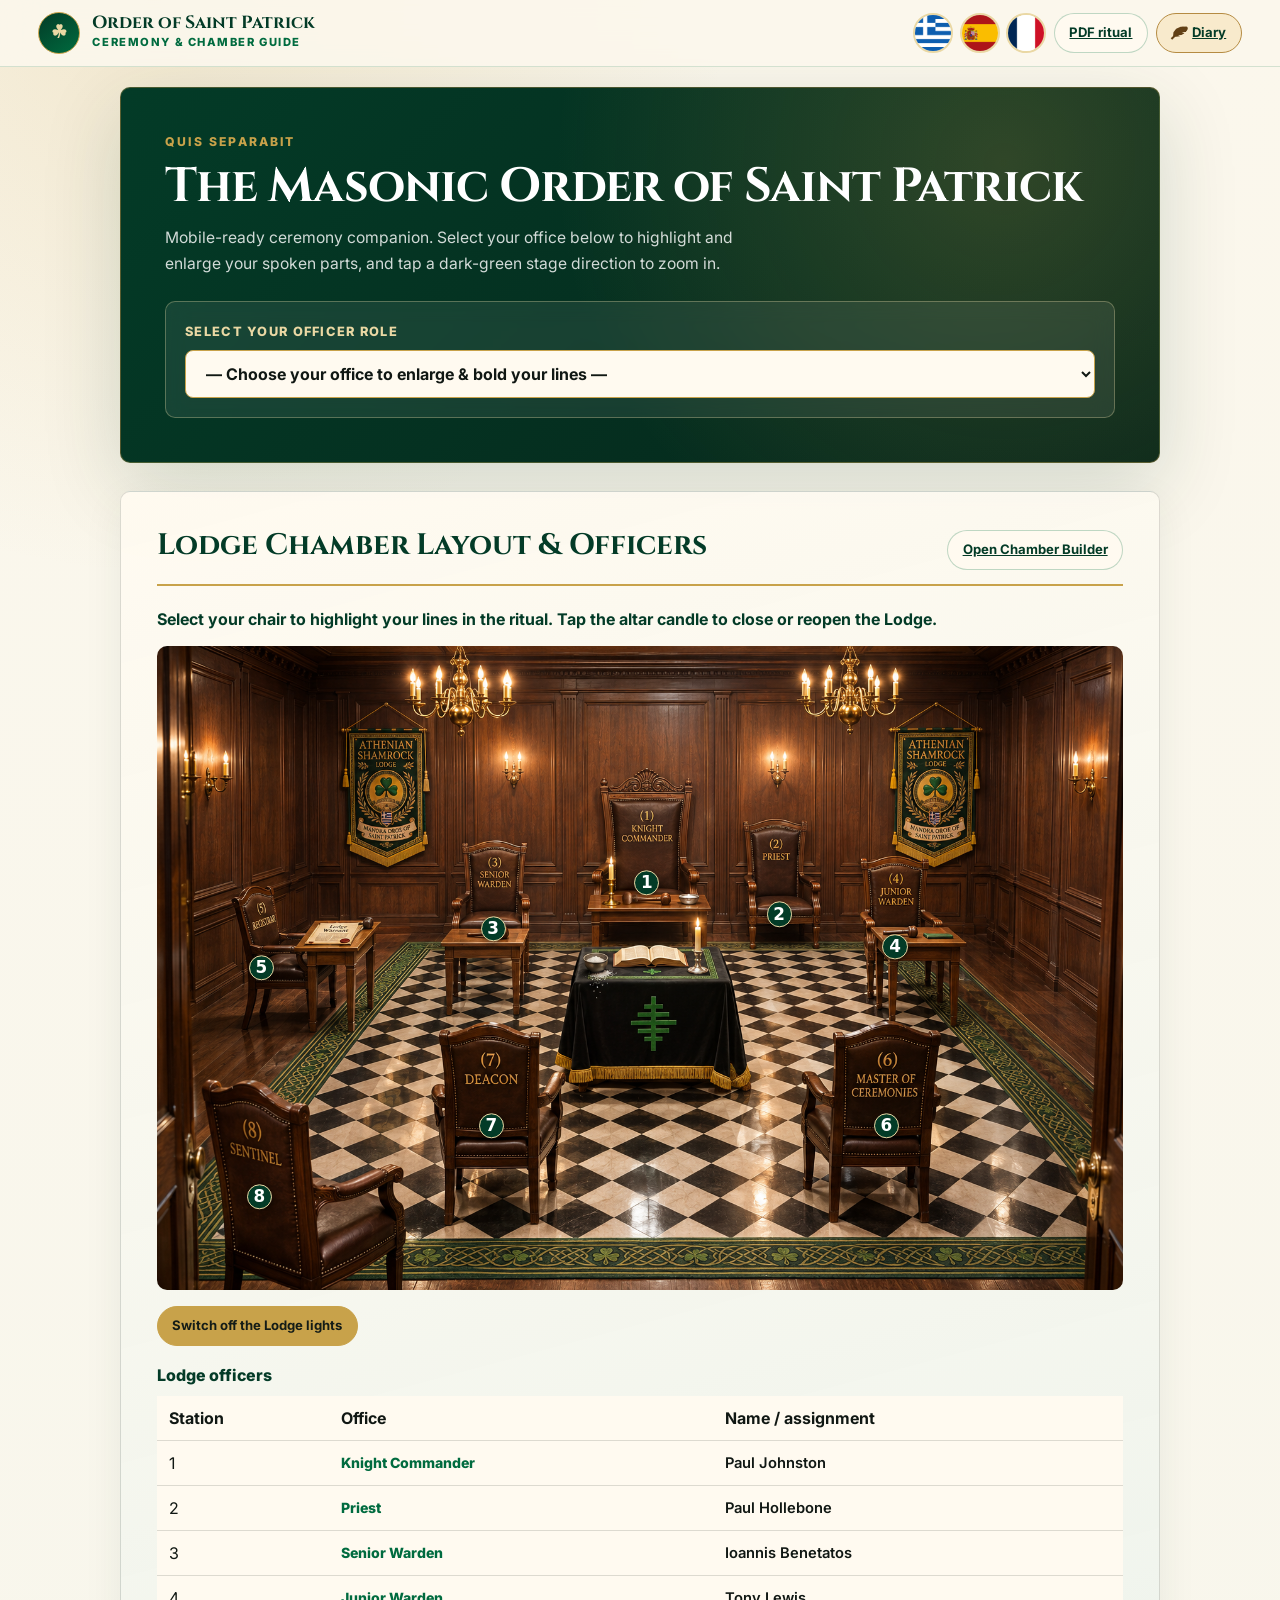
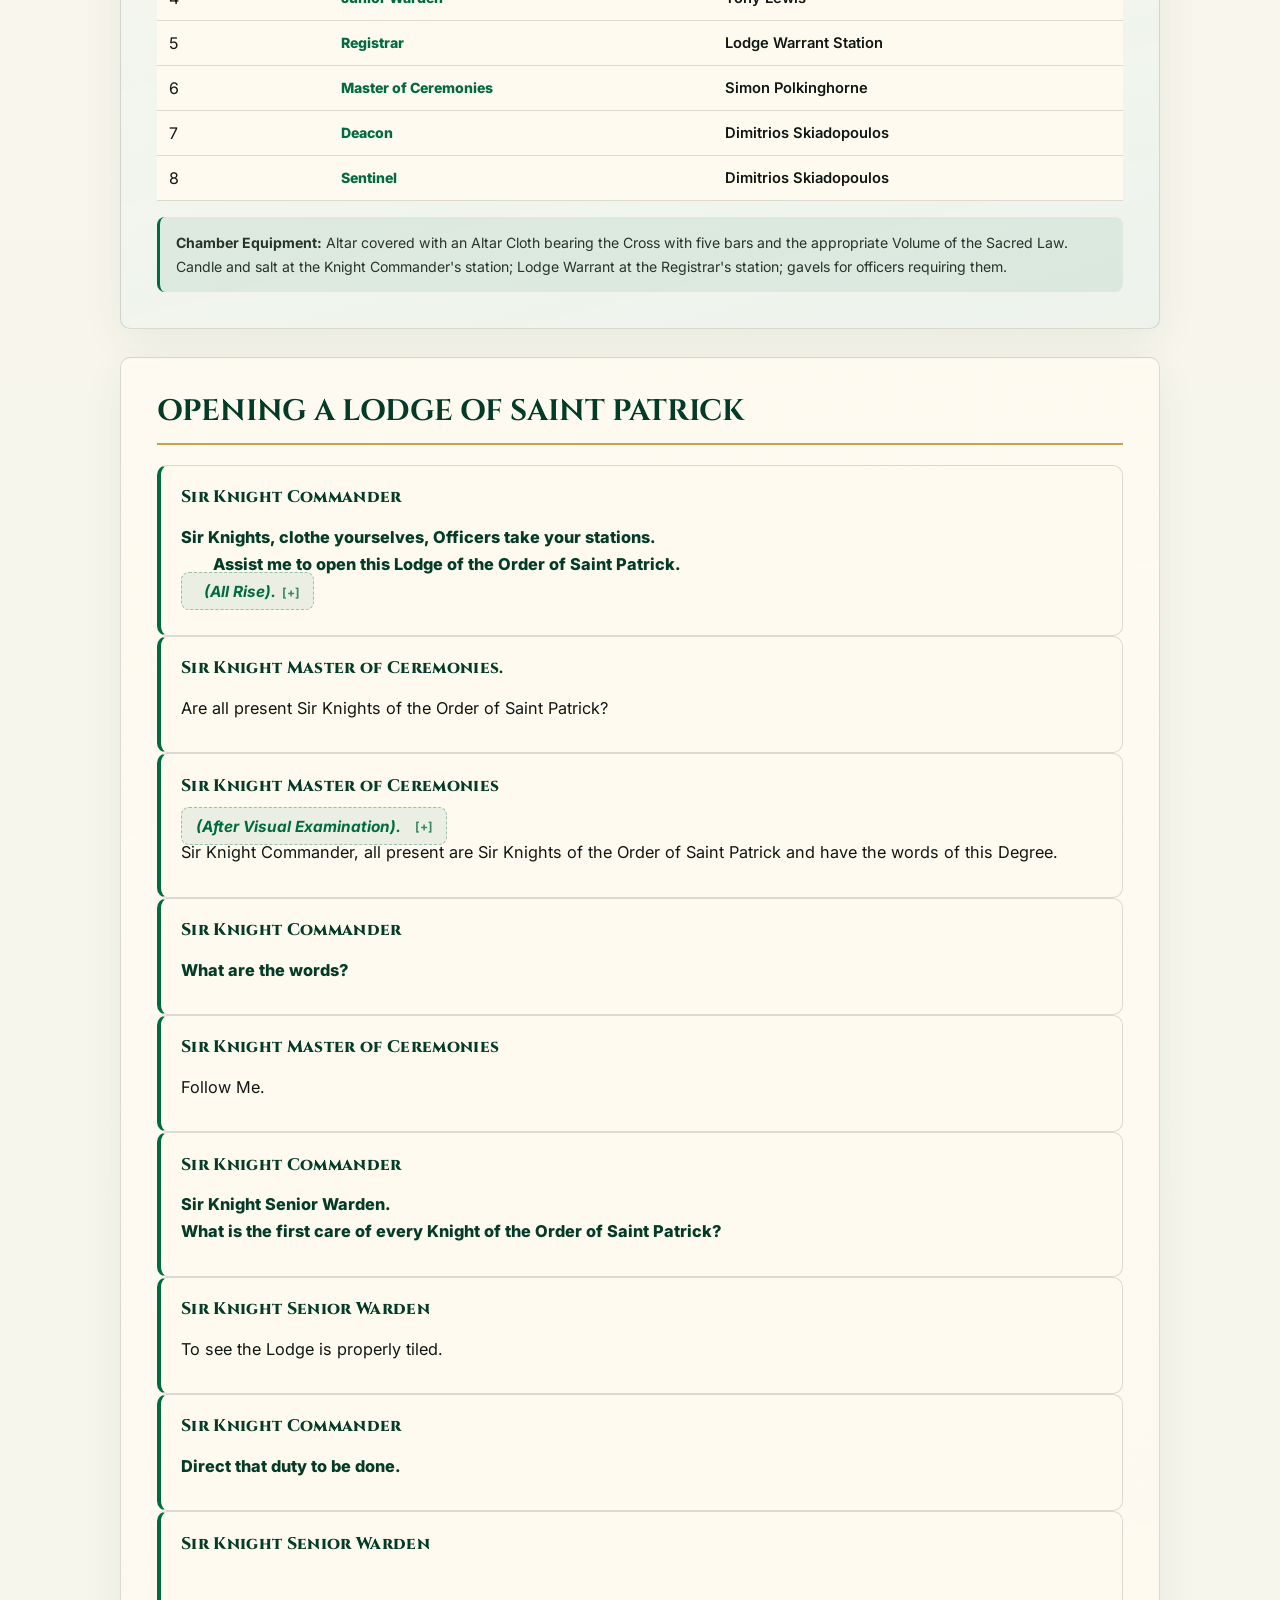
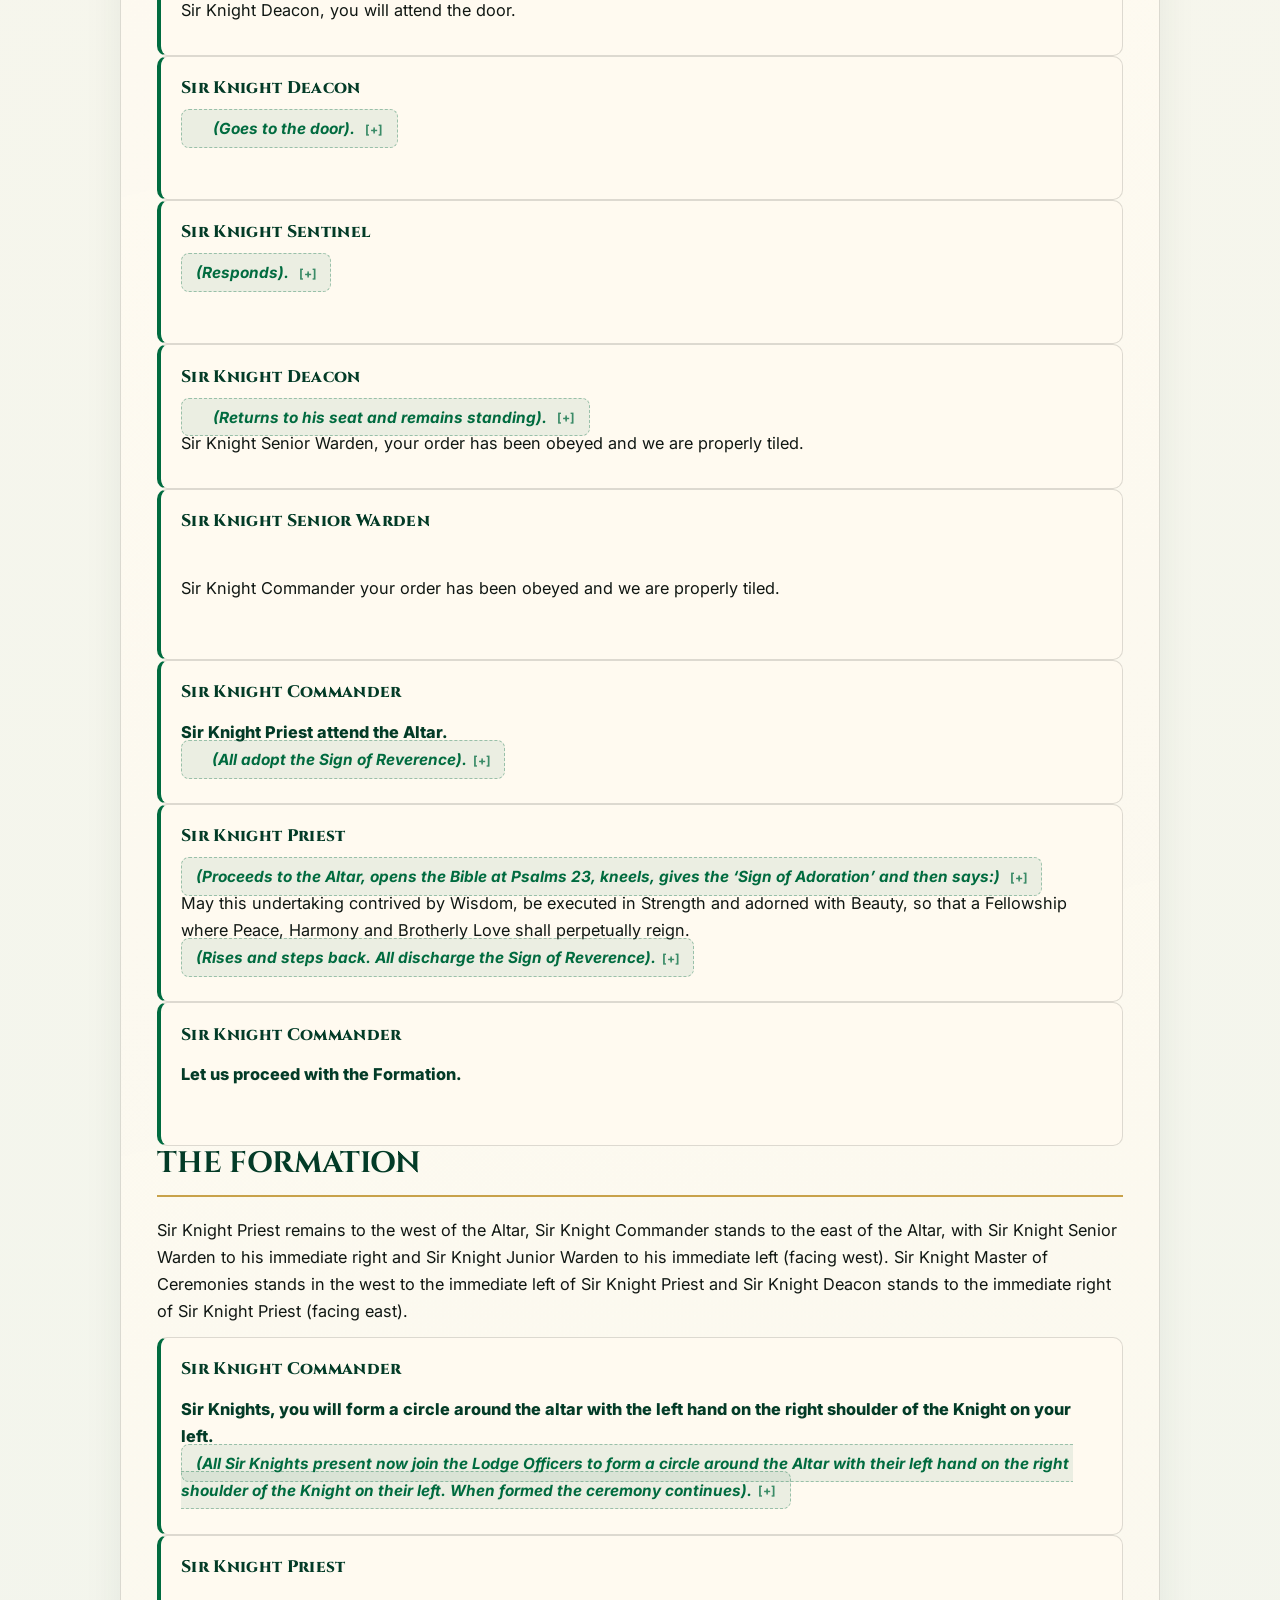
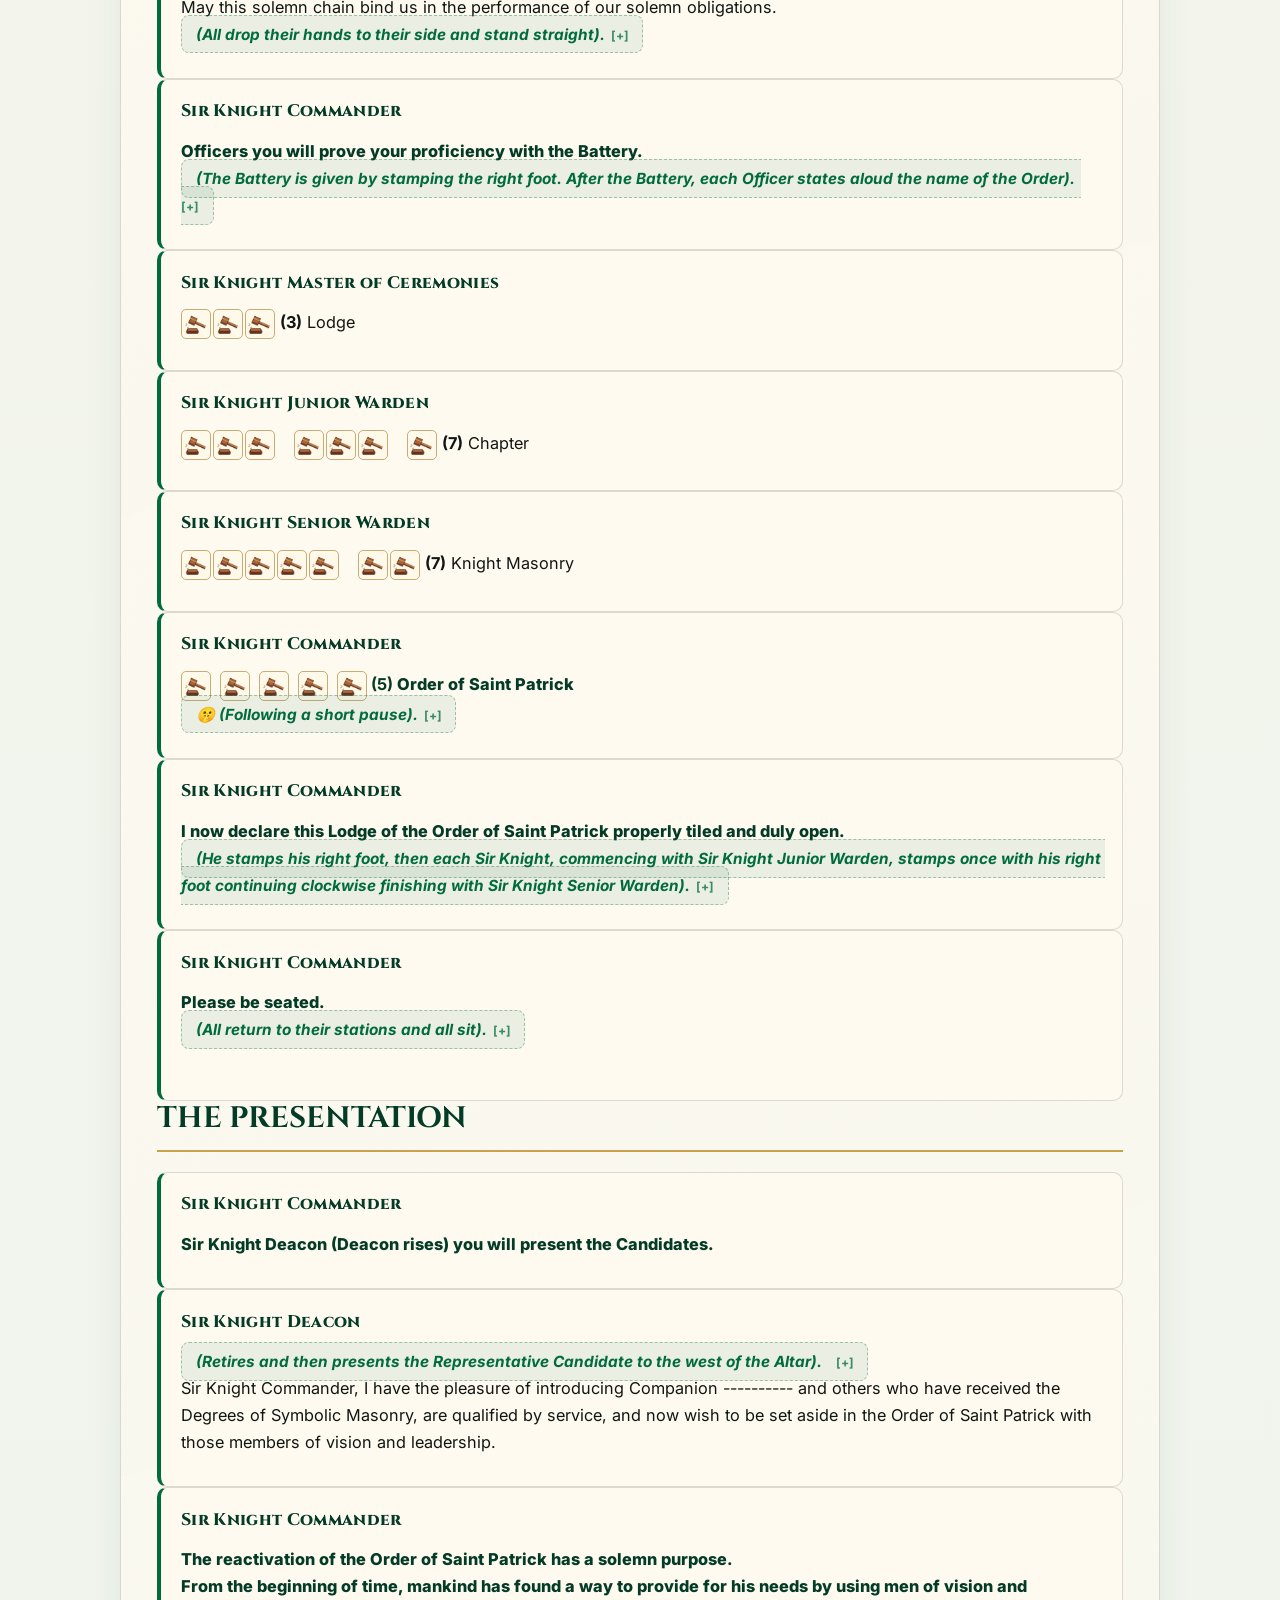
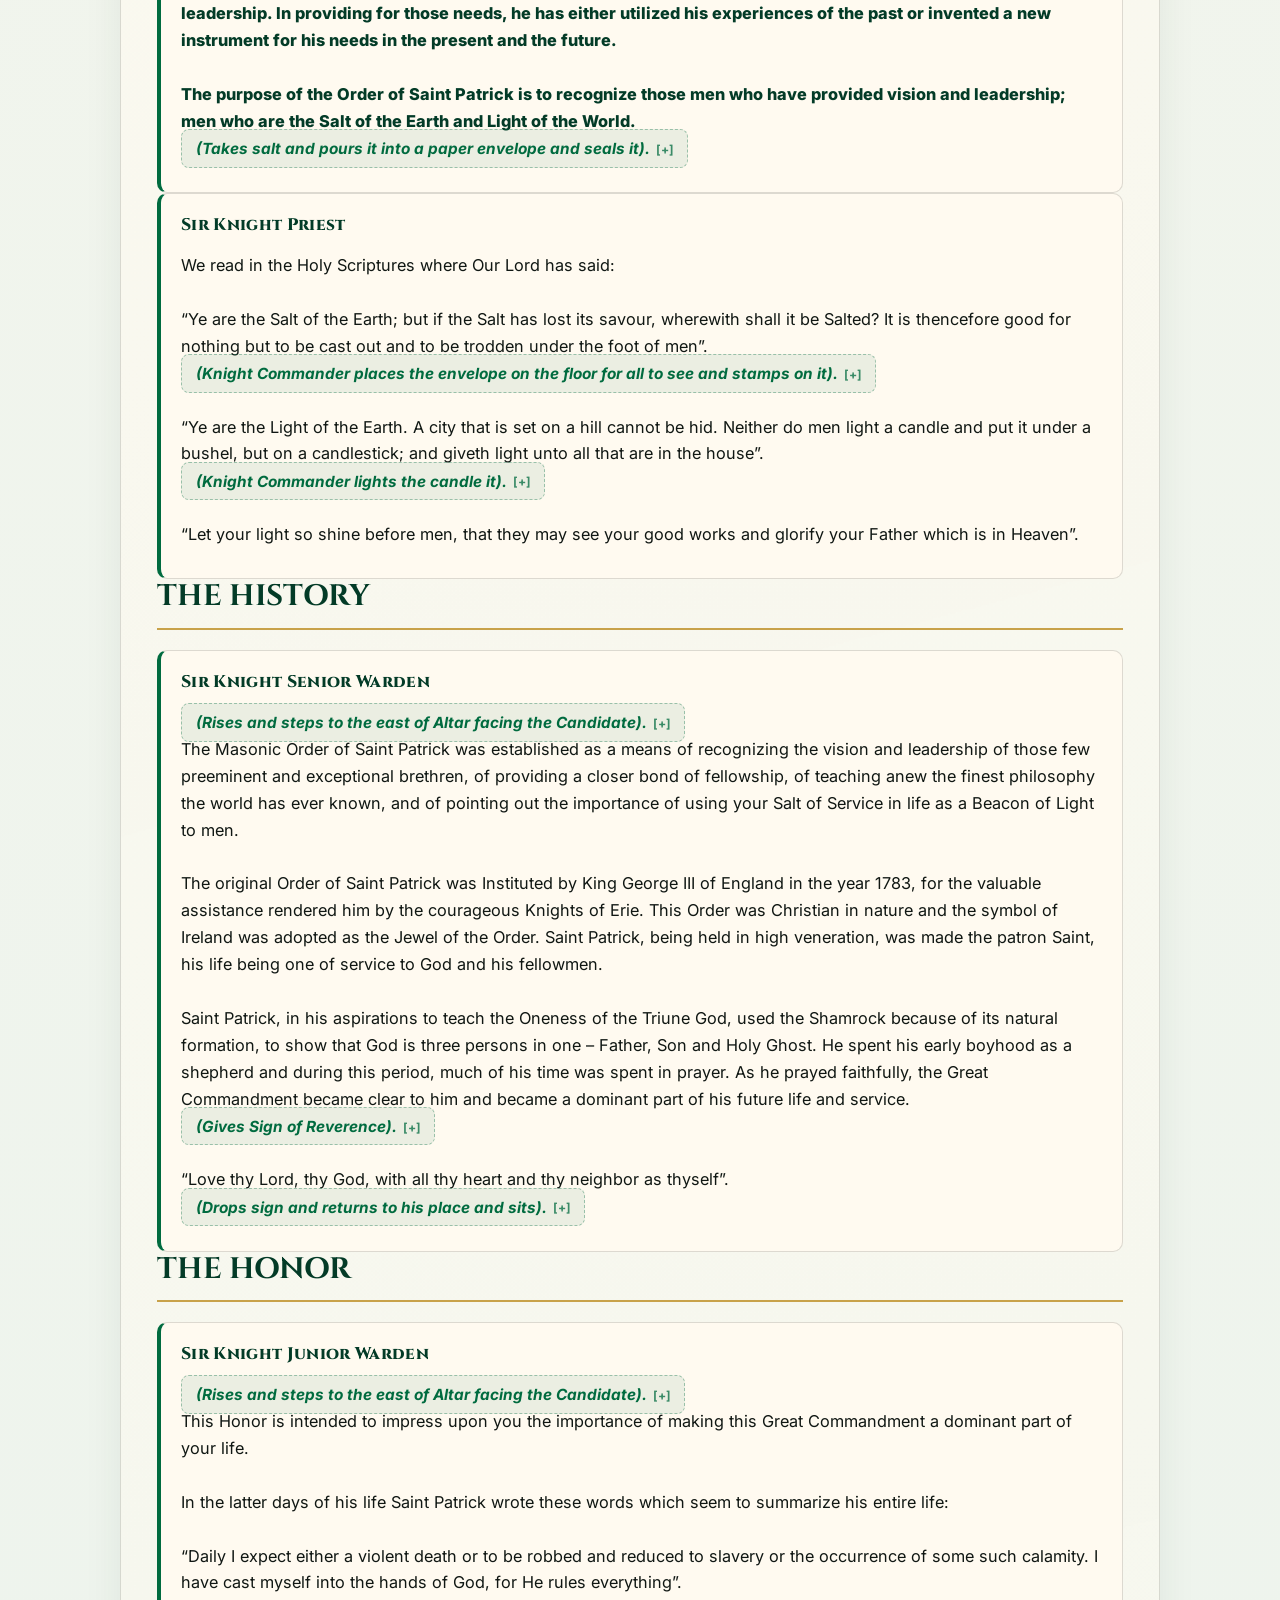
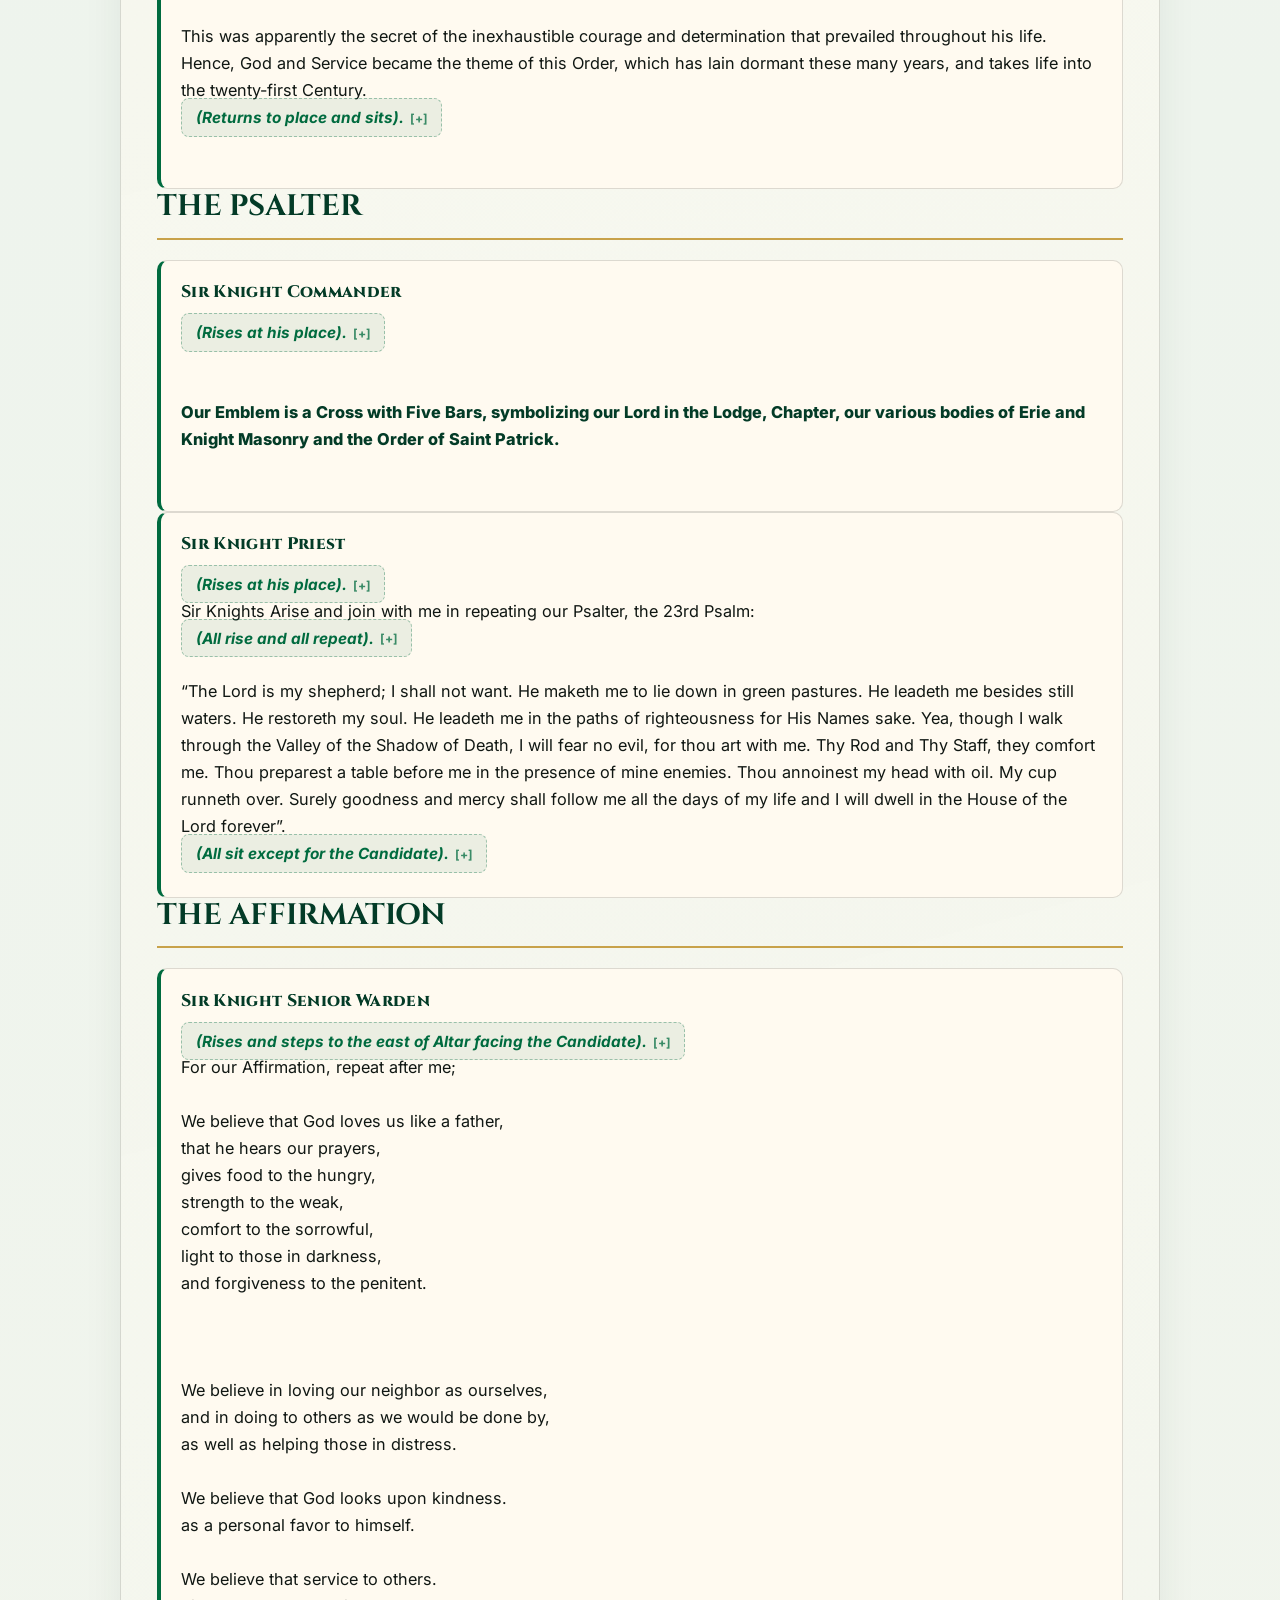
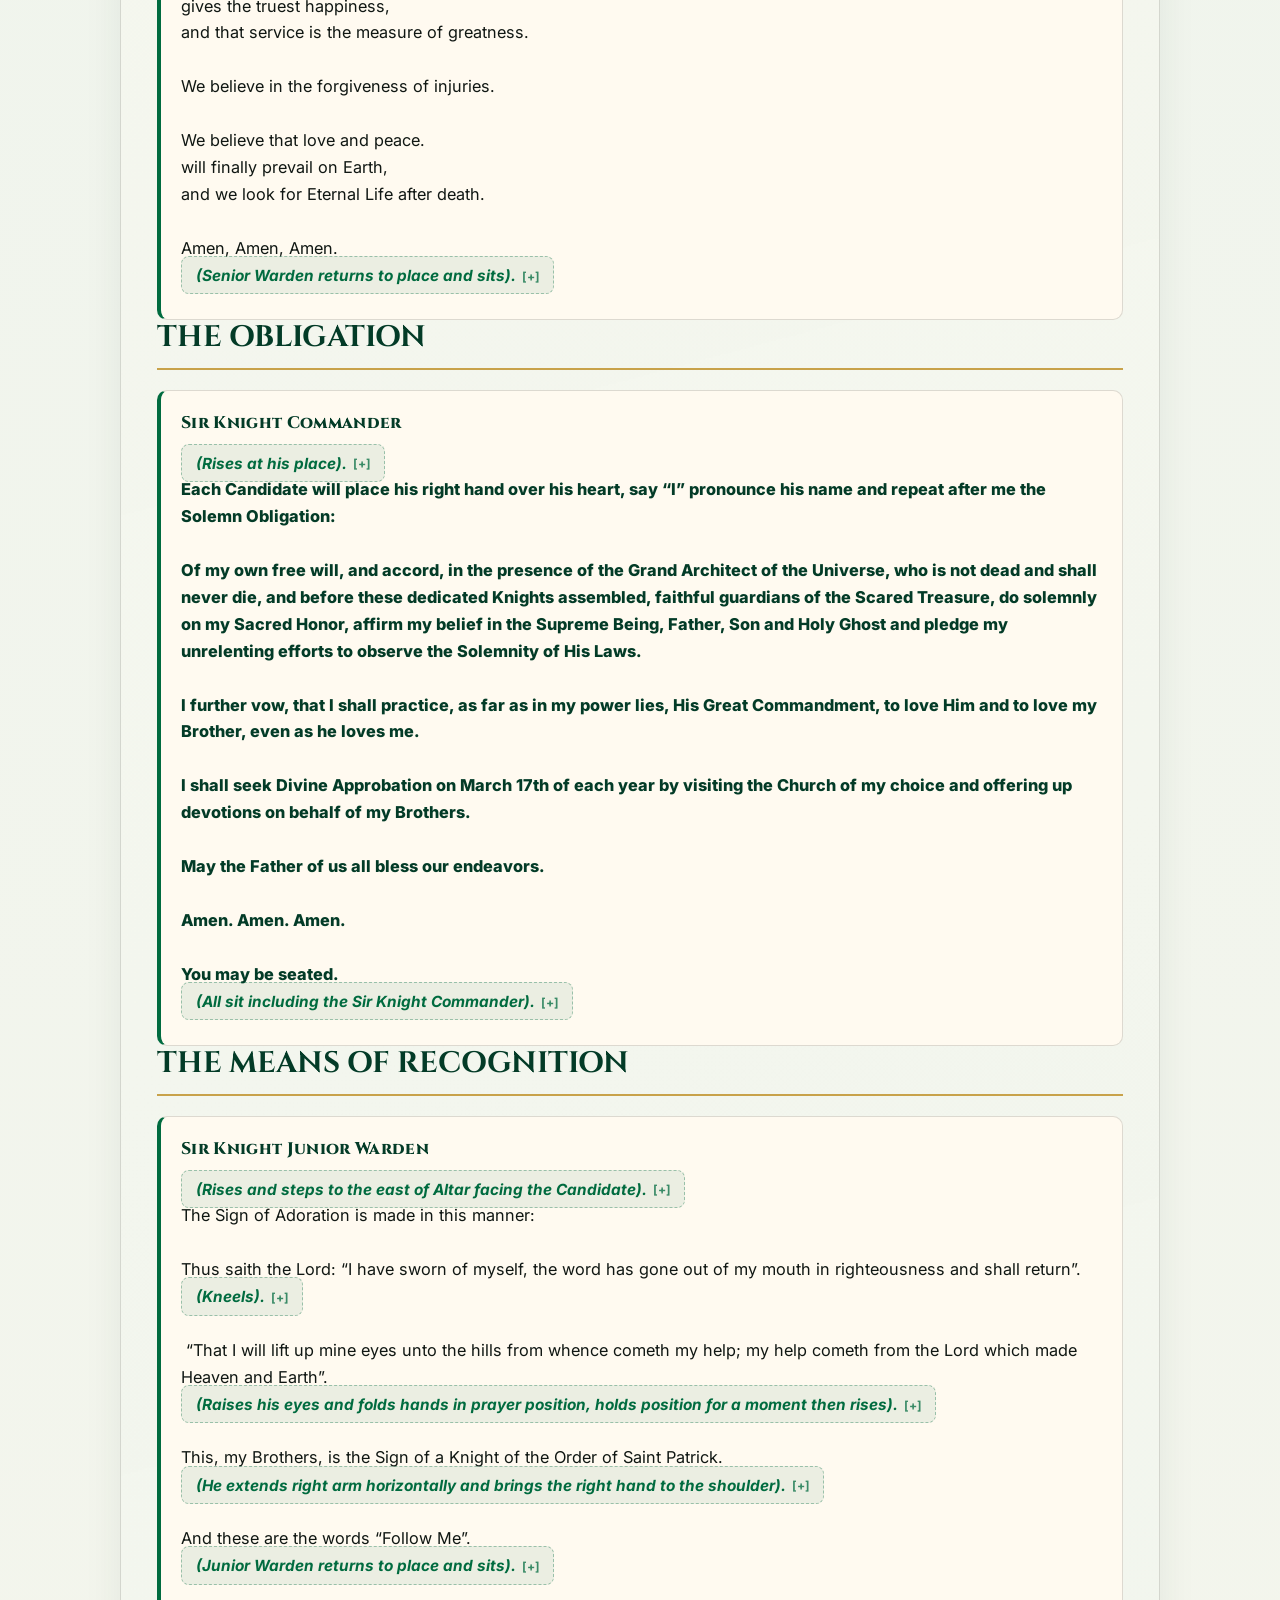
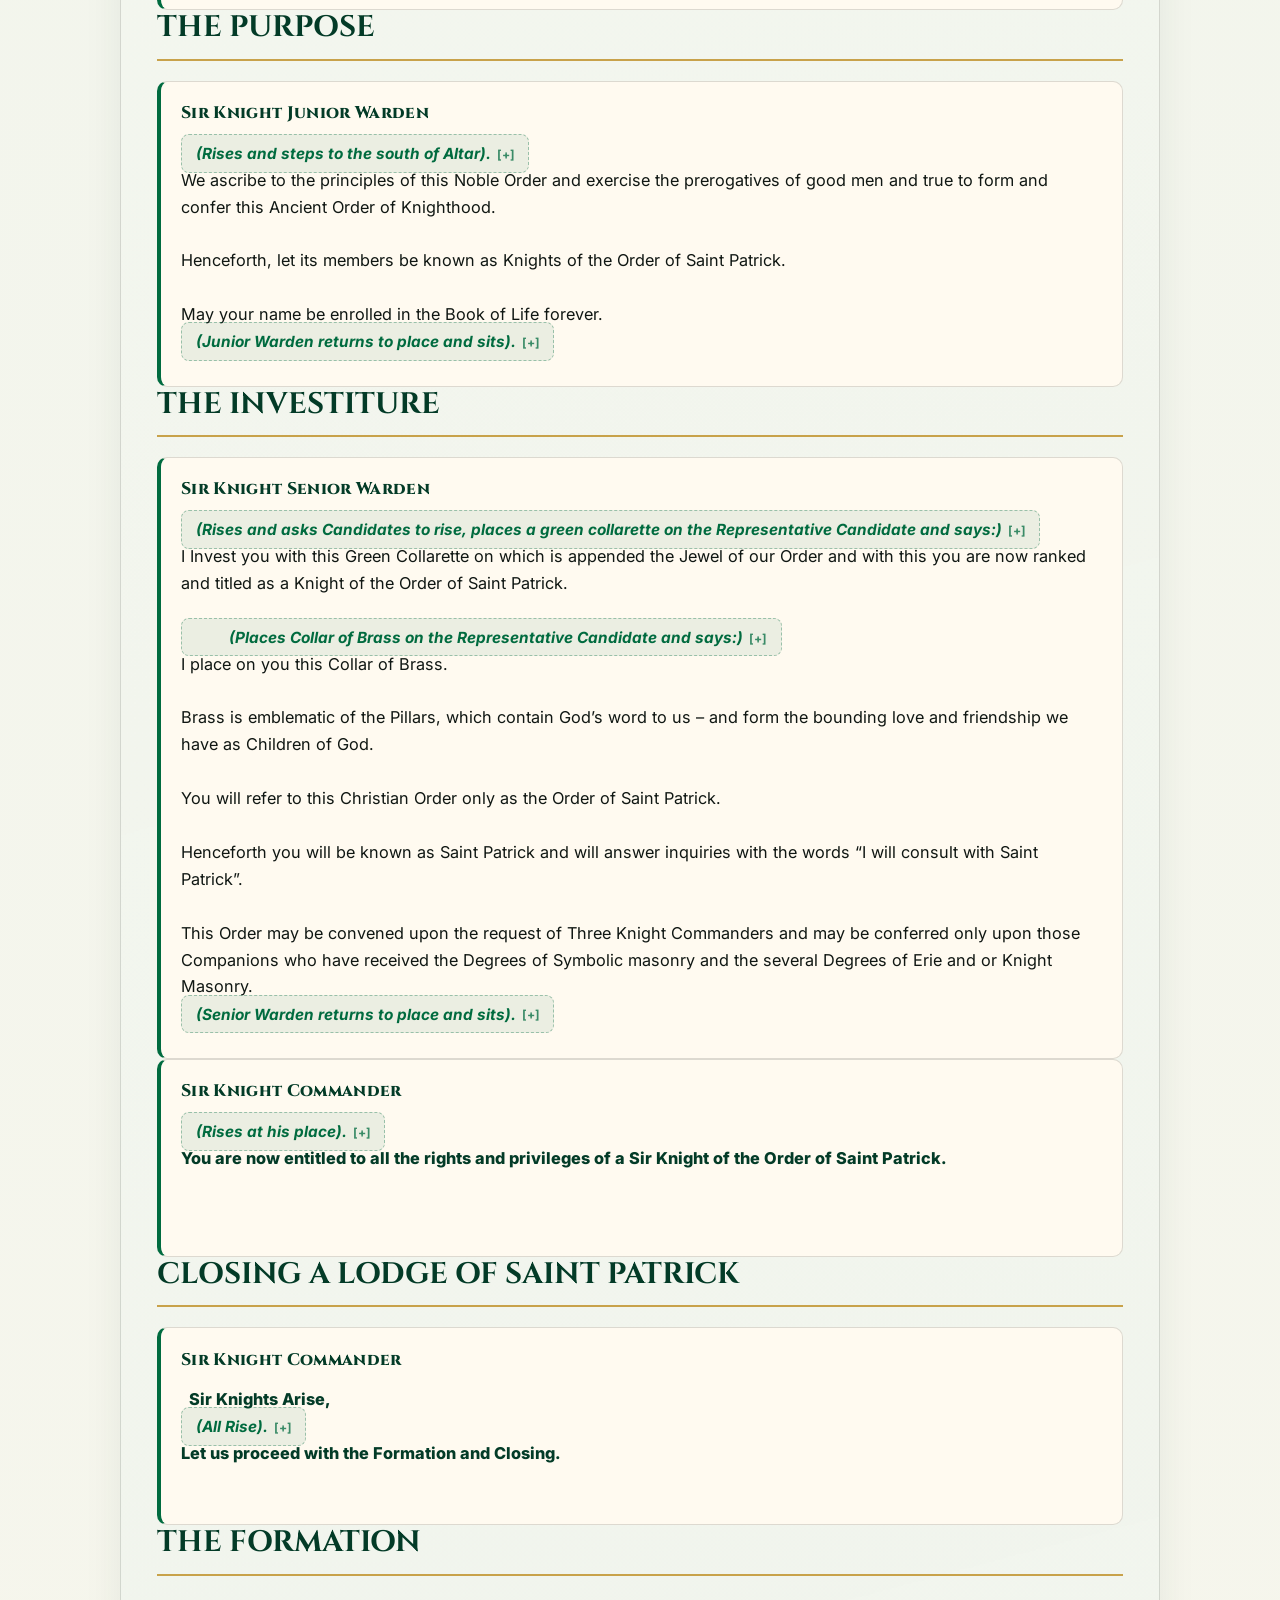
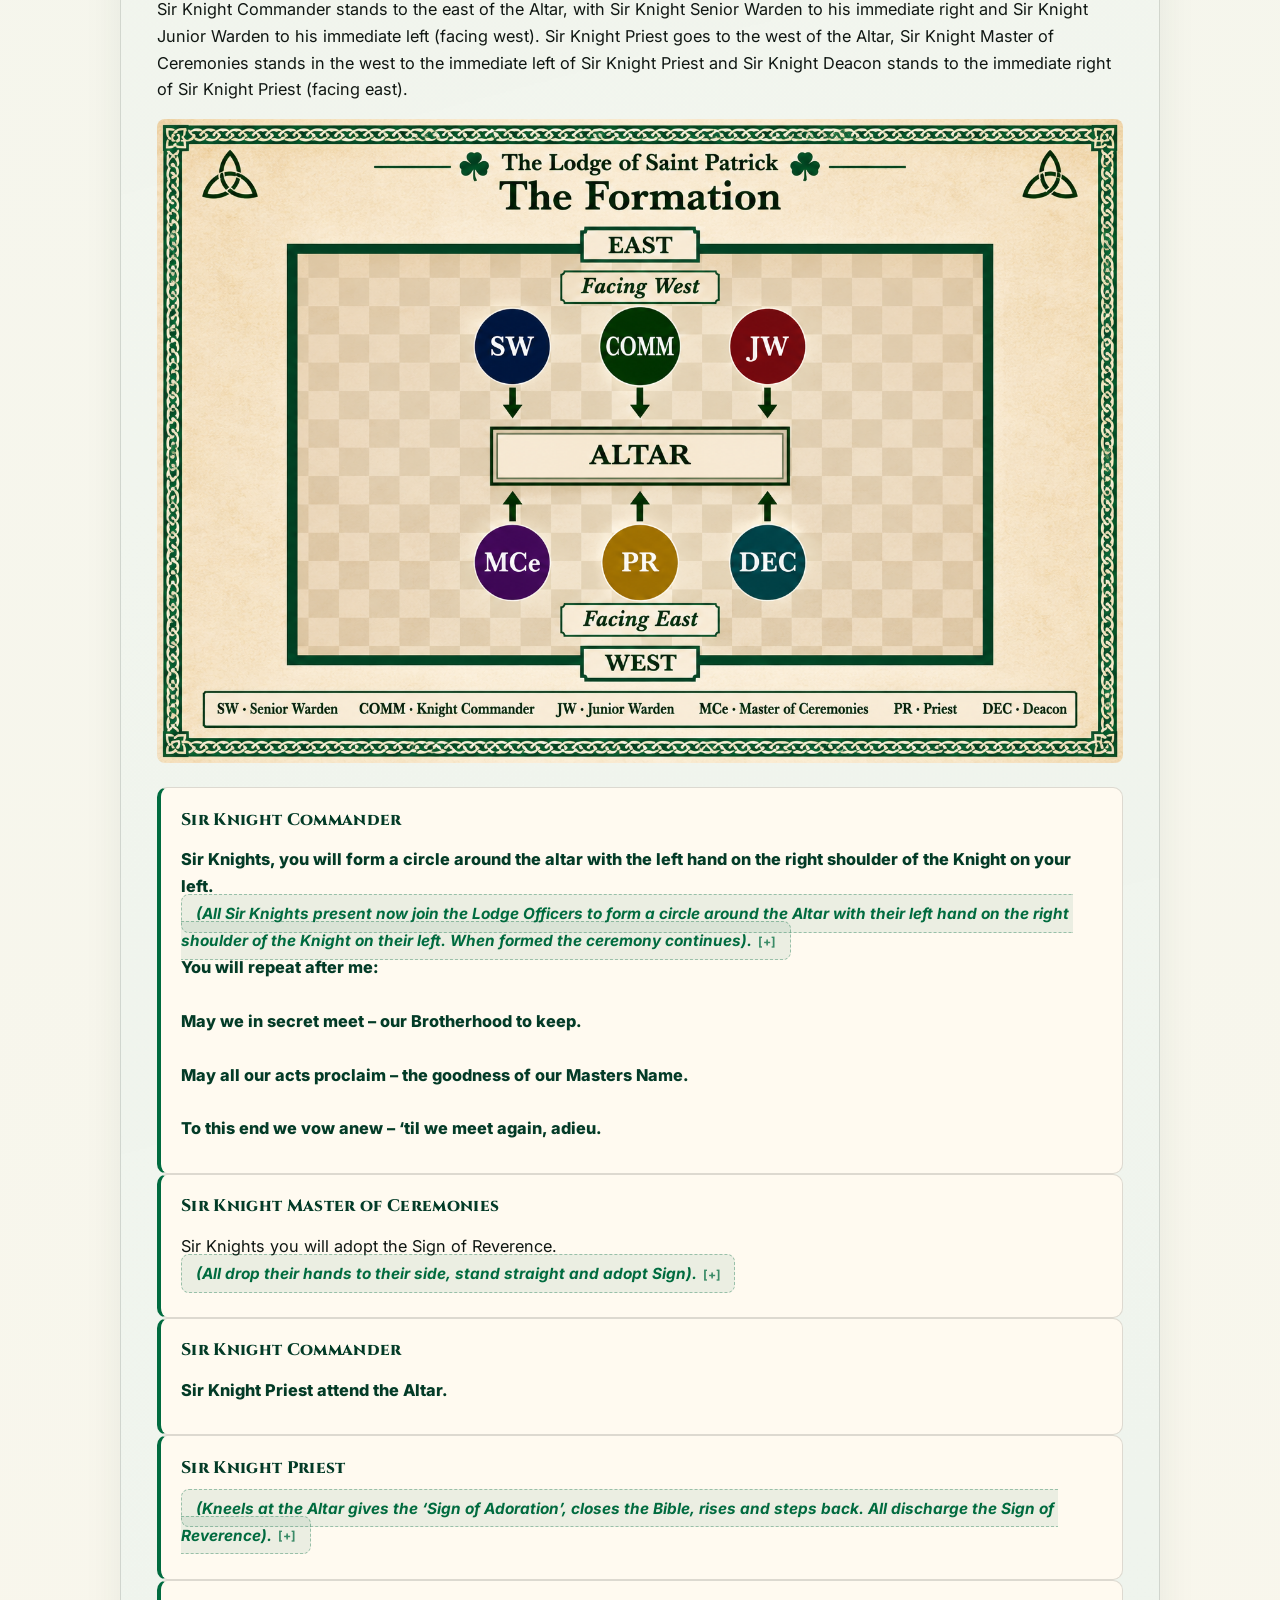
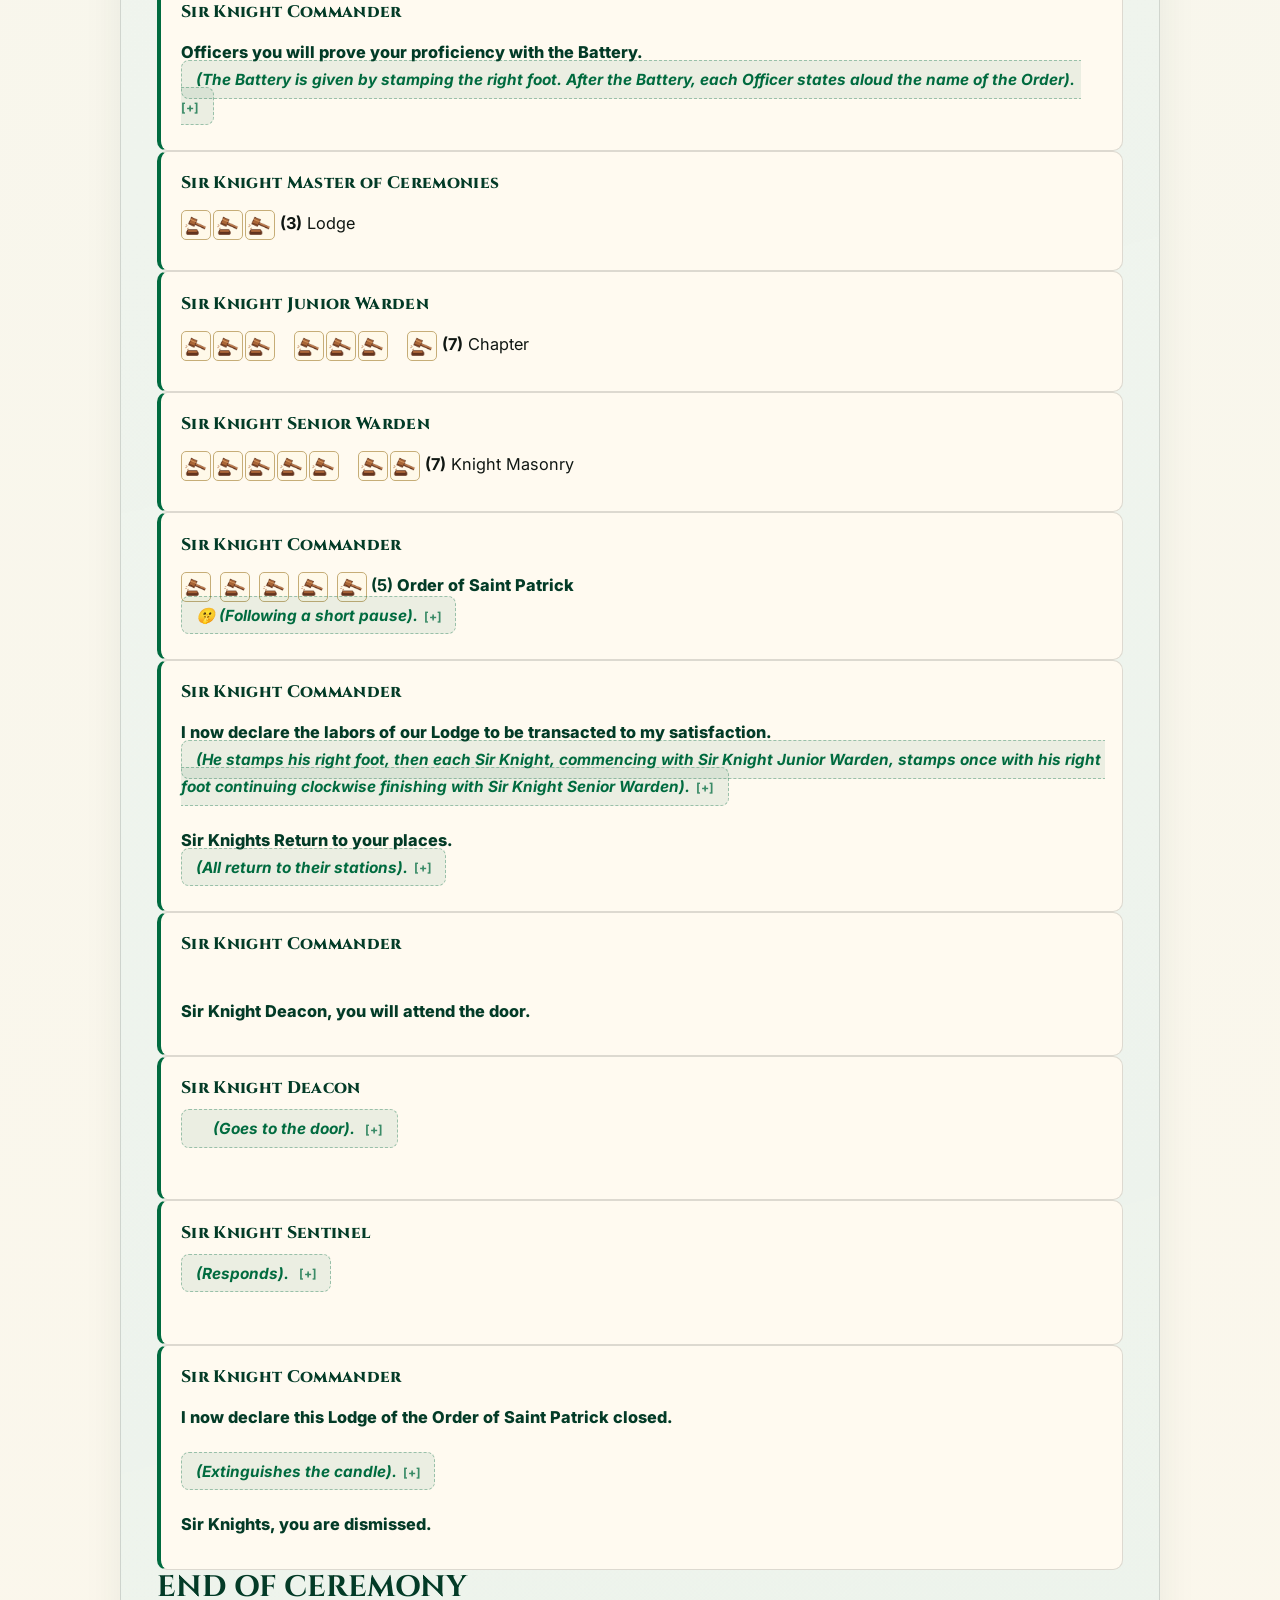
==== commit e0f9359c: "Lower the numbered chair markers" ====
--- a/index.html
+++ b/index.html
@@ -404,7 +404,8 @@
         top: var(--y);
         width: max(var(--hit-width), 28px);
         height: max(var(--hit-height), 28px);
-        transform: translate(-50%, -50%);
+        margin-left: calc(max(var(--hit-width), 28px) / -2);
+        margin-top: calc(max(var(--hit-height), 28px) / -2);
         display: grid;
         place-items: center;
         padding: 0;
@@ -425,7 +426,9 @@
       }
 
       .seat-badge .num {
-        transform: translateY(calc(45% + 3cqw));
+        position: relative;
+        z-index: 2;
+        transform: translateY(calc(45% + 6cqw));
         display: grid;
         place-items: center;
         min-width: 1.5em;
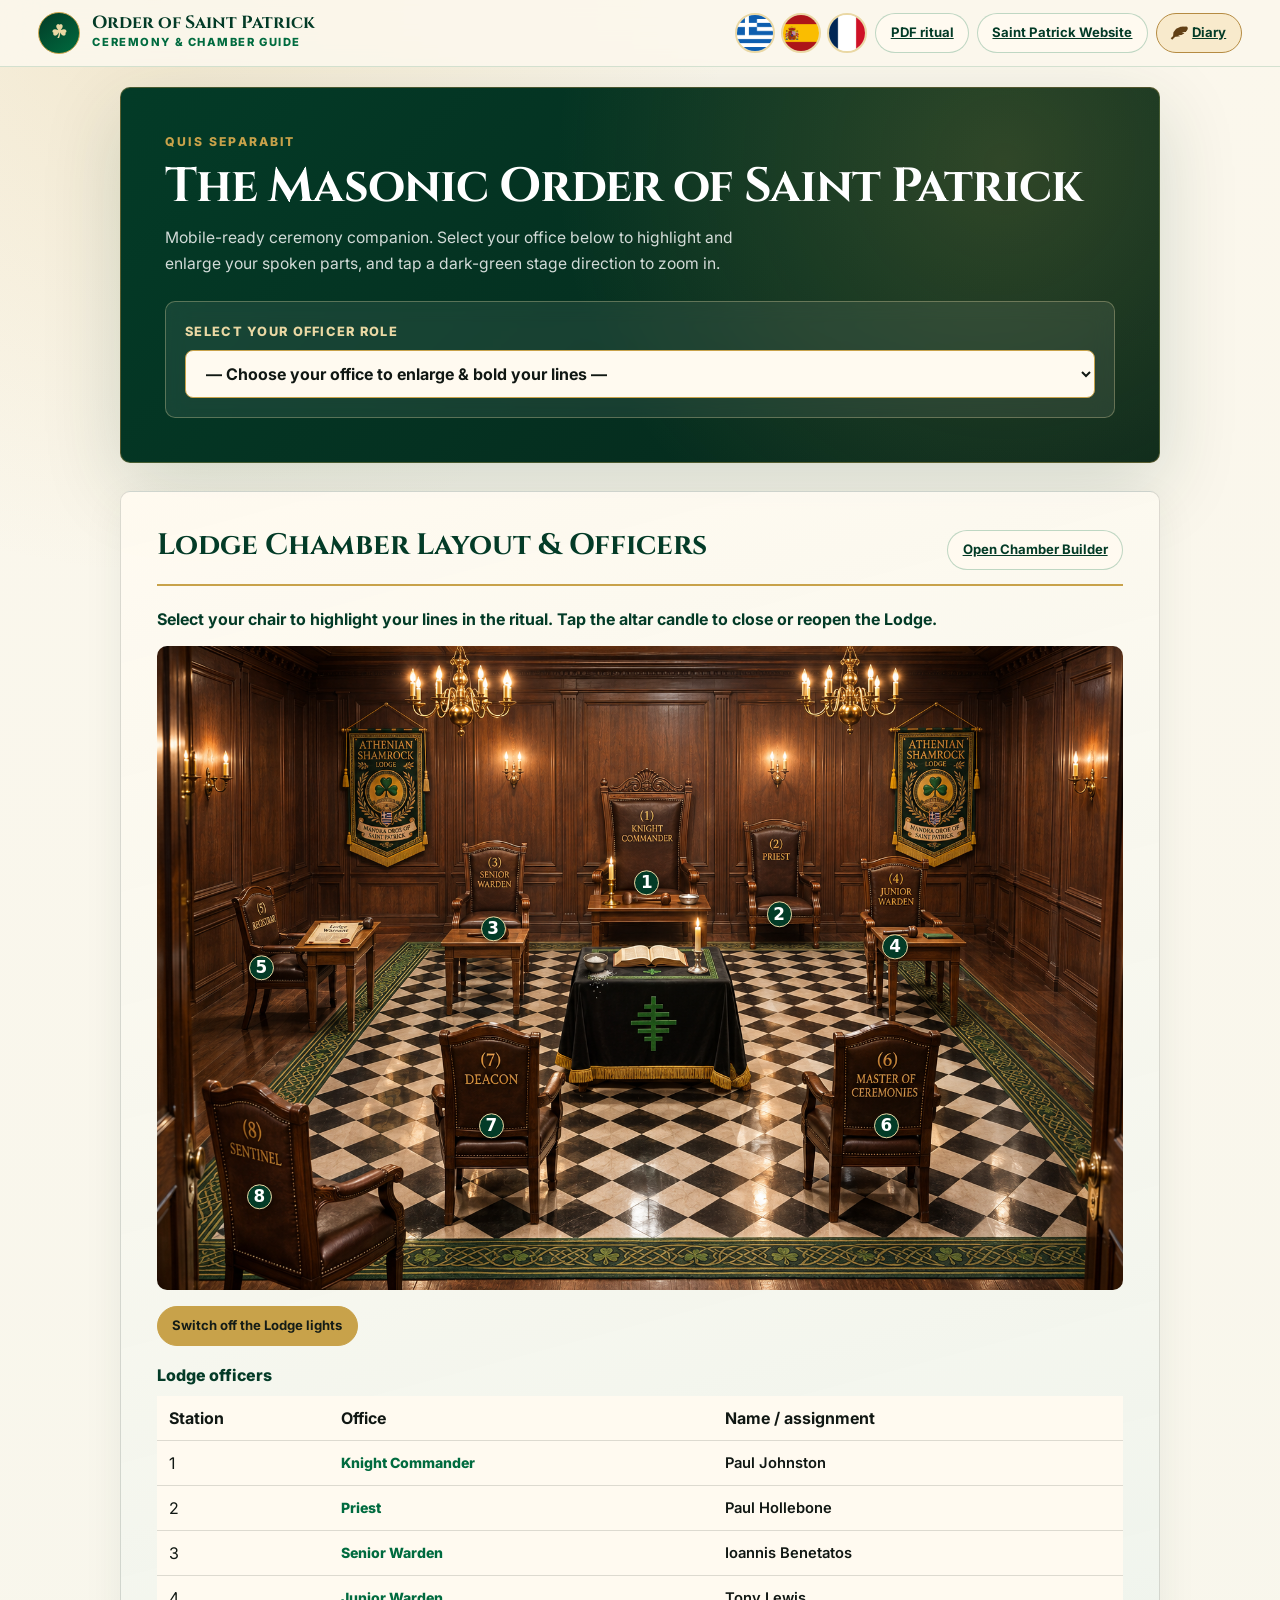
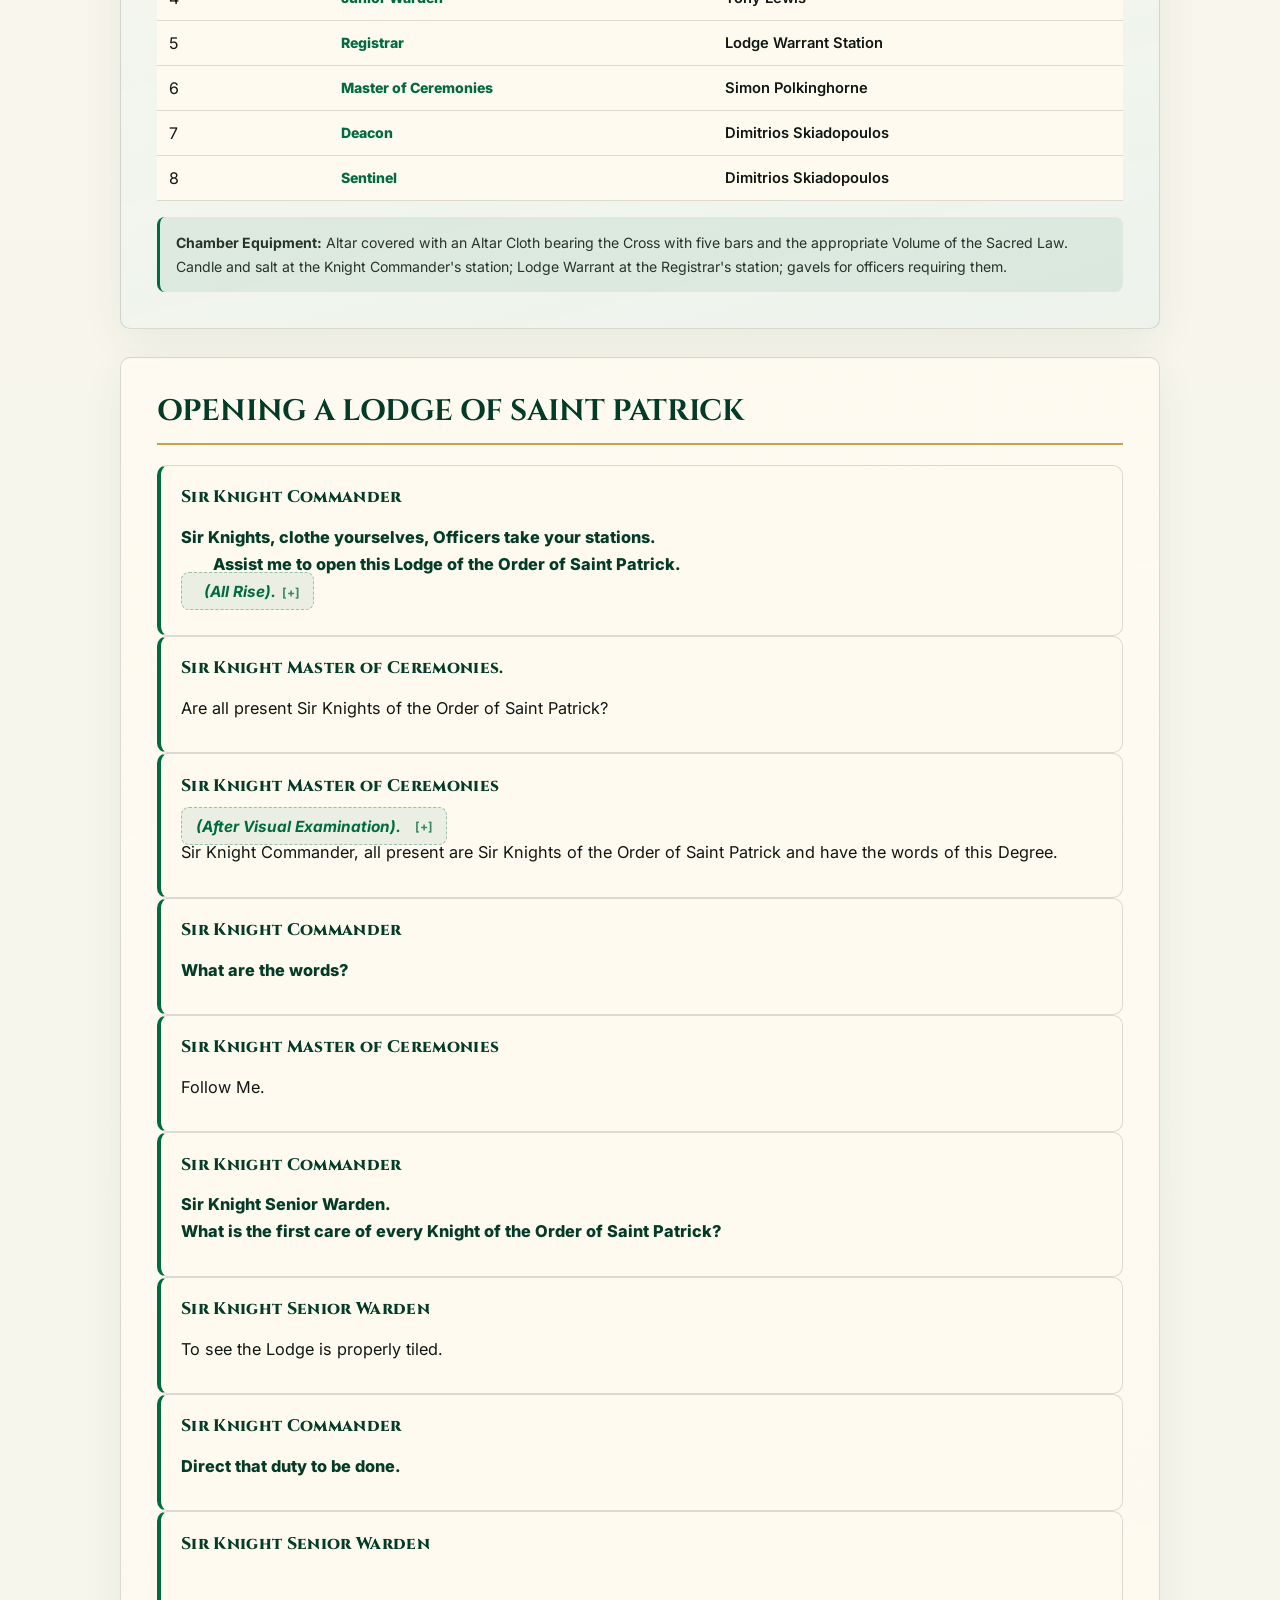
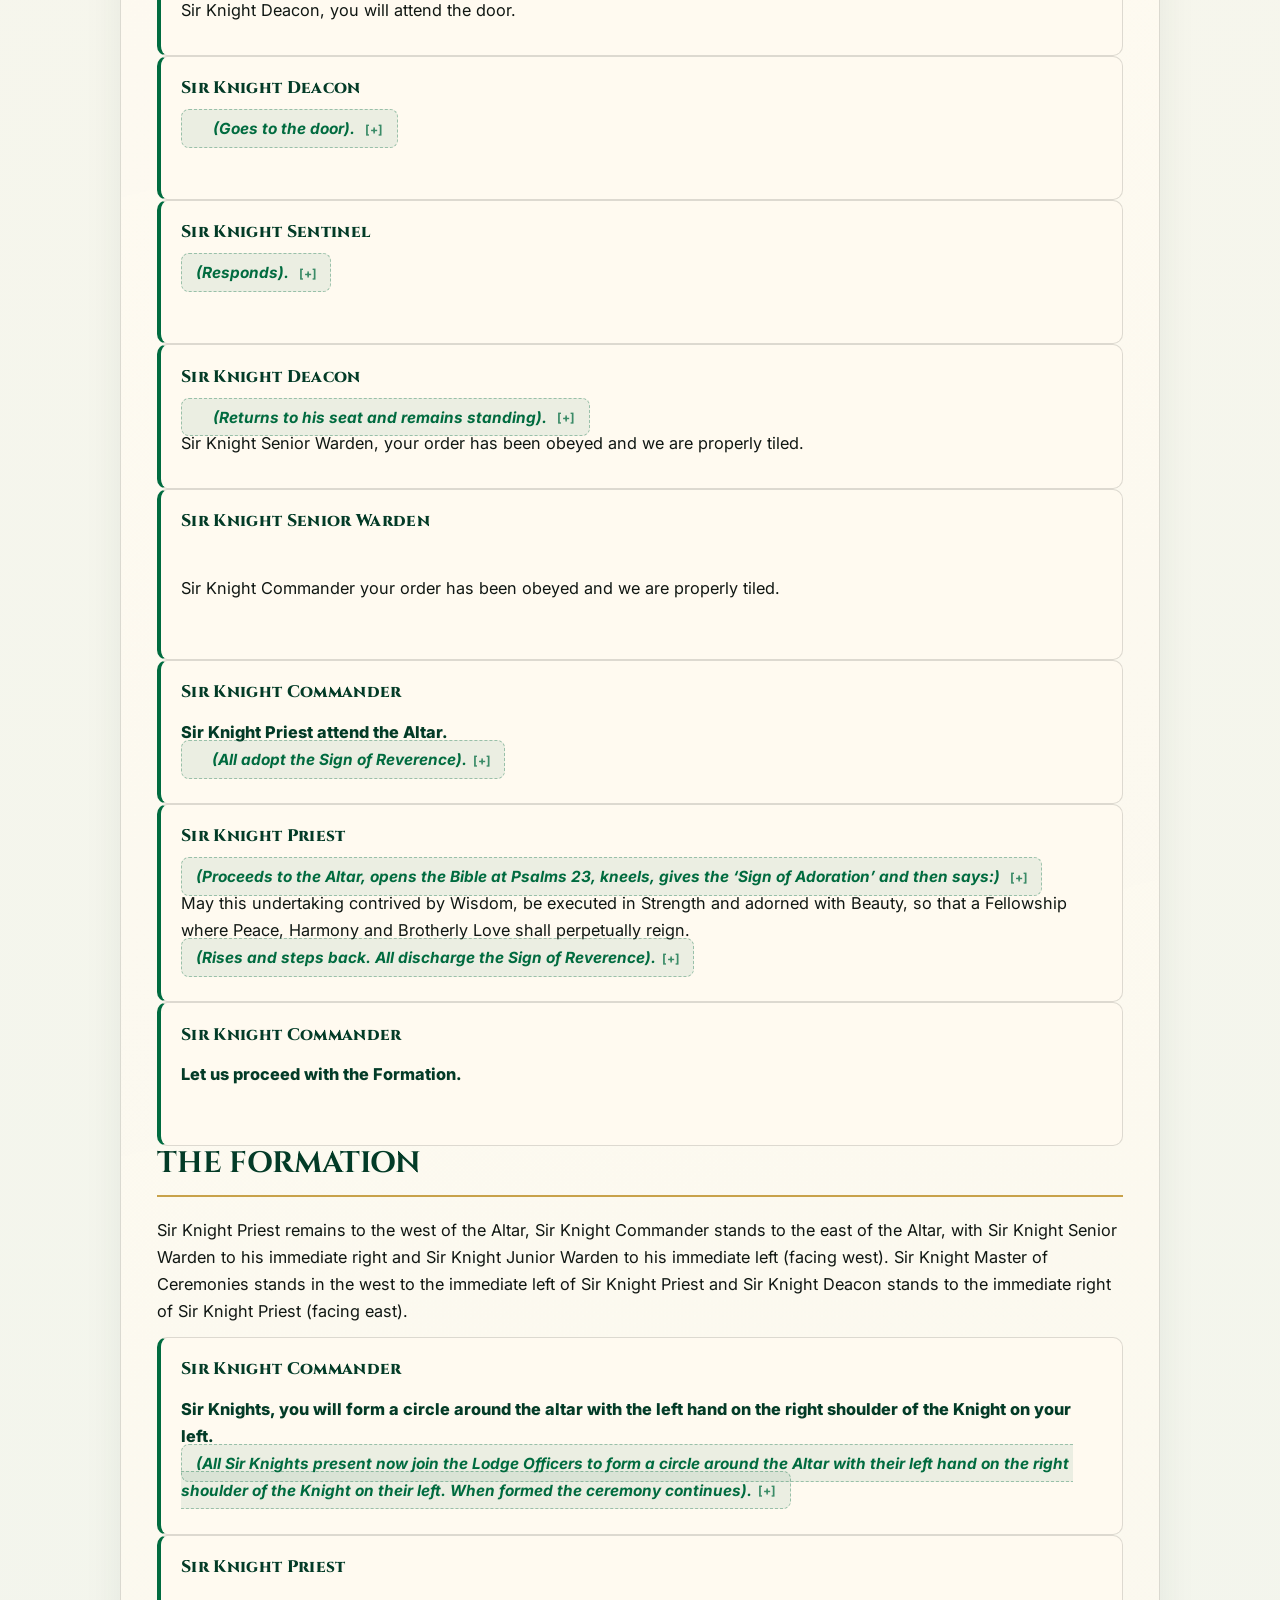
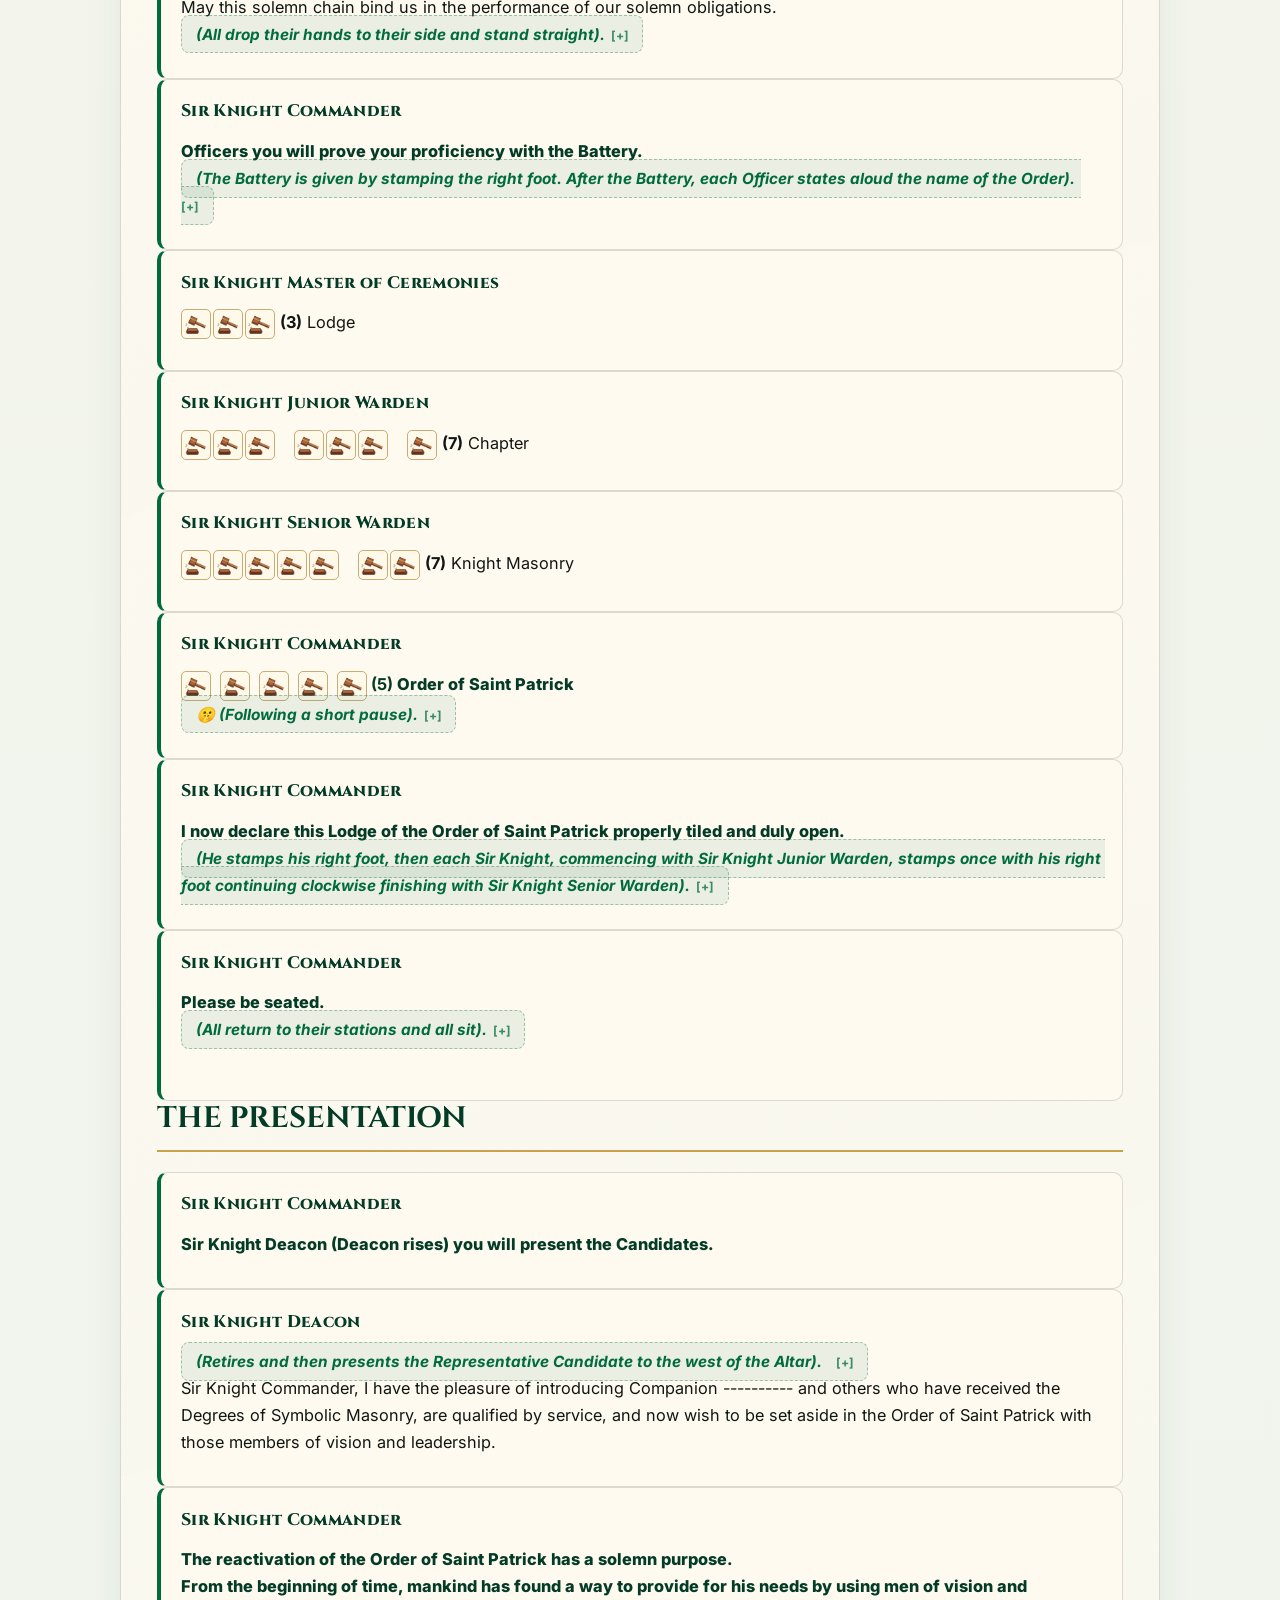
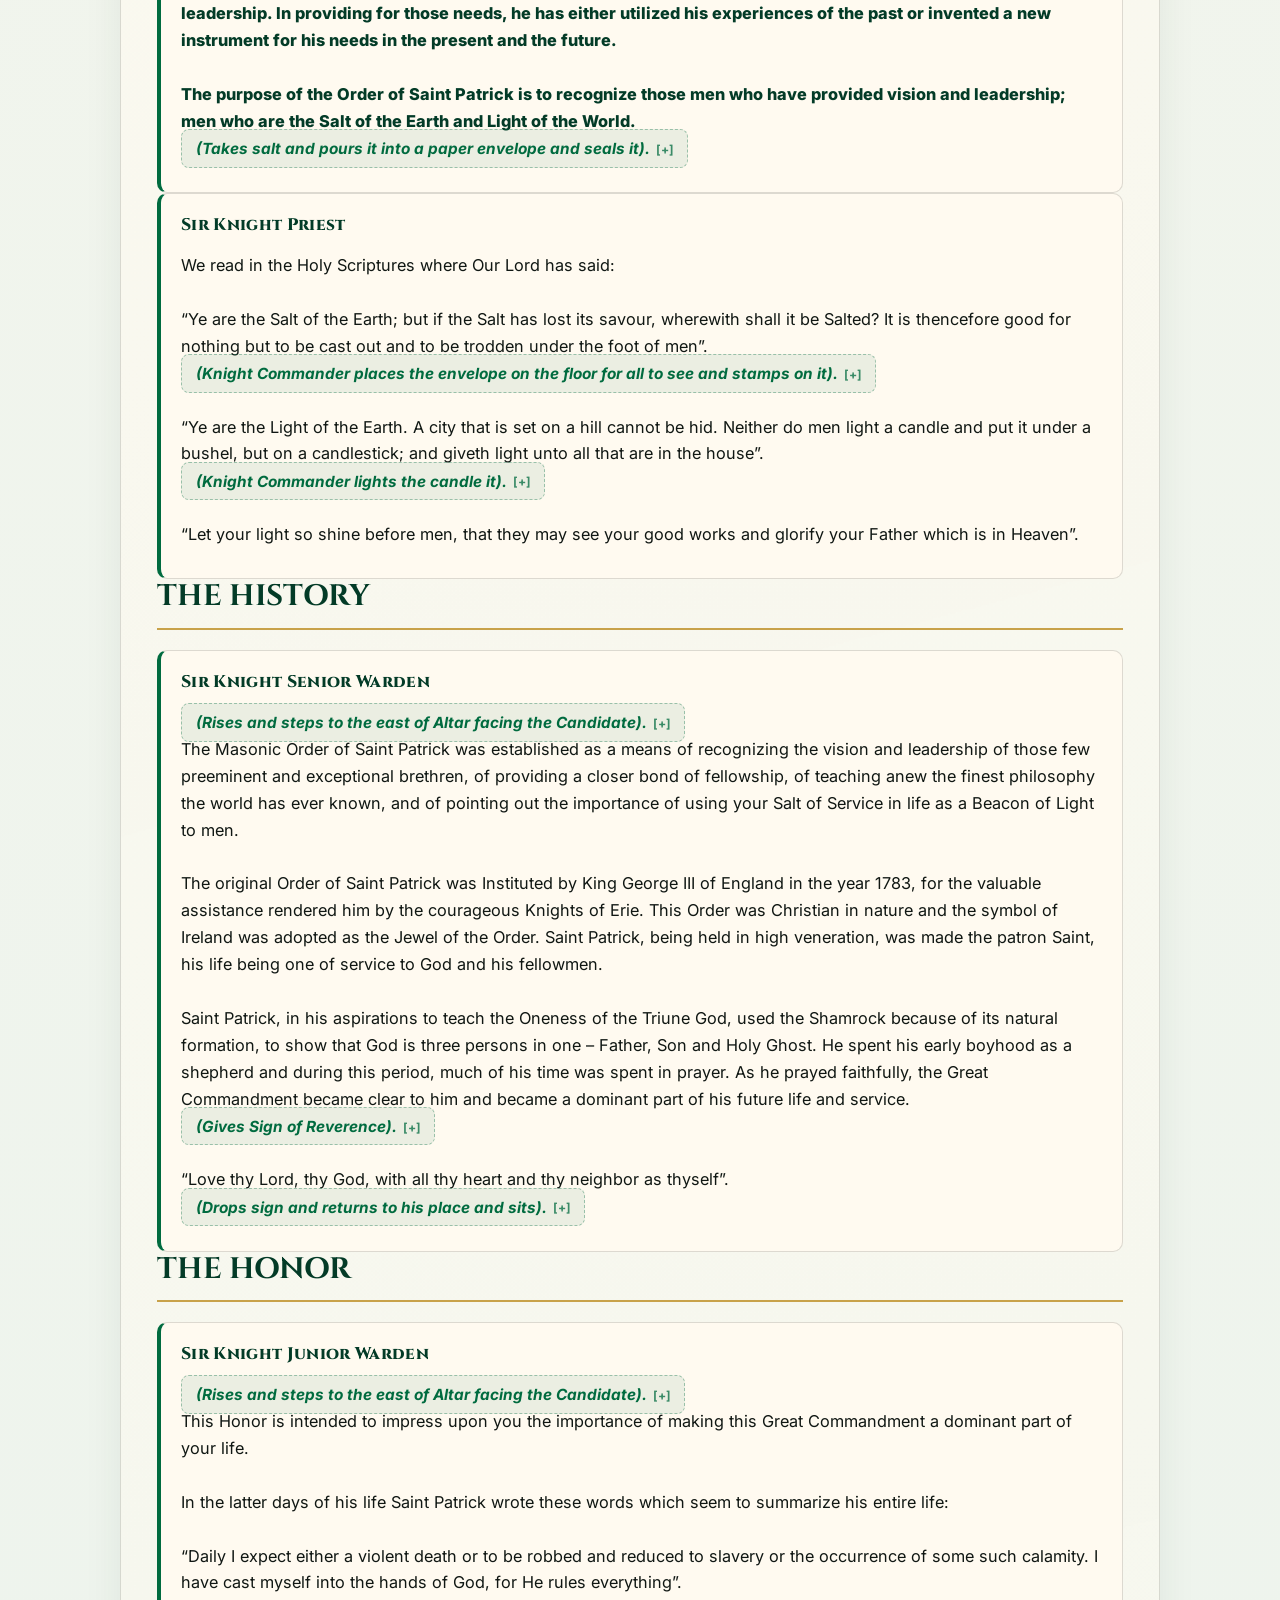
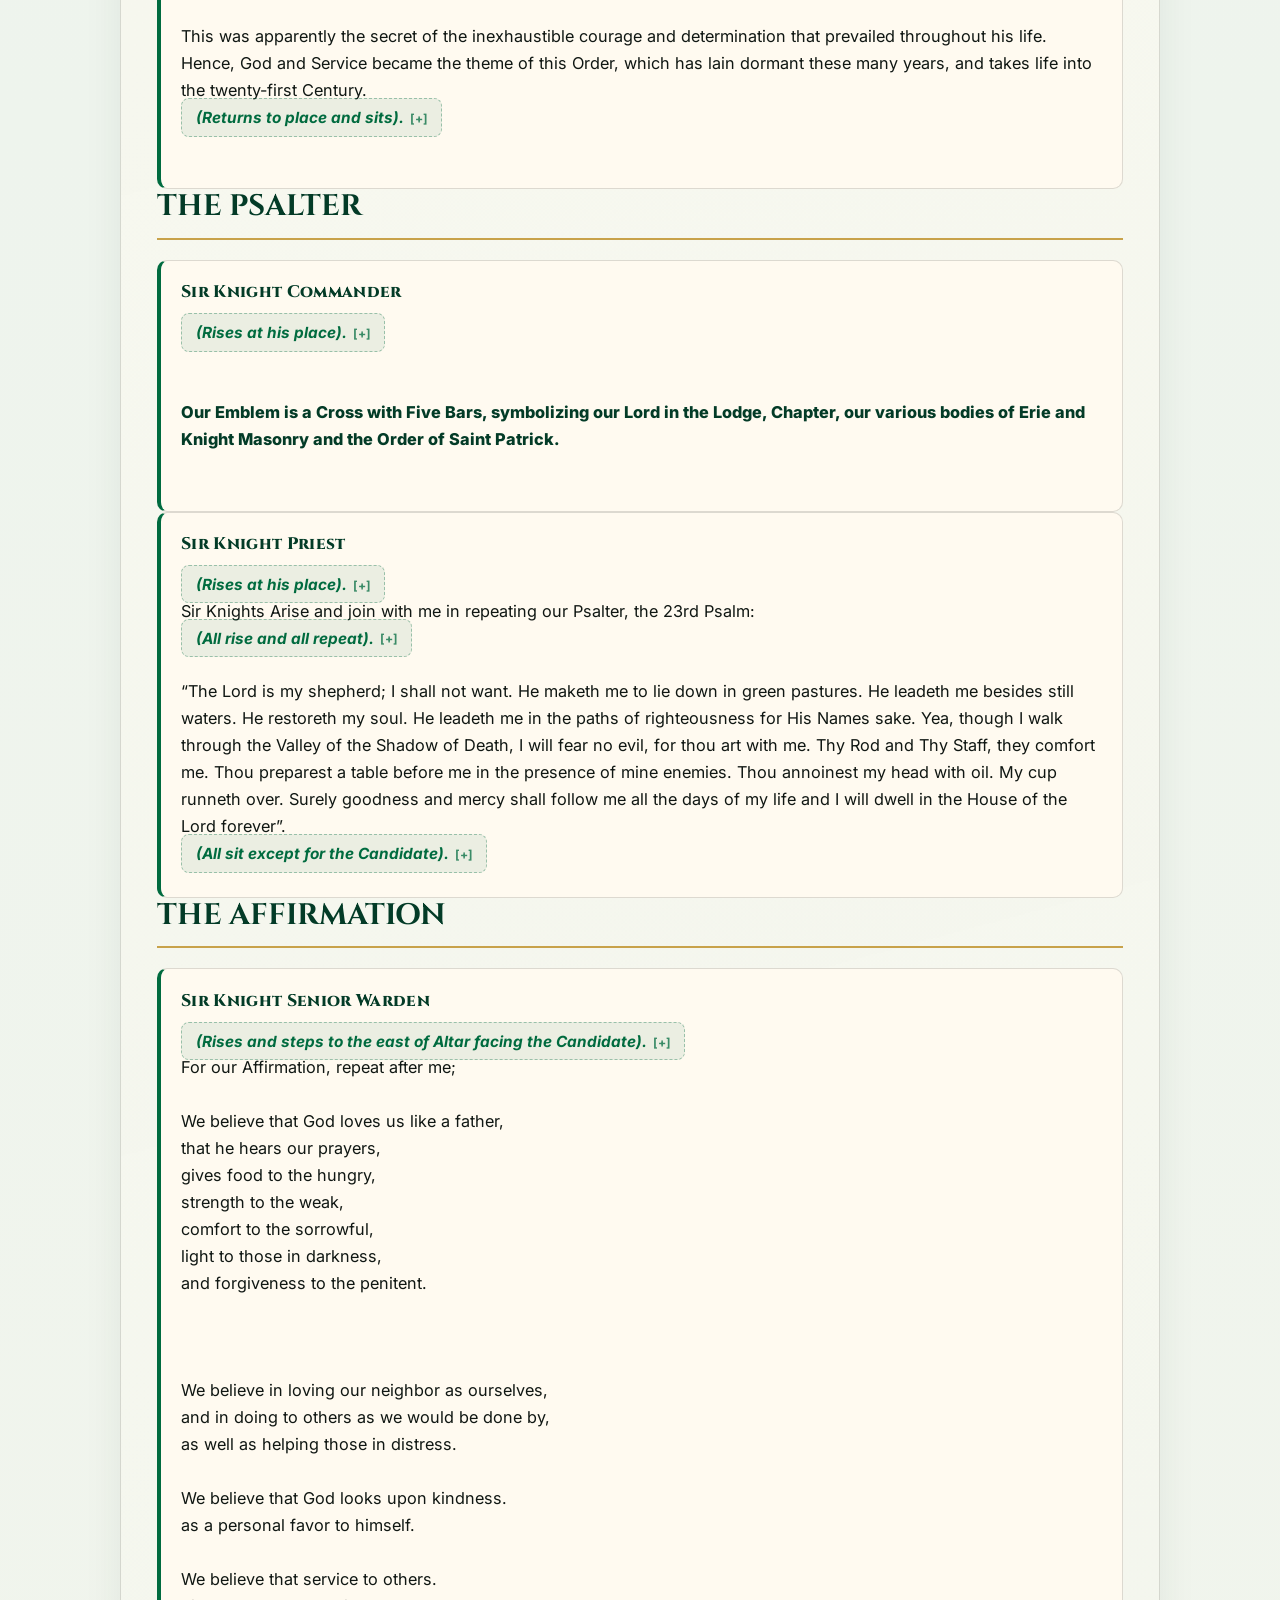
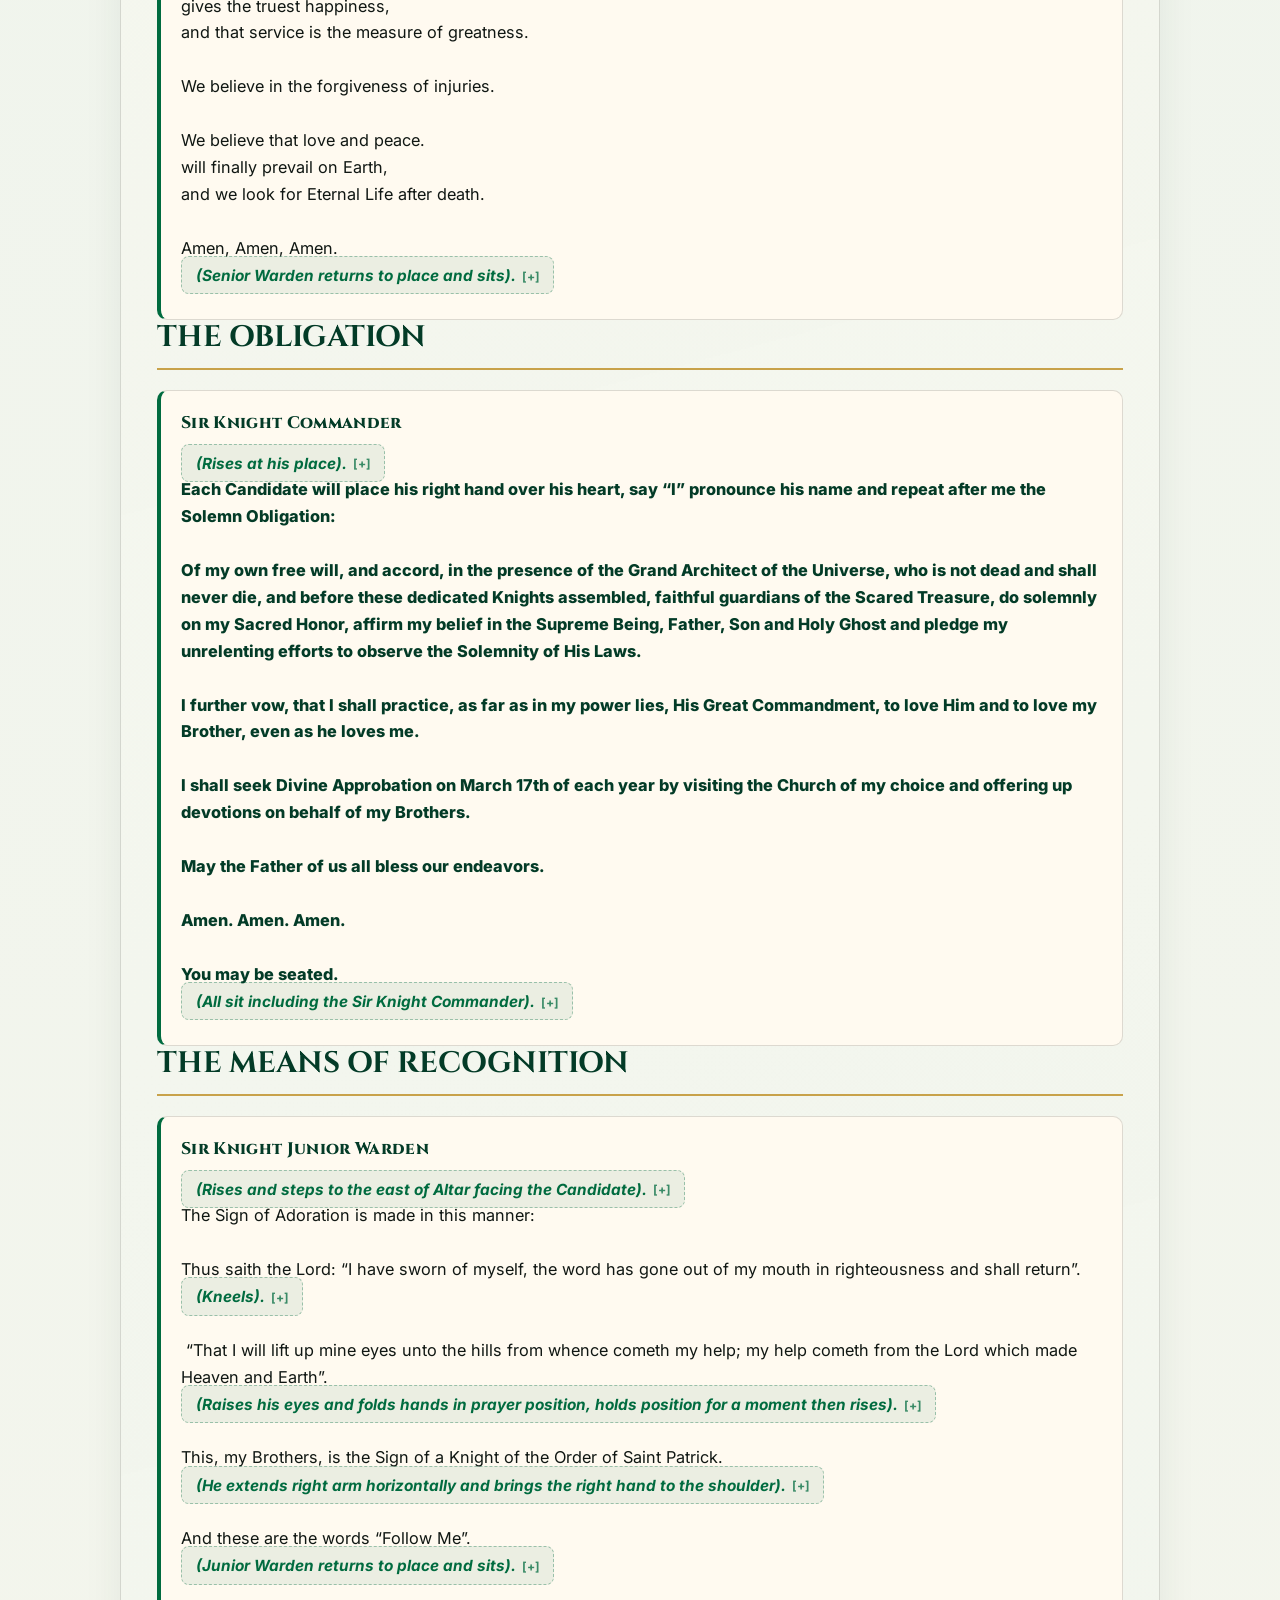
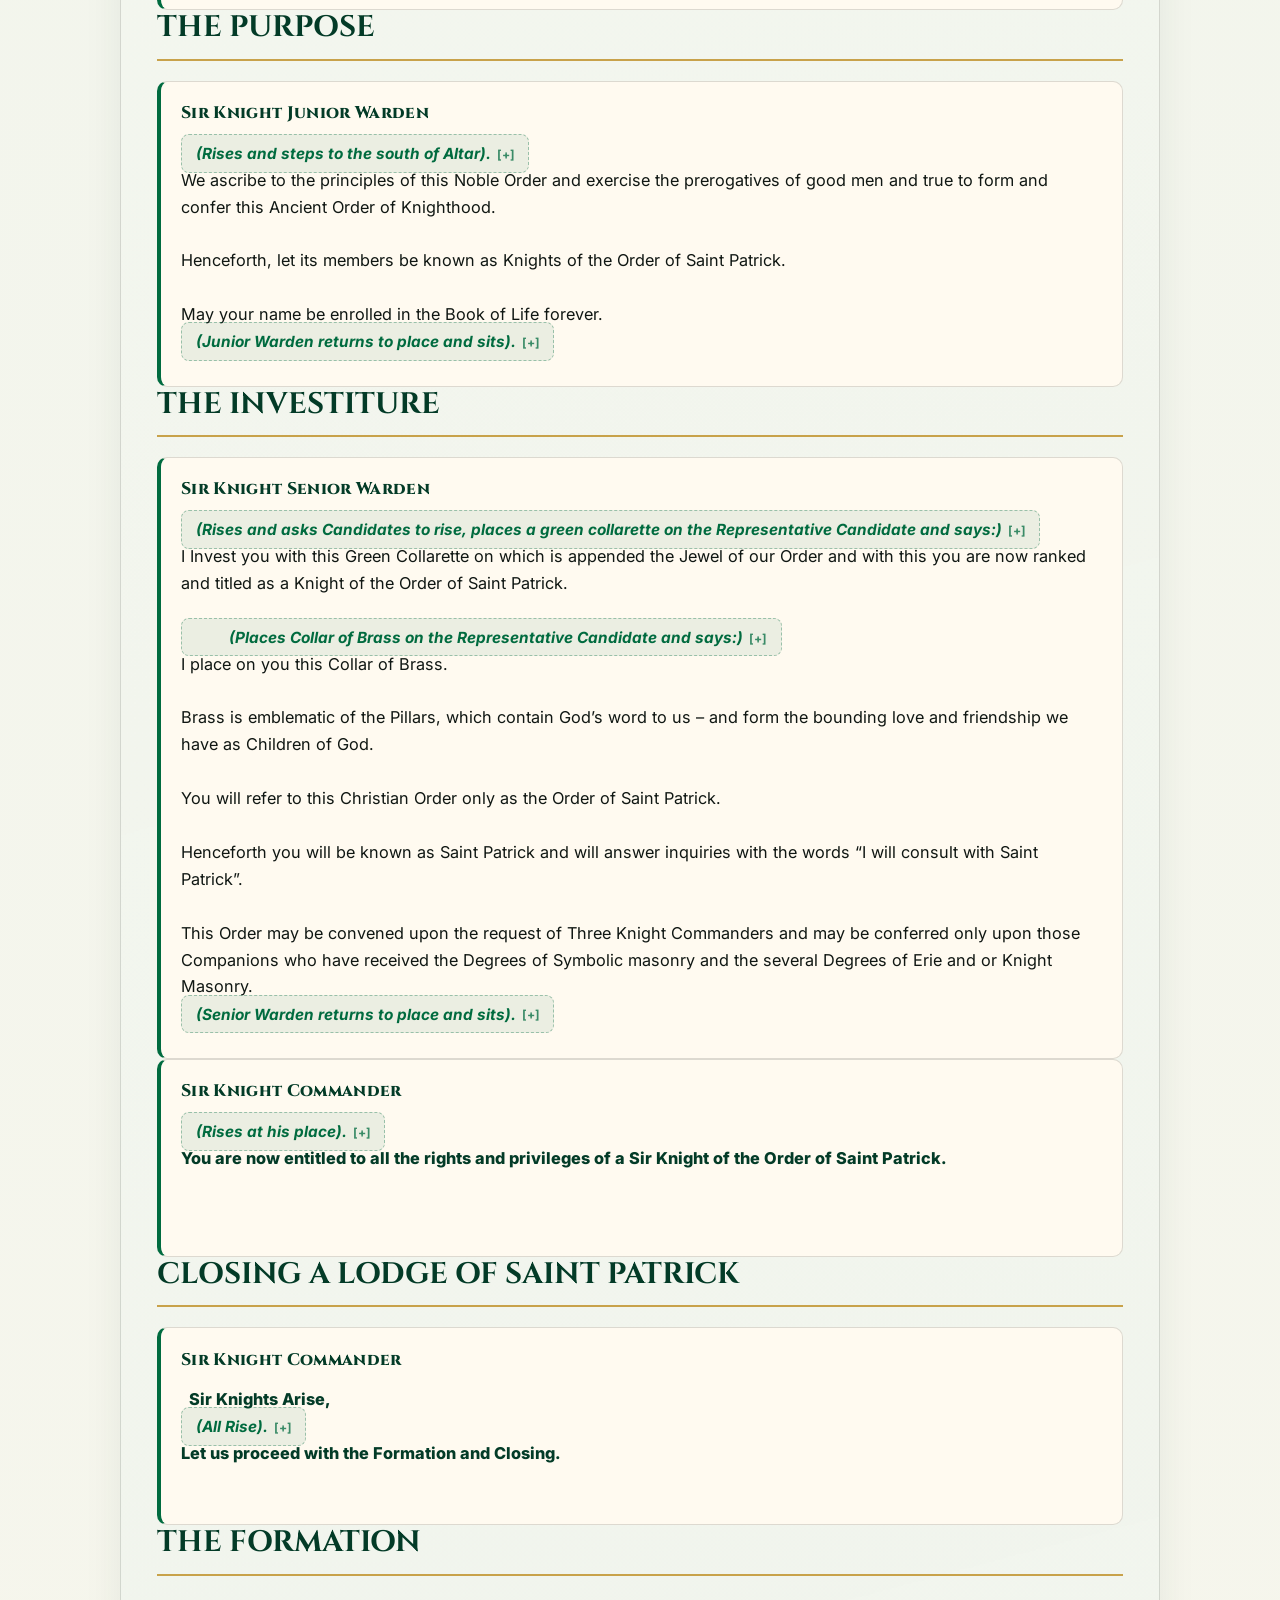
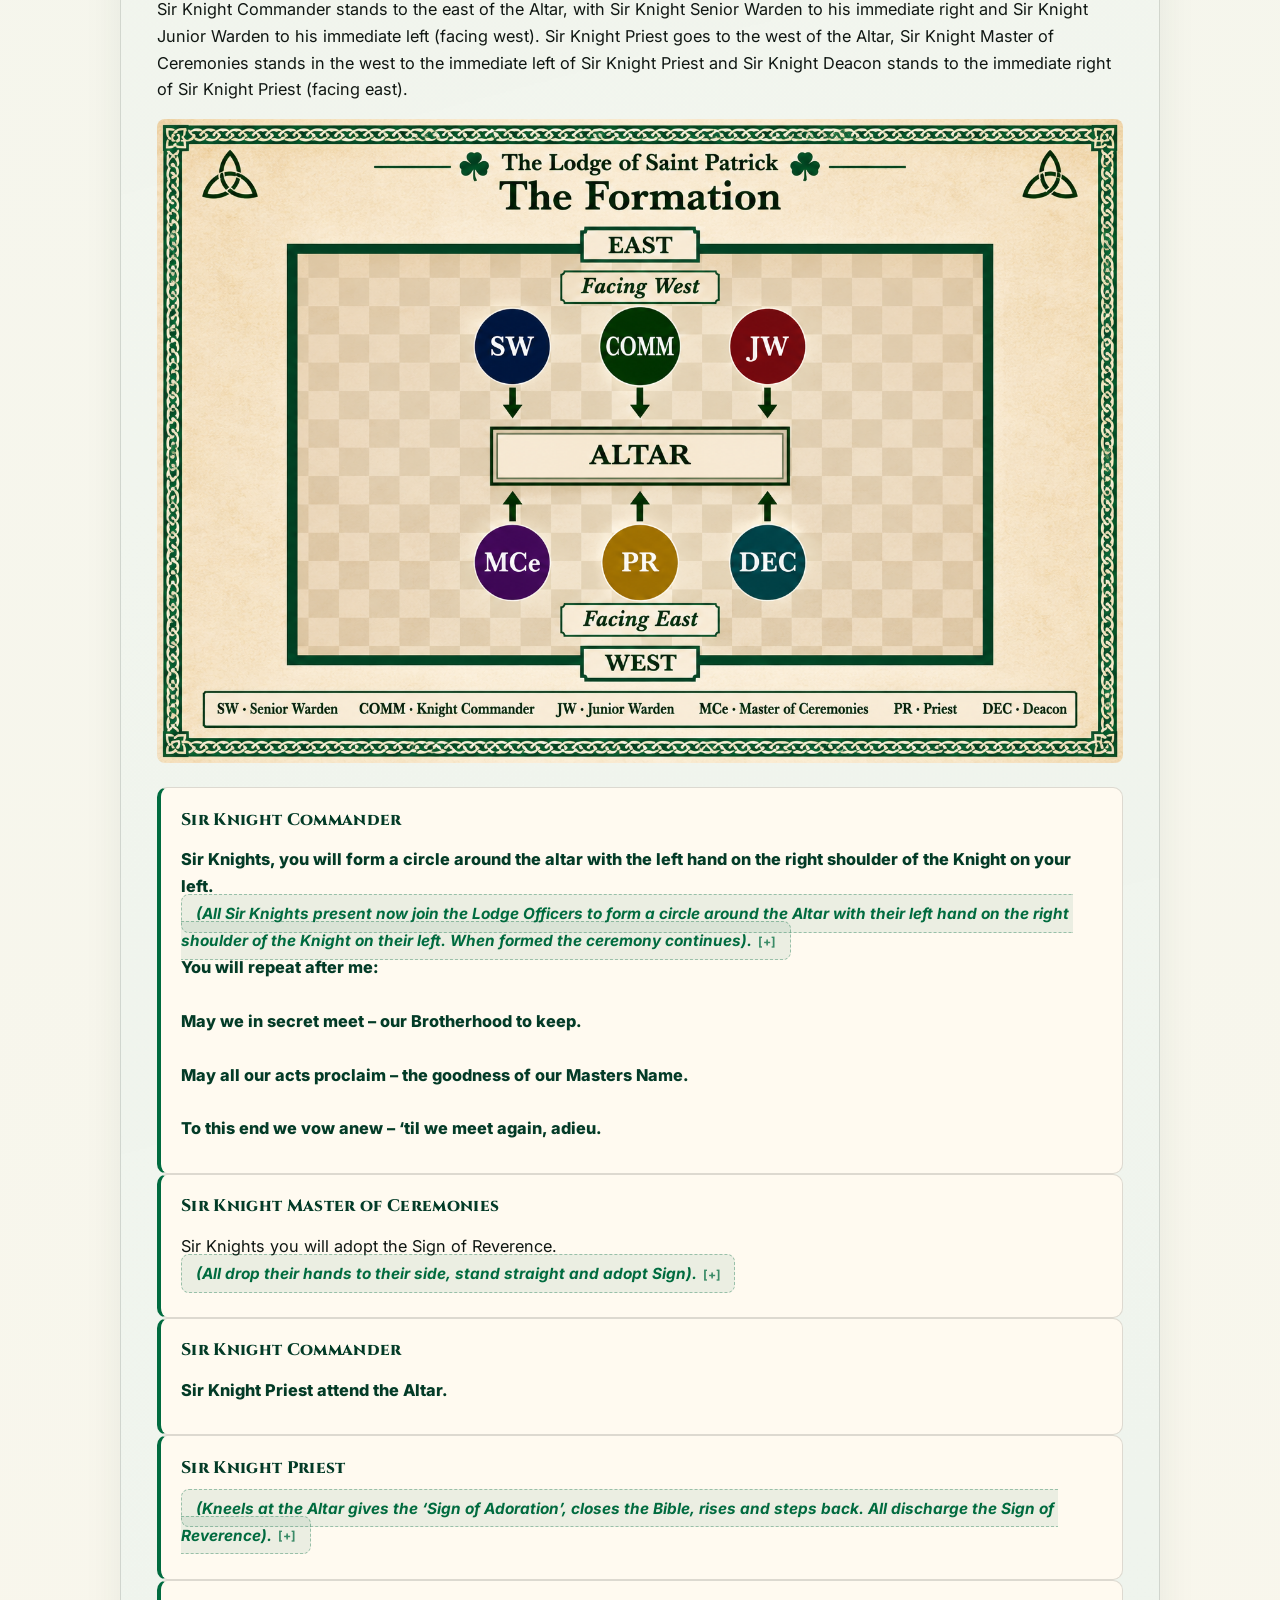
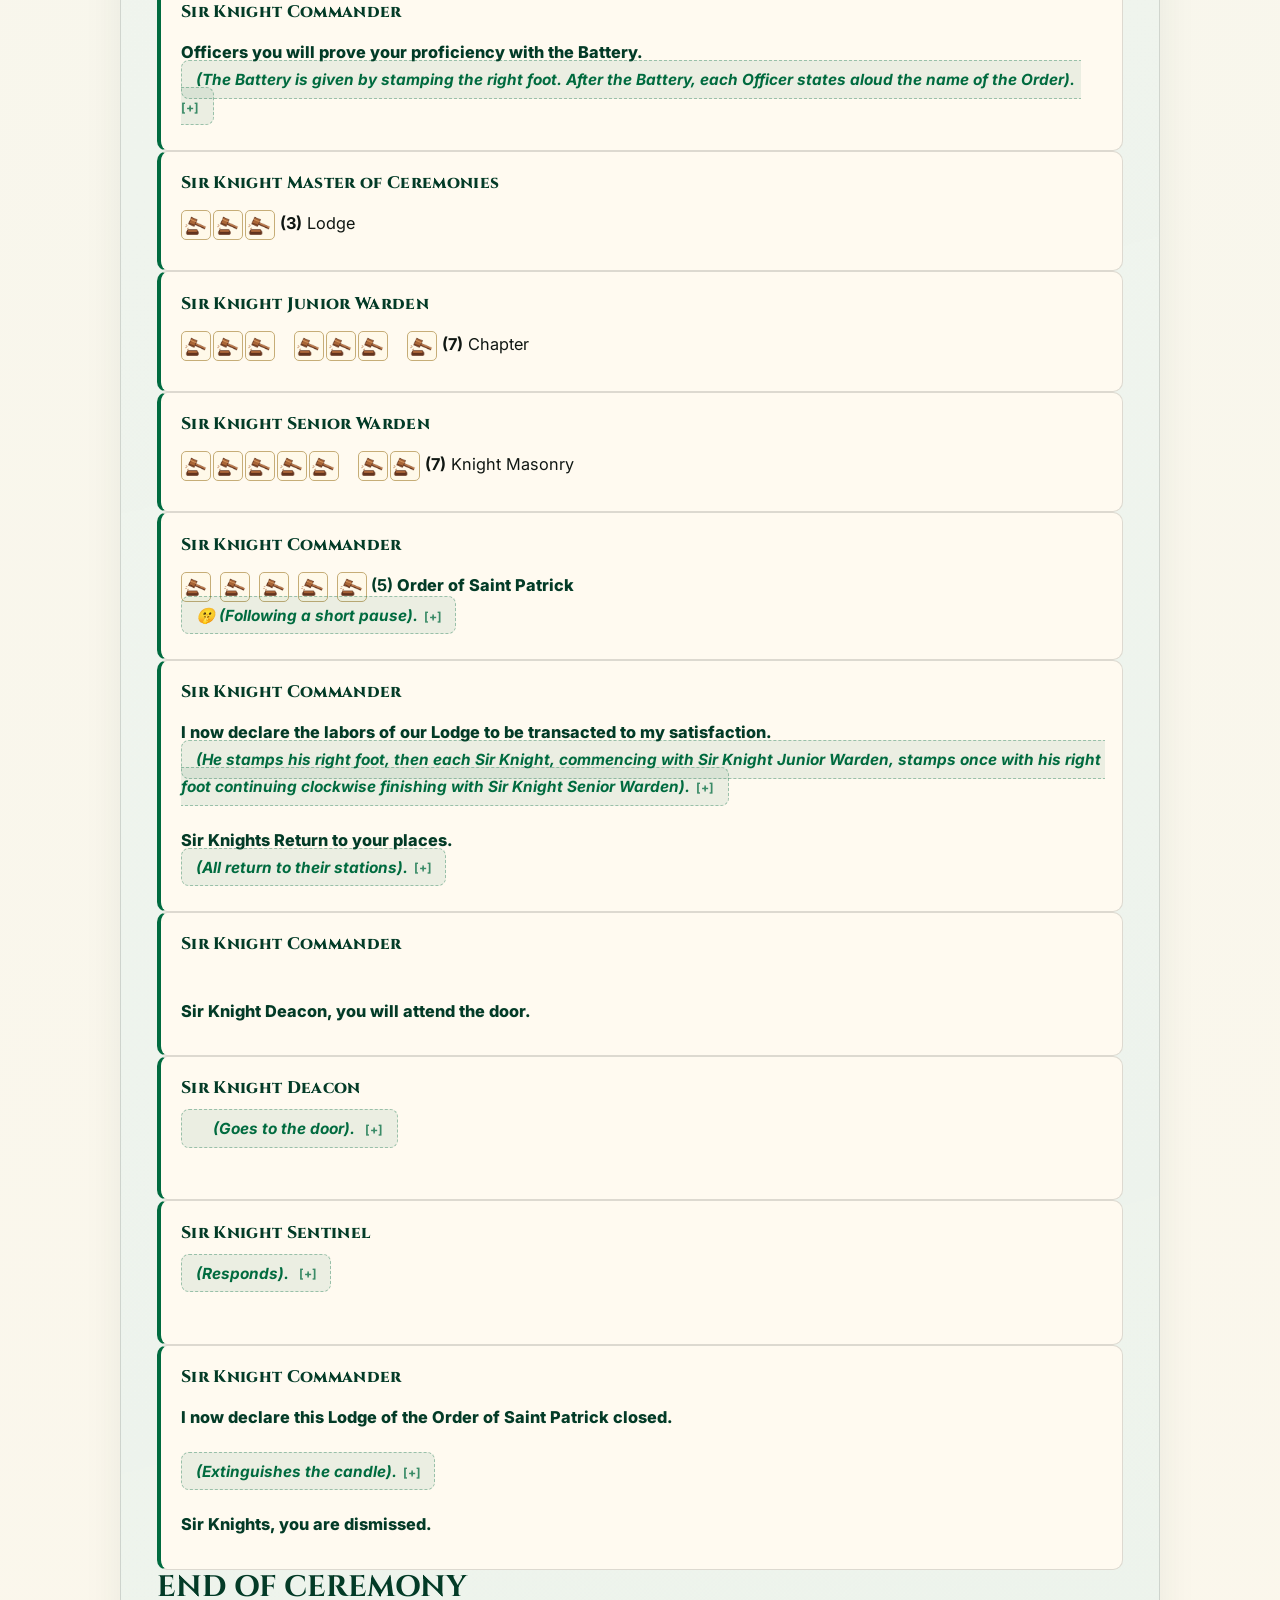
==== commit f941535a: "Link the main Saint Patrick website in navigation" ====
--- a/index.html
+++ b/index.html
@@ -297,6 +297,31 @@
         border-radius: var(--radius);
       }
 
+      .chamber-meetings {
+        position: absolute;
+        z-index: 3;
+        inset: 8% 30% auto;
+        margin: 0;
+        padding: 0;
+        list-style: none;
+        text-align: center;
+        overflow-wrap: anywhere;
+        color: #f4d894;
+        font: 700 clamp(.72rem, 1.35cqw, 1.25rem)/1.25 Georgia, serif;
+        text-shadow: 0 1px 3px #000, 0 0 7px #000;
+        pointer-events: none;
+      }
+
+      .chamber-meetings li + li {
+        margin-top: .25em;
+      }
+
+      @container (max-width: 600px) {
+        .chamber-meetings {
+          inset: 4% 5% auto;
+        }
+      }
+
       .chamber-photo .altar-salt {
         position: absolute;
         inset: 0;
@@ -843,6 +868,7 @@
           <button class="language-flag" type="button" data-language="fr" aria-label="French translation" aria-pressed="false" title="Français"><img src="./flags/fr.png" alt=""></button>
         </div>
         <a class="pill-btn" href="./saint-patrick-ritual.pdf">PDF ritual</a>
+        <a class="pill-btn" href="https://webappngdsib.github.io/St-Patrick/">Saint Patrick Website</a>
         <a class="pill-btn diary-link" href="./diary.html"><span class="diary-quill" aria-hidden="true"></span>Diary</a>
         <button id="jump-next-btn" class="pill-btn gold" type="button" hidden>Next My Line ↓</button>
       </div>
@@ -896,8 +922,9 @@
           <img src="./lodge-chamber.png" width="1536" height="1024" alt="Eight numbered officer chairs around the altar in the Lodge chamber.">
           <img class="altar-salt" src="./lodge-chamber-salt.png" width="1536" height="1024" alt="A bowl of salt on the altar, with grains spilled onto the cloth.">
           <img id="open-cigar" class="station-cigar station-cigar--open" src="./lodge-cigar-open.webp" width="1536" height="1024" alt="An unlit cigar lies across the direction of the gavel on the Knight Commander’s desk.">
-          <img id="closed-chamber" class="closed-chamber" src="./lodge-closed-no-salt.png" width="1536" height="1024" alt="The same Lodge chamber in darkness, with the candles extinguished and the Holy Bible closed." hidden>
+          <img id="closed-chamber" class="closed-chamber" src="./lodge-closed-no-banners.png" width="1536" height="1024" alt="The same Lodge chamber in darkness, with the candles extinguished and the Holy Bible closed." hidden>
           <img id="closed-cigar" class="station-cigar station-cigar--closed" src="./lodge-cigar-closed.webp" width="1536" height="1024" alt="A lit cigar on the Knight Commander’s desk sends a thin wisp of smoke upwards." hidden>
+          <ul id="chamber-meetings" class="chamber-meetings" aria-label="Upcoming Lodge meetings" hidden></ul>
           <button type="button" id="altar-switch" class="altar-switch" aria-label="Close the Lodge" aria-pressed="false"></button>
           <button type="button" class="seat-badge" data-role="kc" aria-label="1. Knight Commander" aria-pressed="false" style="--x:50.7%;--y:30.2%;--hit-width:9.5%;--hit-height:17%"><span class="num" aria-hidden="true">1</span></button>
           <button type="button" class="seat-badge" data-role="priest" aria-label="2. Priest" aria-pressed="false" style="--x:64.4%;--y:34.9%;--hit-width:7.7%;--hit-height:16%"><span class="num" aria-hidden="true">2</span></button>
@@ -1748,6 +1775,7 @@
 
     <audio id="gavel-strike" src="./gavel-strike.wav?v=2" preload="auto"></audio>
 
+    <script type="module" src="./chamber-meetings.js"></script>
     <script>
       (function () {
         const ritual = document.querySelector('[aria-label="Ritual text"]');
